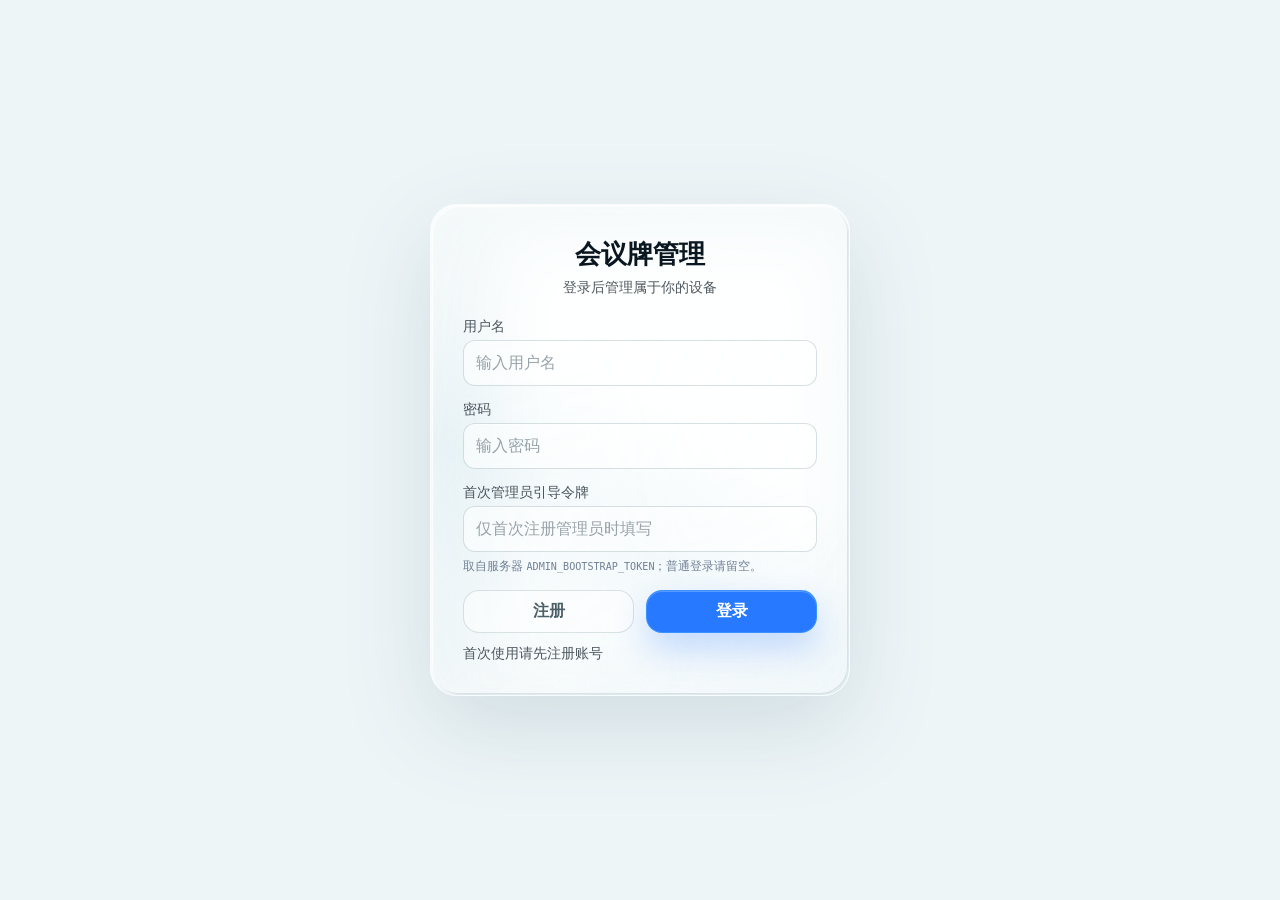
==== cloud_server/frontend/index.html @ 05af5157 "Add device logo removal and sizing" ====
<!DOCTYPE html>
<html lang="zh-CN">
<head>
    <meta charset="utf-8">
    <meta name="viewport" content="width=device-width, initial-scale=1.0">
    <meta http-equiv="Cache-Control" content="no-store, no-cache, must-revalidate">
    <meta http-equiv="Pragma" content="no-cache">
    <meta http-equiv="Expires" content="0">
    <title>智能会议牌 - 设备管理</title>
    <link rel="icon" href="data:;base64,=">
    <script>
        (function () {
            try {
                if (localStorage.getItem('meetingThemeMode') !== 'dark') {
                    document.documentElement.classList.add('theme-light');
                    document.documentElement.dataset.theme = 'light';
                    document.documentElement.style.colorScheme = 'light';
                }
            } catch (e) {}
        }());
    </script>
    <style>
        html.theme-light,
        html[data-theme="light"] {
            background: #eef5f7 !important;
            color-scheme: light;
        }

        html.theme-light body,
        html[data-theme="light"] body {
            color: #0b1720 !important;
            background: #eef5f7 !important;
        }
    </style>
    <script src="theme.js?v=20260807logotools1"></script>
    <link rel="stylesheet" href="ui.css?v=20260807logotools1">
</head>
<body class="meeting-device-page">
    <div class="meeting-page">
        <section class="meeting-shell">
            <aside class="meeting-sidebar" aria-label="主导航">
                <a class="meeting-brand" href="index.html?v=20260807logotools1" aria-label="会议牌管理">
                    <span class="meeting-brand-mark" aria-hidden="true"></span>
                    <span>会议牌管理</span>
                </a>

                <nav class="meeting-nav">
                    <a class="meeting-nav-item active" href="index.html?v=20260807logotools1" aria-current="page">
                        <span class="meeting-nav-icon i-device" aria-hidden="true"></span>
                        <span>设备</span>
                    </a>
                    <a class="meeting-nav-item" href="nameplates.html?v=20260807logotools1">
                        <span class="meeting-nav-icon i-user" aria-hidden="true"></span>
                        <span>名单下发</span>
                    </a>
                    <a class="meeting-nav-item" href="control.html?v=20260807logotools1">
                        <span class="meeting-nav-icon i-doc" aria-hidden="true"></span>
                        <span>模板设计</span>
                    </a>
                    <a class="meeting-nav-item" href="settings.html?v=20260807logotools1">
                        <span class="meeting-nav-icon i-gear" aria-hidden="true"></span>
                        <span>设置</span>
                    </a>
                </nav>
            </aside>

            <main class="meeting-main">
                <header class="meeting-topbar">
                    <div class="meeting-status-bar" id="statusBar" role="status" aria-live="polite">就绪</div>
                    <div class="meeting-actions-top">
                        <button class="meeting-logout-btn" type="button" onclick="logout()">退出</button>
                    </div>
                </header>

                <div class="meeting-dashboard">
                    <section class="meeting-left-col">
                        <div class="meeting-stats meeting-glass" aria-label="设备概览">
                            <article class="meeting-stat">
                                <div class="meeting-stat-icon icon-device blue" aria-hidden="true"></div>
                                <div>
                                    <div class="meeting-stat-title">全部设备</div>
                                    <div class="meeting-stat-num"><span id="fleetTotal">0</span><small>台</small></div>
                                </div>
                            </article>
                            <article class="meeting-stat">
                                <div class="meeting-stat-icon icon-online green" aria-hidden="true"></div>
                                <div>
                                    <div class="meeting-stat-title">在线设备</div>
                                    <div class="meeting-stat-num"><span id="fleetOnline">0</span><small>台</small></div>
                                </div>
                            </article>
                            <article class="meeting-stat">
                                <div class="meeting-stat-icon icon-sleep orange" aria-hidden="true"></div>
                                <div>
                                    <div class="meeting-stat-title">睡眠设备</div>
                                    <div class="meeting-stat-num"><span id="fleetSleeping">0</span><small>台</small></div>
                                </div>
                            </article>
                            <article class="meeting-stat">
                                <div class="meeting-stat-icon icon-template purple" aria-hidden="true"></div>
                                <div>
                                    <div class="meeting-stat-title">使用中</div>
                                    <div class="meeting-stat-num"><span id="fleetUsing">0</span><small>台</small></div>
                                </div>
                            </article>
                        </div>

                        <section class="meeting-table-card meeting-glass" id="device-fleet">
                            <div class="meeting-card-head">
                                <div>
                                    <h2>设备列表</h2>
                                    <p id="fleetLastSync">等待首次同步</p>
                                </div>
                                <div class="meeting-card-tools">
                                    <label class="meeting-search" for="deviceSearchInput">
                                        <input id="deviceSearchInput" type="search" placeholder="搜索设备名称或编号" autocomplete="off">
                                        <span class="meeting-search-icon" aria-hidden="true"></span>
                                    </label>
                                    <button class="meeting-add-btn" id="openAddDevice" type="button">
                                        <span class="meeting-add-icon icon-plus" aria-hidden="true"></span>
                                        添加设备
                                    </button>
                                </div>
                            </div>
                            <p class="meeting-table-scroll-hint" role="note">表格可左右滑动，查看状态和操作</p>
                            <div class="meeting-table-wrap">
                                <table class="meeting-table">
                                    <thead>
                                        <tr>
                                            <th class="meeting-col-name">设备名称</th>
                                            <th>设备编号</th>
                                            <th>当前内容</th>
                                            <th>状态</th>
                                            <th>最近在线</th>
                                            <th>操作</th>
                                        </tr>
                                    </thead>
                                    <tbody id="deviceTableBody">
                                        <tr>
                                            <td colspan="6">
                                                <div class="meeting-empty-inline">正在加载设备</div>
                                            </td>
                                        </tr>
                                    </tbody>
                                </table>
                            </div>
                            <div class="meeting-pager">
                                <button class="meeting-page-btn" type="button" aria-label="上一页" disabled>‹</button>
                                <span class="meeting-page-btn active">1</span>
                                <span class="meeting-page-text" id="deviceListSummary">0 台设备</span>
                                <button class="meeting-page-btn" type="button" aria-label="下一页" disabled>›</button>
                            </div>
                        </section>
                    </section>

                    <aside class="meeting-right-col">
                        <section class="meeting-side-card meeting-status-card meeting-glass">
                            <h2>设备状态分布</h2>
                            <div class="meeting-donut-layout">
                                <div class="meeting-donut" id="fleetHealthRing" aria-label="设备状态分布"></div>
                                <div class="meeting-legend">
                                    <div class="meeting-legend-row">
                                        <i class="meeting-dot online" aria-hidden="true"></i>
                                        <span>在线</span>
                                        <strong id="fleetOnlineLegend">0 (0%)</strong>
                                    </div>
                                    <div class="meeting-legend-row">
                                        <i class="meeting-dot sleeping" aria-hidden="true"></i>
                                        <span>睡眠</span>
                                        <strong id="fleetSleepingLegend">0 (0%)</strong>
                                    </div>
                                    <div class="meeting-legend-row">
                                        <i class="meeting-dot offline" aria-hidden="true"></i>
                                        <span>离线</span>
                                        <strong id="fleetOfflineLegend">0 (0%)</strong>
                                    </div>
                                </div>
                            </div>
                        </section>

                        <section class="meeting-side-card meeting-info-card meeting-glass">
                            <h2>设备信息</h2>
                            <div class="meeting-info-grid">
                                <div class="meeting-info-list">
                                    <div class="meeting-info-row"><span>设备名称</span><span id="selectedDeviceName">未选择</span></div>
                                    <div class="meeting-info-row"><span>设备编号</span><span id="selectedDeviceId">-</span></div>
                                    <div class="meeting-info-row"><span>当前内容</span><span id="selectedDeviceContent">-</span></div>
                                    <div class="meeting-info-row meeting-signal-row"><span>WiFi强度</span><span id="selectedDeviceSignal">未上报</span></div>
                                    <div class="meeting-info-row"><span>唤醒间隔</span><span id="selectedDeviceSleep">默认 12小时</span></div>
                                    <div class="meeting-info-row"><span>固件版本</span><span id="selectedDeviceFirmware">未上报</span></div>
                                    <div class="meeting-info-row"><span>本地图片版本</span><span id="selectedDeviceLocalVersion">未上报</span></div>
                                    <div class="meeting-info-row"><span>云端图片版本</span><span id="selectedDeviceCloudVersion">-</span></div>
                                    <div class="meeting-info-row"><span>复位原因</span><span id="selectedDeviceResetReason">未上报</span></div>
                                    <div class="meeting-info-row"><span>最近刷新</span><span class="meeting-diagnostic-state none" id="selectedDeviceUpdateResult">未上报</span></div>
                                    <div class="meeting-info-row"><span>刷新阶段</span><span id="selectedDeviceUpdateStage">未上报</span></div>
                                    <div class="meeting-info-row"><span>错误原因</span><span id="selectedDeviceUpdateError">无</span></div>
                                    <div class="meeting-info-row"><span>诊断时间</span><span id="selectedDeviceUpdateAt">未上报</span></div>
                                </div>
                                <div class="meeting-device-preview" aria-hidden="true">
                                    <div class="meeting-screen">
                                        <h3 id="selectedPreviewName">会议牌</h3>
                                        <p id="selectedPreviewContent">会议名牌</p>
                                    </div>
                                </div>
                            </div>
                        </section>

                    </aside>
                </div>
            </main>
        </section>
    </div>

    <div class="meeting-modal" id="addDeviceModal" hidden>
        <div class="meeting-modal-backdrop" data-close-add-device></div>
        <section class="meeting-modal-panel" role="dialog" aria-modal="true" aria-labelledby="addDeviceTitle">
            <div class="meeting-modal-head">
                <h2 id="addDeviceTitle">添加设备</h2>
                <button class="meeting-modal-close" type="button" data-close-add-device aria-label="关闭">×</button>
            </div>
            <div class="meeting-add-form">
                <label>
                    <span>设备编号</span>
                    <input type="text" id="newDeviceId" placeholder="例如：B6DA20" autocomplete="off">
                </label>
                <label>
                    <span>设备名称</span>
                    <input type="text" id="deviceName" placeholder="例如：会议牌 A101" autocomplete="off">
                </label>
                <label>
                    <span>屏幕配对码（6位）</span>
                    <input type="text" id="pairingCode" placeholder="设备屏幕显示的6位数字" inputmode="numeric" pattern="[0-9]{6}" autocomplete="one-time-code">
                    <small>配对码由未绑定设备生成，24小时内有效。</small>
                </label>
                <button class="meeting-add-submit" id="addDeviceSubmit" type="button" onclick="addDevice()">验证并添加</button>
            </div>
        </section>
    </div>

    <script src="auth.js?v=20260807logotools1"></script>
    <script src="devices.js?v=20260807logotools1"></script>
</body>
</html>
---- cloud_server/frontend/ui.css ----
/*
 * Quantis-inspired dark console theme for the ESP32 e-paper cloud UI.
 * Static CSS only; no build step or framework migration.
 */

:root {
    --ui-bg: #080a09;
    --ui-surface: #101411;
    --ui-surface-2: #171c18;
    --ui-surface-3: #20271f;
    --ui-line: #2c352b;
    --ui-line-soft: rgba(185, 205, 156, 0.16);
    --ui-text: #edf4e6;
    --ui-text-muted: #a4ae9c;
    --ui-text-dim: #687463;
    --ui-accent: #d9ff66;
    --ui-accent-2: #7df0c1;
    --ui-cyan: #7bd7ff;
    --ui-warn: #ffbf4d;
    --ui-danger: #ff615a;
    --ui-ok: #7df0c1;
    --ui-radius: 8px;
    --ui-sidebar: 232px;
    --ui-right: 320px;
    --ui-shadow: 0 22px 60px rgba(0, 0, 0, 0.38);
}

*,
*::before,
*::after {
    box-sizing: border-box;
}

html {
    background: var(--ui-bg);
    color-scheme: dark;
}

/* Native select popups are rendered by the operating system on Chromium.
   Declare both the scheme and option colors so dark fields never open as
   white-on-white menus, while keeping the light theme equally explicit. */
html:not(.theme-light):not([data-theme="light"]) select {
    color-scheme: dark;
}

html:not(.theme-light):not([data-theme="light"]) select option,
html:not(.theme-light):not([data-theme="light"]) select optgroup {
    background-color: #202326;
    color: #f4f7fa;
}

html.theme-light select,
html[data-theme="light"] select {
    color-scheme: light;
}

html.theme-light select option,
html.theme-light select optgroup,
html[data-theme="light"] select option,
html[data-theme="light"] select optgroup {
    background-color: #ffffff;
    color: #0f2732;
}

body.dashboard-page,
body.control-page,
body.login-page {
    color: var(--ui-text);
    background: var(--ui-bg);
    font-family: Inter, "Segoe UI", "Microsoft YaHei", Arial, sans-serif;
    letter-spacing: 0;
}

body.dashboard-page button,
body.control-page button,
body.login-page button,
body.dashboard-page input,
body.dashboard-page select,
body.dashboard-page textarea,
body.control-page input,
body.login-page input,
body.control-page select,
body.control-page textarea {
    font: inherit;
}

/* Shared controls */
body.dashboard-page .btn,
body.control-page .btn,
body.login-page .btn,
body.dashboard-page .logout-btn,
body.control-page .btn-new {
    min-height: 38px;
    border-radius: var(--ui-radius);
    border: 1px solid transparent;
    font-weight: 700;
    text-transform: none;
    letter-spacing: 0;
    box-shadow: none;
    transition: background 0.18s ease, border-color 0.18s ease, color 0.18s ease, transform 0.18s ease;
}

body.dashboard-page .btn:hover,
body.control-page .btn:hover,
body.login-page .btn:hover,
body.dashboard-page .logout-btn:hover,
body.control-page .btn-new:hover {
    transform: translateY(-1px);
}

body.dashboard-page .btn-primary,
body.control-page .btn-primary,
body.login-page .btn-primary,
body.control-page .btn-new {
    background: var(--ui-accent);
    color: #10140c;
    border-color: var(--ui-accent);
}

body.dashboard-page .btn-primary:hover,
body.control-page .btn-primary:hover,
body.login-page .btn-primary:hover,
body.control-page .btn-new:hover {
    background: #e5ff8c;
    border-color: #e5ff8c;
    box-shadow: 0 0 0 4px rgba(217, 255, 102, 0.12);
}

body.dashboard-page .btn-success,
body.control-page .btn-success {
    background: rgba(125, 240, 193, 0.14);
    color: var(--ui-ok);
    border-color: rgba(125, 240, 193, 0.42);
}

body.dashboard-page .btn-danger,
body.control-page .btn-danger {
    background: rgba(255, 97, 90, 0.12);
    color: var(--ui-danger);
    border-color: rgba(255, 97, 90, 0.42);
}

body.dashboard-page .btn-secondary,
body.control-page .btn-secondary,
body.login-page .btn-secondary,
body.control-page .btn-light {
    background: rgba(237, 244, 230, 0.06);
    color: var(--ui-text);
    border-color: var(--ui-line);
}

body.dashboard-page input,
body.dashboard-page select,
body.dashboard-page textarea,
body.control-page input,
body.control-page select,
body.control-page textarea,
body.login-page input {
    background: #0b0f0c !important;
    color: var(--ui-text) !important;
    border: 1px solid var(--ui-line) !important;
    border-radius: var(--ui-radius) !important;
    box-shadow: none !important;
}

body.dashboard-page input:focus,
body.dashboard-page select:focus,
body.dashboard-page textarea:focus,
body.control-page input:focus,
body.control-page select:focus,
body.control-page textarea:focus,
body.login-page input:focus {
    outline: none;
    border-color: var(--ui-accent) !important;
    box-shadow: 0 0 0 3px rgba(217, 255, 102, 0.14) !important;
}

body.dashboard-page input::placeholder,
body.dashboard-page textarea::placeholder,
body.control-page input::placeholder,
body.control-page textarea::placeholder,
body.login-page input::placeholder {
    color: #66705e;
}

/* Dashboard */
body.dashboard-page {
    min-height: 100vh;
    margin: 0;
    padding: 0;
}

.app-shell {
    min-height: 100vh;
    display: grid;
    grid-template-columns: var(--ui-sidebar) minmax(0, 1fr) var(--ui-right);
    grid-template-rows: minmax(0, 1fr) auto;
}

.side-nav,
.insight-panel,
.dashboard-main {
    min-width: 0;
}

.side-nav {
    grid-row: 1 / span 2;
    border-right: 1px solid var(--ui-line-soft);
    background: #070907;
    padding: 18px 14px;
    display: flex;
    flex-direction: column;
    gap: 18px;
}

.brand-lockup {
    display: flex;
    align-items: center;
    gap: 12px;
    padding: 8px 6px 18px;
    border-bottom: 1px solid var(--ui-line-soft);
}

.brand-mark {
    width: 36px;
    height: 36px;
    border-radius: var(--ui-radius);
    background: var(--ui-accent);
    color: #0b0f0c;
    display: grid;
    place-items: center;
    font-weight: 900;
}

.brand-name {
    font-size: 15px;
    font-weight: 800;
    color: var(--ui-text);
}

.brand-sub {
    font-size: 12px;
    color: var(--ui-text-muted);
    margin-top: 2px;
}

.nav-group {
    display: grid;
    gap: 6px;
}

.nav-label,
.panel-eyebrow,
.section-kicker {
    font-size: 11px;
    color: var(--ui-text-dim);
    text-transform: uppercase;
    letter-spacing: 0;
    font-weight: 800;
}

.nav-item {
    display: flex;
    align-items: center;
    gap: 10px;
    color: var(--ui-text-muted);
    text-decoration: none;
    min-height: 38px;
    padding: 0 10px;
    border-radius: var(--ui-radius);
    border: 1px solid transparent;
}

.nav-item.active,
.nav-item:hover {
    background: rgba(237, 244, 230, 0.06);
    color: var(--ui-text);
    border-color: var(--ui-line-soft);
}

.nav-dot {
    width: 8px;
    height: 8px;
    border-radius: 50%;
    background: var(--ui-accent);
    box-shadow: 0 0 18px rgba(217, 255, 102, 0.52);
}

.nav-foot {
    margin-top: auto;
    padding: 14px;
    border: 1px solid var(--ui-line-soft);
    border-radius: var(--ui-radius);
    background: rgba(237, 244, 230, 0.04);
}

.nav-foot-value {
    margin-top: 8px;
    font-size: 24px;
    font-weight: 900;
    color: var(--ui-accent);
}

.dashboard-main {
    grid-column: 2;
    grid-row: 1;
    padding: 20px;
    display: flex;
    flex-direction: column;
    gap: 16px;
}

.dashboard-hero,
.add-device,
.fleet-board,
.status-bar,
.insight-card,
.device-card,
.empty-state {
    border-radius: var(--ui-radius) !important;
    border: 1px solid var(--ui-line-soft);
    background: var(--ui-surface) !important;
    box-shadow: var(--ui-shadow);
}

.dashboard-hero {
    padding: 22px;
    min-height: 180px;
    display: grid;
    grid-template-columns: 1fr;
    gap: 22px;
    position: relative;
    overflow: hidden;
}

.hero-title {
    display: flex;
    justify-content: space-between;
    gap: 18px;
    align-items: flex-start;
}

.hero-title h1 {
    color: var(--ui-text) !important;
    font-size: 28px !important;
    line-height: 1.16;
    margin: 8px 0 8px !important;
    text-align: left !important;
}

.hero-title p {
    color: var(--ui-text-muted) !important;
    text-align: left !important;
    max-width: 620px;
    line-height: 1.6;
}

.logout-btn {
    position: static !important;
    background: rgba(255, 97, 90, 0.12) !important;
    color: var(--ui-danger) !important;
    border-color: rgba(255, 97, 90, 0.42) !important;
    padding: 9px 14px !important;
    white-space: nowrap;
}

.hero-metrics {
    display: grid;
    grid-template-columns: repeat(4, minmax(0, 1fr));
    gap: 10px;
}

.metric-card {
    min-height: 118px;
    border: 1px solid var(--ui-line-soft);
    border-radius: var(--ui-radius);
    background: #0b0f0c;
    padding: 14px;
    display: flex;
    flex-direction: column;
    justify-content: space-between;
}

.metric-label {
    color: var(--ui-text-muted);
    font-size: 12px;
    font-weight: 700;
}

.metric-value {
    color: var(--ui-text);
    font-size: 30px;
    font-weight: 900;
}

.metric-value.accent {
    color: var(--ui-accent);
}

.metric-note {
    color: var(--ui-text-dim);
    font-size: 12px;
}

.command-panel {
    padding: 18px !important;
    margin: 0 !important;
}

.command-panel h2,
.fleet-board h2 {
    color: var(--ui-text) !important;
    font-size: 16px !important;
    margin-bottom: 12px !important;
}

.input-group {
    display: grid !important;
    grid-template-columns: 1.1fr 1fr auto;
    gap: 10px !important;
}

.input-group input {
    padding: 12px !important;
}

.nameplate-panel {
    display: grid;
    gap: 14px;
    min-width: 0;
}

.ai-parse-panel {
    display: grid;
    gap: 14px;
    min-width: 0;
}

.section-header.compact {
    align-items: flex-start;
    margin-bottom: 0;
}

.ai-parse-layout,
.nameplate-layout {
    display: grid;
    grid-template-columns: minmax(0, 1.15fr) minmax(240px, 0.85fr);
    gap: 14px;
}

.nameplate-compose,
.nameplate-options,
.ai-upload-box {
    display: grid;
    gap: 8px;
    min-width: 0;
}

.nameplate-compose label,
.nameplate-options label,
.ai-upload-box label,
.nameplate-device-toolbar span {
    color: var(--ui-text-dim);
    font-size: 12px;
    font-weight: 800;
}

.nameplate-compose textarea,
.nameplate-options input,
.nameplate-options select,
.ai-upload-box input {
    width: 100%;
    min-width: 0;
    border: 1px solid var(--ui-line-soft);
    border-radius: var(--ui-radius);
    background: rgba(237, 244, 230, 0.055);
    color: var(--ui-text);
    padding: 10px 11px;
    outline: none;
}

.nameplate-compose textarea {
    min-height: 150px;
    resize: vertical;
    line-height: 1.5;
}

.nameplate-compose textarea:focus,
.nameplate-options input:focus,
.nameplate-options select:focus {
    border-color: rgba(217, 255, 102, 0.55);
}

.ai-upload-box {
    align-content: start;
}

.ai-upload-note {
    color: var(--ui-text-muted);
    font-size: 12px;
    line-height: 1.5;
}

.parsed-preview {
    display: grid;
    gap: 8px;
}

.sr-only {
    position: absolute !important;
    width: 1px !important;
    height: 1px !important;
    padding: 0 !important;
    margin: -1px !important;
    overflow: hidden !important;
    clip: rect(0, 0, 0, 0) !important;
    white-space: nowrap !important;
    border: 0 !important;
}

.nameplate-review-layout {
    display: grid;
    grid-template-columns: minmax(0, 1.25fr) minmax(260px, 0.75fr);
    gap: 16px;
    align-items: start;
}

.nameplate-review-column {
    display: grid;
    gap: 14px;
    min-width: 0;
}

.nameplate-card-preview-panel,
.nameplate-review-list-panel,
.nameplate-template-options {
    min-width: 0;
    border: 1px solid var(--ui-line-soft);
    border-radius: var(--ui-radius-lg);
    background: rgba(237, 244, 230, 0.035);
    padding: 14px;
}

.nameplate-review-head {
    display: flex;
    align-items: flex-start;
    justify-content: space-between;
    gap: 12px;
    margin-bottom: 12px;
}

.nameplate-review-head h3 {
    margin: 3px 0 0;
    color: var(--ui-text);
    font-size: 15px;
}

.nameplate-review-head > span {
    color: var(--ui-text-muted);
    font-size: 12px;
    font-weight: 800;
}

.nameplate-card-preview {
    position: relative;
    aspect-ratio: 5 / 3;
    overflow: hidden;
    display: grid;
    place-items: center;
    border: 1px solid var(--ui-line-soft);
    border-radius: calc(var(--ui-radius) + 2px);
    background: #f7f7f5;
}

.nameplate-card-preview img {
    width: 100%;
    height: 100%;
    display: block;
    object-fit: contain;
}

.nameplate-card-preview-empty {
    padding: 20px;
    color: #657079;
    font-size: 13px;
    font-weight: 700;
    text-align: center;
}

.nameplate-preview-controls {
    display: grid;
    grid-template-columns: auto minmax(0, 1fr) auto;
    align-items: center;
    gap: 10px;
    margin-top: 10px;
}

.nameplate-preview-controls strong {
    min-width: 0;
    color: var(--ui-text);
    text-align: center;
    overflow: hidden;
    text-overflow: ellipsis;
    white-space: nowrap;
}

.nameplate-name-review-list {
    display: grid;
    gap: 8px;
    max-height: 292px;
    overflow: auto;
    padding-right: 3px;
}

.nameplate-name-review-row {
    display: grid;
    grid-template-columns: 30px minmax(0, 1fr) auto;
    align-items: start;
    gap: 8px;
    padding: 9px;
    border: 1px solid var(--ui-line-soft);
    border-radius: var(--ui-radius);
}

.nameplate-review-order {
    display: grid;
    width: 30px;
    height: 30px;
    place-items: center;
    border-radius: 9px;
    background: rgba(56, 126, 245, 0.11);
    color: var(--ui-accent);
    font-size: 12px;
    font-weight: 900;
}

.nameplate-review-fields {
    display: grid;
    grid-template-columns: repeat(2, minmax(0, 1fr));
    gap: 8px;
}

.nameplate-review-fields label:first-child {
    grid-column: 1 / -1;
}

.nameplate-review-fields label {
    display: grid;
    gap: 4px;
    min-width: 0;
}

.nameplate-review-fields label > span {
    color: var(--ui-text-muted);
    font-size: 11px;
    font-weight: 800;
}

.nameplate-review-fields input {
    width: 100%;
    min-width: 0;
    border: 1px solid var(--ui-line-soft);
    border-radius: var(--ui-radius);
    background: rgba(237, 244, 230, 0.055);
    color: var(--ui-text);
    padding: 10px 11px;
    outline: none;
}

.nameplate-review-fields input:focus {
    border-color: rgba(57, 127, 246, 0.62);
    box-shadow: 0 0 0 3px rgba(57, 127, 246, 0.12);
}

.nameplate-review-remove {
    min-height: 38px;
    border: 0;
    background: transparent;
    color: var(--ui-text-muted);
    padding: 0 6px;
    font-weight: 800;
    cursor: pointer;
    margin-top: 20px;
}

@media (max-width: 760px) {
    .nameplate-review-fields {
        grid-template-columns: 1fr;
    }

    .nameplate-review-fields label:first-child {
        grid-column: auto;
    }
}

.nameplate-review-remove:hover,
.nameplate-review-remove:focus-visible {
    color: #d04444;
}

.nameplate-review-empty {
    border: 1px dashed var(--ui-line-soft);
    border-radius: var(--ui-radius);
    color: var(--ui-text-muted);
    padding: 22px 14px;
    text-align: center;
}

.nameplate-template-options {
    align-content: start;
}

.nameplate-preview-list {
    border: 1px solid var(--ui-line-soft);
    border-radius: var(--ui-radius);
    background: rgba(237, 244, 230, 0.035);
    padding: 10px;
    display: grid;
    grid-template-columns: repeat(auto-fit, minmax(min(150px, 100%), 1fr));
    gap: 8px;
    color: var(--ui-text-muted);
    font-size: 12px;
}

.nameplate-preview-row {
    min-width: 0;
    display: flex;
    align-items: center;
    gap: 8px;
}

.nameplate-preview-row span {
    color: var(--ui-accent);
    font-weight: 900;
}

.nameplate-preview-row strong {
    color: var(--ui-text);
    overflow: hidden;
    text-overflow: ellipsis;
    white-space: nowrap;
}

.activity-row.warning {
    border-color: rgba(255, 191, 77, 0.35);
    background: rgba(255, 191, 77, 0.08);
}

body.nameplates-page.nameplate-modal-open {
    overflow: hidden;
}

.nameplate-dispatch-modal .meeting-modal-panel {
    width: min(680px, 100%);
    max-height: calc(100vh - 48px);
    display: flex;
    flex-direction: column;
}

.nameplate-dispatch-modal .meeting-modal-head {
    align-items: flex-start;
}

.nameplate-dispatch-modal .meeting-modal-head > div {
    display: grid;
    gap: 5px;
}

.nameplate-dispatch-modal-state {
    width: max-content;
    border-radius: 999px;
    padding: 4px 9px;
    background: rgba(123, 215, 255, 0.12);
    color: var(--ui-cyan);
    font-size: 11px;
    font-weight: 900;
}

.nameplate-dispatch-modal-state.is-success {
    background: rgba(125, 240, 193, 0.14);
    color: var(--ui-ok);
}

.nameplate-dispatch-modal-state.is-warning {
    background: rgba(255, 191, 77, 0.14);
    color: var(--ui-warn);
}

.nameplate-dispatch-modal-state.is-error {
    background: rgba(255, 97, 90, 0.14);
    color: var(--ui-danger);
}

.nameplate-dispatch-modal-body {
    min-height: 150px;
    overflow: auto;
    display: grid;
    gap: 14px;
    padding-right: 4px;
}

.nameplate-dispatch-loading {
    min-height: 190px;
    display: grid;
    place-items: center;
    align-content: center;
    gap: 10px;
    text-align: center;
}

.nameplate-dispatch-loading strong {
    color: var(--ui-text);
}

.nameplate-dispatch-loading p {
    margin: 0;
    color: var(--ui-text-muted);
    font-size: 13px;
}

.nameplate-dispatch-spinner {
    width: 34px;
    height: 34px;
    border: 3px solid rgba(123, 215, 255, 0.18);
    border-top-color: var(--ui-cyan);
    border-radius: 50%;
    animation: nameplate-dispatch-spin 0.8s linear infinite;
}

@keyframes nameplate-dispatch-spin {
    to { transform: rotate(360deg); }
}

.nameplate-dispatch-summary {
    display: grid;
    grid-template-columns: repeat(4, minmax(0, 1fr));
    gap: 8px;
}

.nameplate-dispatch-summary > div {
    min-width: 0;
    display: grid;
    gap: 4px;
    padding: 11px;
    border: 1px solid var(--ui-line-soft);
    border-radius: 12px;
    background: rgba(255, 255, 255, 0.045);
}

.nameplate-dispatch-summary span {
    color: var(--ui-text-muted);
    font-size: 11px;
}

.nameplate-dispatch-summary strong {
    color: var(--ui-text);
    font-size: 22px;
}

.nameplate-dispatch-summary .is-success strong {
    color: var(--ui-ok);
}

.nameplate-dispatch-summary .is-failed strong {
    color: var(--ui-danger);
}

.nameplate-dispatch-notice {
    border: 1px solid rgba(125, 240, 193, 0.26);
    border-radius: 12px;
    padding: 11px 12px;
    background: rgba(125, 240, 193, 0.08);
    color: var(--ui-text-muted);
    font-size: 13px;
    line-height: 1.5;
}

.nameplate-dispatch-notice.is-warning {
    border-color: rgba(255, 191, 77, 0.32);
    background: rgba(255, 191, 77, 0.09);
}

.nameplate-dispatch-notice.is-error {
    border-color: rgba(255, 97, 90, 0.34);
    background: rgba(255, 97, 90, 0.09);
    color: var(--ui-text);
}

.nameplate-dispatch-section {
    display: grid;
    gap: 8px;
}

.nameplate-dispatch-section h3 {
    margin: 0;
    display: flex;
    align-items: center;
    gap: 7px;
    color: var(--ui-text);
    font-size: 13px;
}

.nameplate-dispatch-section h3 span {
    color: var(--ui-text-dim);
}

.nameplate-dispatch-section ul {
    margin: 0;
    padding: 0;
    display: grid;
    gap: 6px;
    list-style: none;
}

.nameplate-dispatch-section li {
    min-width: 0;
    display: flex;
    align-items: center;
    justify-content: space-between;
    gap: 14px;
    padding: 9px 10px;
    border: 1px solid var(--ui-line-soft);
    border-radius: 10px;
    background: rgba(255, 255, 255, 0.035);
}

.nameplate-dispatch-section li strong,
.nameplate-dispatch-section li span {
    min-width: 0;
    overflow: hidden;
    text-overflow: ellipsis;
    white-space: nowrap;
}

.nameplate-dispatch-section li strong {
    color: var(--ui-text);
    font-size: 13px;
}

.nameplate-dispatch-section li span,
.nameplate-dispatch-more {
    color: var(--ui-text-muted);
    font-size: 12px;
}

.nameplate-dispatch-section.is-success li {
    border-color: rgba(125, 240, 193, 0.18);
}

.nameplate-dispatch-section.is-failed li {
    border-color: rgba(255, 97, 90, 0.24);
}

.nameplate-dispatch-more {
    margin: 0;
}

.nameplate-dispatch-modal-actions {
    display: flex;
    justify-content: flex-end;
    padding-top: 16px;
}

.nameplate-dispatch-modal-actions .btn {
    min-width: 110px;
}

@media (max-width: 600px) {
    .nameplate-dispatch-modal {
        padding: 12px;
    }

    .nameplate-dispatch-modal .meeting-modal-panel {
        max-height: calc(100vh - 24px);
        padding: 18px;
    }

    .nameplate-dispatch-summary {
        grid-template-columns: repeat(2, minmax(0, 1fr));
    }

    .nameplate-dispatch-section li {
        align-items: flex-start;
        flex-direction: column;
        gap: 4px;
    }

    .nameplate-dispatch-section li strong,
    .nameplate-dispatch-section li span {
        width: 100%;
    }
}

@media (prefers-reduced-motion: reduce) {
    .nameplate-dispatch-spinner {
        animation: none;
    }
}

.nameplate-device-toolbar {
    display: flex;
    align-items: center;
    gap: 8px;
}

.nameplate-device-toolbar span {
    margin-right: auto;
}

.nameplate-device-list {
    display: grid;
    grid-template-columns: repeat(auto-fit, minmax(min(240px, 100%), 1fr));
    gap: 8px;
    max-height: 220px;
    overflow: auto;
    padding: 2px;
}

.nameplate-device-row {
    min-height: 42px;
    display: grid;
    grid-template-columns: 18px 28px minmax(0, 1fr) minmax(72px, auto);
    align-items: center;
    gap: 8px;
    border: 1px solid var(--ui-line-soft);
    border-radius: var(--ui-radius);
    background: rgba(237, 244, 230, 0.035);
    padding: 8px 10px;
    cursor: pointer;
}

.nameplate-device-row input {
    width: 16px;
    height: 16px;
}

.nameplate-device-order {
    color: var(--ui-accent);
    font-weight: 900;
    font-size: 12px;
}

.nameplate-device-name {
    color: var(--ui-text);
    font-size: 13px;
    font-weight: 800;
    overflow: hidden;
    text-overflow: ellipsis;
    white-space: nowrap;
}

.nameplate-device-code {
    color: var(--ui-text-dim);
    font-size: 11px;
    font-family: "Cascadia Mono", Consolas, monospace;
    justify-self: end;
    overflow: hidden;
    text-overflow: ellipsis;
    white-space: nowrap;
}

.nameplate-device-empty {
    color: var(--ui-text-muted);
    border: 1px dashed var(--ui-line-soft);
    border-radius: var(--ui-radius);
    padding: 14px;
}

.nameplate-submit {
    width: min(100%, 220px);
}

.nameplate-submit:disabled {
    opacity: 0.55;
    cursor: wait;
}

.nameplates-page .app-shell {
    grid-template-columns: var(--ui-sidebar) minmax(560px, 1fr) minmax(280px, 340px);
}

.nameplates-page .dashboard-main {
    gap: 14px;
}

.nameplates-page .nameplate-hero {
    min-height: auto;
}

.nameplates-page .nameplate-layout {
    grid-template-columns: minmax(280px, 1fr) minmax(240px, 320px);
    align-items: start;
}

.nameplates-page .nameplate-review-layout {
    grid-template-columns: minmax(360px, 1fr) minmax(240px, 320px);
}

.nameplates-page .ai-parse-layout {
    grid-template-columns: minmax(280px, 1fr) minmax(240px, 320px);
    align-items: start;
}

.nameplates-page .insight-panel {
    min-width: 0;
}

.fleet-board {
    padding: 18px;
    flex: 1;
}

.section-header {
    display: flex;
    align-items: flex-end;
    justify-content: space-between;
    gap: 12px;
    margin-bottom: 14px;
}

.section-header p {
    color: var(--ui-text-muted);
    font-size: 13px;
    margin-top: 4px;
}

.devices-grid {
    grid-template-columns: repeat(auto-fill, minmax(300px, 1fr)) !important;
    gap: 12px !important;
    margin-bottom: 0 !important;
}

.device-card {
    padding: 14px !important;
    cursor: pointer;
    position: relative;
    overflow: hidden;
}

.device-card:hover {
    transform: translateY(-2px) !important;
    border-color: rgba(217, 255, 102, 0.34);
}

.device-card-top {
    display: flex;
    align-items: flex-start;
    justify-content: space-between;
    gap: 12px;
}

.device-id {
    color: var(--ui-text) !important;
    font-size: 17px !important;
    margin: 0 !important;
    overflow-wrap: anywhere;
}

.device-code {
    color: var(--ui-text-dim);
    font-size: 12px;
    margin-top: 4px;
}

.dashboard-page .device-status {
    position: static !important;
    display: inline-flex !important;
    align-items: center;
    gap: 7px !important;
    min-height: 28px;
    padding: 0 9px;
    border: 1px solid var(--ui-line-soft);
    border-radius: 999px;
    background: rgba(237, 244, 230, 0.05);
    font-size: 12px !important;
    white-space: nowrap;
}

.status-dot {
    width: 9px !important;
    height: 9px !important;
}

.status-online {
    background: var(--ui-ok) !important;
    color: var(--ui-ok) !important;
}

.status-sleeping {
    background: var(--ui-warn) !important;
    color: var(--ui-warn) !important;
}

.status-offline {
    background: var(--ui-danger) !important;
    color: var(--ui-danger) !important;
}

.device-screen {
    margin: 14px 0;
    aspect-ratio: 800 / 480;
    border-radius: 6px;
    border: 1px solid rgba(237, 244, 230, 0.18);
    background: rgba(14, 18, 15, 0.86);
    padding: 12px;
    display: flex;
    align-items: flex-end;
}

.device-screen-label {
    color: var(--ui-accent);
    font-size: 12px;
    font-weight: 800;
    max-width: 100%;
    overflow: hidden;
    text-overflow: ellipsis;
    white-space: nowrap;
}

.device-info {
    color: var(--ui-text-muted) !important;
    gap: 0 !important;
    font-size: 13px !important;
}

.device-info-item {
    min-height: 30px;
    align-items: center;
    border-bottom: 1px solid rgba(237, 244, 230, 0.08) !important;
    padding: 7px 0 !important;
    gap: 14px;
}

.device-info-label {
    color: var(--ui-text-dim) !important;
    font-weight: 700 !important;
}

.device-info-value {
    color: var(--ui-text) !important;
    text-align: right;
    min-width: 0;
}

.device-actions {
    margin-top: 14px !important;
    display: grid !important;
    grid-template-columns: 1fr auto;
}

.btn-small {
    padding: 8px 12px !important;
    font-size: 12px !important;
}

.signal-bar {
    background: rgba(237, 244, 230, 0.16) !important;
}

.signal-bar.active {
    background: var(--ui-accent) !important;
}

.empty-state {
    padding: 54px 24px !important;
    color: var(--ui-text-muted) !important;
}

.empty-state h3 {
    color: var(--ui-text) !important;
}

.empty-state p {
    color: var(--ui-text-muted) !important;
}

.status-bar {
    color: var(--ui-text-muted) !important;
    padding: 12px 14px !important;
    font-family: "Cascadia Mono", Consolas, monospace !important;
    font-size: 12px !important;
    margin: 0 !important;
}

.app-shell > .status-bar {
    grid-column: 2 / -1;
    grid-row: 2;
    align-self: end;
    margin: 0 20px 20px !important;
}

.insight-panel {
    grid-column: 3;
    grid-row: 1;
    border-left: 1px solid var(--ui-line-soft);
    background: #070907;
    padding: 20px 16px;
    display: flex;
    flex-direction: column;
    gap: 14px;
}

.insight-card {
    padding: 16px;
}

.insight-title {
    display: flex;
    align-items: center;
    justify-content: space-between;
    margin-bottom: 12px;
}

.insight-title h3 {
    font-size: 14px;
}

.health-ring {
    width: 100%;
    aspect-ratio: 1 / 1;
    max-height: 250px;
    border-radius: 50%;
    border: 1px solid var(--ui-line-soft);
    display: grid;
    place-items: center;
    background:
        conic-gradient(var(--ui-accent) var(--fleet-health, 0%), rgba(237, 244, 230, 0.08) 0),
        #0b0f0c;
}

.health-ring-inner {
    width: 70%;
    aspect-ratio: 1 / 1;
    border-radius: 50%;
    background: var(--ui-surface);
    border: 1px solid var(--ui-line-soft);
    display: grid;
    place-items: center;
    text-align: center;
}

.health-ring-value {
    font-size: 34px;
    font-weight: 900;
    color: var(--ui-accent);
}

.health-ring-label {
    color: var(--ui-text-muted);
    font-size: 12px;
    margin-top: 3px;
}

.activity-list {
    display: grid;
    gap: 8px;
}

.activity-row {
    border: 1px solid var(--ui-line-soft);
    border-radius: var(--ui-radius);
    padding: 10px;
    background: rgba(237, 244, 230, 0.035);
}

.activity-row strong {
    display: block;
    font-size: 13px;
    color: var(--ui-text);
    overflow-wrap: anywhere;
}

.activity-row span {
    display: block;
    margin-top: 3px;
    font-size: 12px;
    color: var(--ui-text-muted);
}

/* Control/editor page */
body.control-page {
    min-height: 100vh;
    padding: 0;
    display: flex;
    flex-direction: column;
    overflow: hidden;
}

.control-page .top-bar {
    height: 58px !important;
    background: #070907 !important;
    color: var(--ui-text) !important;
    border-bottom: 1px solid var(--ui-line-soft);
    box-shadow: none !important;
    padding: 0 14px !important;
}

.control-page .top-bar .logo {
    font-size: 15px !important;
    min-width: 210px;
    margin-right: 16px !important;
    color: var(--ui-accent);
}

.control-page .device-status {
    gap: 14px !important;
}

.control-page .status-item {
    color: var(--ui-text-muted);
    font-size: 13px !important;
}

.control-page .main-layout {
    background: var(--ui-bg) !important;
}

.control-page .left-sidebar,
.control-page .right-panel,
.control-page .toolbar,
.control-page .status-bar {
    background: #090c0a !important;
    border-color: var(--ui-line-soft) !important;
    color: var(--ui-text);
}

.control-page .left-sidebar {
    width: 248px !important;
}

.control-page.template-design-mode [data-requires-device-group] {
    display: none !important;
}

.control-page .page-sidebar-content,
.control-page .saved-template-sidebar {
    min-height: 0;
    flex: 1;
    flex-direction: column;
}

.control-page .page-sidebar-content {
    display: flex;
}

.control-page .saved-template-sidebar {
    display: none;
}

.control-page.template-design-mode .page-sidebar-content {
    display: none !important;
}

.control-page.template-design-mode .saved-template-sidebar {
    display: flex !important;
}

.control-page.template-design-mode .toolbar {
    display: none !important;
}

.control-page.template-design-mode .canvas-area {
    min-width: 0;
}

.control-page .sidebar-header {
    border-color: var(--ui-line-soft) !important;
    padding: 14px !important;
}

.control-page .sidebar-header h3,
.control-page .panel-section h4,
.control-page .modal-header h3 {
    color: var(--ui-text) !important;
}

.control-page .page-list,
.control-page .panel-content {
    scrollbar-color: transparent transparent;
}

.control-page .page-item {
    border-radius: var(--ui-radius) !important;
    border: 1px solid transparent !important;
    color: var(--ui-text-muted);
}

.control-page .page-item:hover,
.control-page .page-item.active {
    background: rgba(237, 244, 230, 0.06) !important;
    border-color: var(--ui-line-soft) !important;
}

.control-page .page-item.active {
    border-color: rgba(217, 255, 102, 0.44) !important;
}

.control-page .page-name {
    color: var(--ui-text) !important;
}

.control-page .page-type,
.control-page .toolbar label,
.control-page .form-group label,
.control-page .panel-section h4 + p,
.control-page .template-card .desc,
.control-page .drop-zone p {
    color: var(--ui-text-muted) !important;
}

.control-page .page-thumb {
    background: rgba(237, 244, 230, 0.08) !important;
    border: 1px solid var(--ui-line-soft);
}

.control-page .nameplate-logo-current {
    display: flex;
    align-items: center;
    gap: 10px;
    min-width: 0;
    padding: 9px;
    border: 1px solid var(--ui-line-soft);
    border-radius: 8px;
    background: rgba(237, 244, 230, 0.04);
}

.control-page .nameplate-logo-current img {
    width: 76px;
    height: 42px;
    flex: 0 0 auto;
    object-fit: contain;
    padding: 4px;
    border-radius: 5px;
    background: #fff;
}

.control-page .nameplate-logo-current div {
    min-width: 0;
}

.control-page .nameplate-logo-current strong,
.control-page .nameplate-logo-current span {
    display: block;
    overflow: hidden;
    text-overflow: ellipsis;
    white-space: nowrap;
}

.control-page .nameplate-logo-current strong {
    color: var(--ui-text);
    font-size: 0.8rem;
}

.control-page .nameplate-logo-current span,
.control-page .nameplate-logo-help,
.control-page .nameplate-company-help {
    color: var(--ui-text-muted);
    font-size: 0.72rem;
}

.control-page .nameplate-company-label-row {
    display: flex;
    align-items: center;
    justify-content: space-between;
    gap: 10px;
}

.control-page .nameplate-company-label-row label {
    margin-bottom: 0;
}

.control-page .nameplate-inline-reset {
    appearance: none;
    border: 0;
    background: transparent;
    color: var(--ui-accent);
    cursor: pointer;
    flex: 0 0 auto;
    font: inherit;
    font-size: 0.7rem;
    padding: 2px 0;
}

.control-page .nameplate-inline-reset:hover:not(:disabled) {
    text-decoration: underline;
}

.control-page .nameplate-inline-reset:focus-visible {
    outline: 2px solid var(--ui-accent);
    outline-offset: 3px;
}

.control-page .nameplate-inline-reset:disabled {
    color: var(--ui-text-muted);
    cursor: default;
    opacity: 0.55;
}

.control-page .nameplate-logo-actions {
    display: grid;
    grid-template-columns: repeat(3, minmax(0, 1fr));
    gap: 6px;
    margin-top: 8px;
}

.control-page .nameplate-logo-actions .btn {
    min-width: 0;
    padding: 7px 5px;
    font-size: 0.72rem;
    white-space: nowrap;
}

.control-page .nameplate-logo-size-control {
    display: grid;
    grid-template-columns: auto minmax(0, 1fr);
    align-items: center;
    gap: 10px;
    margin-top: 8px;
}

.control-page .nameplate-logo-size-control > span {
    color: var(--ui-text-muted);
    font-size: 0.72rem;
    font-weight: 700;
}

.control-page .nameplate-logo-size-actions {
    display: grid;
    grid-template-columns: minmax(0, 1fr) 54px minmax(0, 1fr);
    align-items: center;
    gap: 6px;
}

.control-page .nameplate-logo-size-actions .btn {
    min-width: 0;
    padding: 7px 5px;
    font-size: 0.72rem;
}

.control-page .nameplate-logo-size-actions output {
    color: var(--ui-text);
    font-size: 0.74rem;
    font-weight: 800;
    text-align: center;
}

.control-page .nameplate-logo-help,
.control-page .nameplate-company-help {
    margin: 7px 0 0;
    line-height: 1.45;
}

.control-page .canvas-area {
    background: #0b0f0c !important;
    background-image: none !important;
}

.control-page .toolbar {
    gap: 10px !important;
    padding: 10px 14px !important;
}

.control-page.device-editor-mode .toolbar {
    justify-content: flex-start;
}

.control-page .device-editor-toolbar-title {
    min-width: 0;
}

.control-page .device-editor-toolbar-title strong,
.control-page .device-editor-toolbar-title span {
    display: block;
}

.control-page .device-editor-toolbar-title strong {
    color: var(--ui-text);
    font-size: 0.9rem;
}

.control-page .device-editor-toolbar-title span {
    margin-top: 2px;
    color: var(--ui-text-muted);
    font-size: 0.72rem;
}

.control-page .device-editor-publish-footer {
    flex: 0 0 auto;
    padding: 14px 15px 16px;
    border-top: 1px solid var(--ui-line-soft);
    background: rgba(9, 12, 10, 0.96);
}

.control-page .device-editor-publish-button {
    width: 100%;
    min-height: 46px;
    border-radius: 12px;
    font-weight: 700;
}

.control-page .device-editor-identity {
    border-color: rgba(47, 128, 255, 0.36) !important;
    background: rgba(47, 128, 255, 0.055) !important;
}

.control-page .device-editor-section-head {
    display: flex;
    align-items: flex-start;
    justify-content: space-between;
    gap: 12px;
    margin-bottom: 14px;
}

.control-page .device-editor-section-head p {
    margin-top: 4px;
    color: var(--ui-text-muted);
    font-size: 0.72rem;
    line-height: 1.45;
}

.control-page .device-editor-section-head a {
    flex: 0 0 auto;
    color: #69a7ff;
    font-size: 0.72rem;
    text-decoration: none;
}

.control-page .device-editor-section-head a:hover {
    text-decoration: underline;
}

.control-page .device-editor-name-row {
    display: grid;
    grid-template-columns: minmax(0, 1fr) auto;
    gap: 8px;
}

.control-page .device-editor-name-row .btn {
    white-space: nowrap;
}

.control-page .device-editor-code-row {
    display: flex;
    align-items: center;
    justify-content: space-between;
    gap: 10px;
    margin-top: 10px;
    padding-top: 10px;
    border-top: 1px solid var(--ui-line-soft);
    color: var(--ui-text-muted);
    font-size: 0.76rem;
}

.control-page .device-editor-code-row strong {
    color: var(--ui-text);
    font-family: ui-monospace, SFMono-Regular, Consolas, monospace;
    letter-spacing: 0.06em;
}

@media (max-width: 640px) {
    .control-page .device-editor-toolbar-title {
        width: 100%;
    }

    .control-page .device-editor-section-head {
        align-items: center;
    }

    .control-page .device-editor-name-row {
        grid-template-columns: 1fr;
    }
}

.control-page .toolbar label {
    white-space: nowrap;
}

.control-page .toolbar-group {
    border-color: var(--ui-line-soft) !important;
}

.control-page .toolbar-group span {
    color: var(--ui-text) !important;
}

.control-page .canvas-wrapper {
    padding: 22px !important;
}

.control-page .canvas-container {
    width: min(100%, 820px);
    background: #050705 !important;
    border-radius: var(--ui-radius);
    border: 1px solid rgba(217, 255, 102, 0.2);
    box-shadow: 0 26px 90px rgba(0, 0, 0, 0.54) !important;
    padding: 10px;
}

.control-page #mainCanvas,
.control-page #processedCanvas {
    border-radius: 5px;
}

.control-page .canvas-container #mainCanvas {
    width: 100% !important;
    height: auto !important;
}

.control-page .cropper-stage {
    width: 100%;
    aspect-ratio: 800 / 480;
    background: #fff;
    border-radius: 5px;
    overflow: hidden;
}

.control-page .cropper-stage img {
    display: block;
    max-width: 100%;
}

.control-page .cropper-container {
    width: 100% !important;
    height: 100% !important;
}

.control-page .cropper-view-box,
.control-page .cropper-face {
    border-radius: 4px;
}

.control-page .cropper-line,
.control-page .cropper-point {
    background-color: var(--ui-accent);
}

.control-page .right-panel {
    width: 420px !important;
}

.control-page .panel-tabs {
    border-color: var(--ui-line-soft) !important;
}

.control-page .panel-tab {
    color: var(--ui-text-muted) !important;
    border-color: transparent !important;
}

.control-page .panel-tab.active {
    color: var(--ui-accent) !important;
    border-bottom-color: var(--ui-accent) !important;
    background: rgba(217, 255, 102, 0.05);
}

.control-page .panel-section {
    border: 1px solid var(--ui-line-soft);
    border-radius: var(--ui-radius);
    padding: 12px;
    margin-bottom: 12px !important;
    background: var(--ui-surface);
}

.control-page .panel-section h4 {
    border-color: rgba(237, 244, 230, 0.08) !important;
}

.control-page .mode-buttons,
.control-page .template-grid {
    gap: 8px !important;
}

.control-page .mode-btn,
.control-page .template-card,
.control-page .process-option,
.control-page .drop-zone,
.control-page .text-list {
    background: #0b0f0c !important;
    color: var(--ui-text) !important;
    border-color: var(--ui-line-soft) !important;
    border-radius: var(--ui-radius) !important;
}

.control-page .mode-btn:hover,
.control-page .template-card:hover,
.control-page .process-option:hover,
.control-page .drop-zone:hover,
.control-page .drop-zone.dragover {
    border-color: rgba(217, 255, 102, 0.42) !important;
    background: rgba(217, 255, 102, 0.06) !important;
    transform: none !important;
}

.control-page .mode-btn.active,
.control-page .process-option.active {
    border-color: var(--ui-accent) !important;
    background: rgba(217, 255, 102, 0.09) !important;
}

.control-page .filepond-drop-zone {
    padding: 0 !important;
    border: 0 !important;
    background: transparent !important;
    cursor: default !important;
}

.control-page .filepond--root {
    margin-bottom: 0;
    font-family: inherit;
}

.control-page .filepond--panel-root {
    background: #0b0f0c;
    border: 1px dashed var(--ui-line-soft);
}

.control-page .filepond--drop-label {
    color: var(--ui-text-muted);
}

.control-page .filepond--label-action {
    color: var(--ui-accent);
    text-decoration-color: rgba(217, 255, 102, 0.5);
}

.control-page .filepond--item-panel {
    background: var(--ui-surface-3);
}

.control-page .filepond--file {
    color: var(--ui-text);
}

.control-page .filepond--file-action-button {
    background: rgba(237, 244, 230, 0.12);
    color: var(--ui-text);
}

.control-page .crop-note {
    margin: 8px 0 0;
    color: var(--ui-text-muted);
    font-size: 12px;
    line-height: 1.5;
}

.control-page .mode-btn .label,
.control-page .template-card .name {
    color: var(--ui-text) !important;
}

.control-page .template-card .nameplate-template-icon {
    position: relative;
    width: 58px;
    height: 44px;
    margin: 0 auto 12px;
    font-size: 0 !important;
}

.control-page .template-card .nameplate-template-icon img {
    display: block;
    width: 44px;
    height: 44px;
    margin: 0 auto;
    object-fit: contain;
}

.control-page .nameplate-template-face {
    position: absolute;
    left: 9px;
    top: 5px;
    width: 40px;
    height: 27px;
    border: 2px solid rgba(255, 255, 255, 0.88);
    border-radius: 5px;
    background: linear-gradient(145deg, #f9fbff 0%, #dceeff 100%);
    box-shadow: 0 8px 18px rgba(47, 128, 255, 0.18);
    transform: perspective(60px) rotateX(12deg);
}

.control-page .nameplate-template-face::before {
    content: "";
    position: absolute;
    left: 6px;
    right: 6px;
    top: 6px;
    height: 4px;
    border-radius: 999px;
    background: #1b2b3a;
}

.control-page .nameplate-template-line {
    position: absolute;
    left: 8px;
    right: 8px;
    bottom: 7px;
    height: 2px;
    border-radius: 999px;
    background: rgba(27, 43, 58, 0.58);
}

.control-page .nameplate-template-line.wide {
    left: 6px;
    right: 6px;
    bottom: 12px;
}

.control-page .nameplate-template-base {
    position: absolute;
    left: 6px;
    right: 6px;
    bottom: 5px;
    height: 8px;
    border-radius: 2px 2px 7px 7px;
    background: linear-gradient(180deg, #6d7f8f 0%, #23313e 100%);
    box-shadow: 0 5px 10px rgba(6, 12, 18, 0.24);
}

.control-page .saved-template-head {
    display: flex;
    align-items: center;
    justify-content: space-between;
    gap: 10px;
    margin-bottom: 10px;
}

.control-page .saved-template-head h3,
.control-page .saved-template-head h4 {
    margin: 0;
}

.control-page .saved-template-head .btn {
    padding: 7px 10px;
    font-size: 12px;
}

.control-page .saved-template-list {
    display: grid;
    gap: 8px;
}

.control-page .saved-template-sidebar .saved-template-list {
    display: flex;
    flex: 1;
    min-height: 0;
    flex-direction: column;
    overflow-y: auto;
    padding: 10px;
}

.control-page .saved-template-row {
    width: 100%;
    display: grid;
    grid-template-columns: minmax(0, 1fr) auto;
    align-items: center;
    gap: 10px;
    padding: 11px;
    border: 1px solid var(--ui-line-soft);
    border-radius: var(--ui-radius);
    background: var(--ui-glass);
    color: var(--ui-text);
    cursor: pointer;
    box-shadow:
        inset 0 1px 0 rgba(255, 255, 255, 0.12),
        0 14px 34px rgba(0, 0, 0, 0.18);
    backdrop-filter: blur(22px) saturate(135%);
    -webkit-backdrop-filter: blur(22px) saturate(135%);
}

.control-page .saved-template-row:hover,
.control-page .saved-template-row.active {
    border-color: rgba(74, 163, 255, 0.58);
    background: rgba(74, 163, 255, 0.16);
}

.control-page .saved-template-row strong,
.control-page .saved-template-row span {
    display: block;
    min-width: 0;
    overflow: hidden;
    text-overflow: ellipsis;
    white-space: nowrap;
}

.control-page .saved-template-row strong {
    font-size: 13px;
    color: var(--ui-text);
}

.control-page .saved-template-row strong em {
    display: inline-block;
    margin-left: 6px;
    padding: 1px 5px;
    border-radius: 999px;
    background: rgba(47, 128, 255, 0.16);
    color: #8dbbff;
    font-size: 10px;
    font-style: normal;
    font-weight: 700;
    vertical-align: 1px;
}

.control-page .saved-template-row span {
    margin-top: 3px;
    color: var(--ui-text-muted);
    font-size: 12px;
}

.control-page .saved-template-row button {
    border: 1px solid rgba(255, 255, 255, 0.16);
    border-radius: 6px;
    padding: 6px 8px;
    background: rgba(255, 255, 255, 0.08);
    color: var(--ui-text-muted);
    cursor: pointer;
}

.control-page .saved-template-row button:hover {
    color: #ff8a8a;
    border-color: rgba(255, 138, 138, 0.5);
}

.control-page .saved-template-empty {
    padding: 12px;
    border: 1px dashed var(--ui-line-soft);
    border-radius: var(--ui-radius);
    background: var(--ui-glass);
    color: var(--ui-text-muted);
    font-size: 13px;
    text-align: center;
    box-shadow: inset 0 1px 0 rgba(255, 255, 255, 0.10);
    backdrop-filter: blur(22px) saturate(135%);
    -webkit-backdrop-filter: blur(22px) saturate(135%);
}

.control-page .saved-template-empty.error {
    color: #ff8a8a;
    border-color: rgba(255, 138, 138, 0.42);
}

.control-page .text-item {
    border-color: rgba(237, 244, 230, 0.08) !important;
}

.control-page .text-item:hover,
.control-page .text-item.selected {
    background: rgba(237, 244, 230, 0.06) !important;
}

.control-page .progress-overlay,
.control-page .modal {
    background: var(--ui-surface) !important;
    color: var(--ui-text) !important;
    border: 1px solid var(--ui-line-soft);
    border-radius: var(--ui-radius) !important;
    box-shadow: var(--ui-shadow) !important;
}

.control-page .modal-overlay {
    background: rgba(2, 4, 3, 0.78) !important;
}

.control-page .modal-header,
.control-page .modal-footer {
    border-color: var(--ui-line-soft) !important;
}

.control-page .modal-close {
    color: var(--ui-text-muted) !important;
}

.control-page .progress-bar-bg {
    background: rgba(237, 244, 230, 0.1) !important;
}

.control-page .progress-bar-fill {
    background: var(--ui-accent) !important;
}

/* Login */
body.login-page {
    min-height: 100vh;
    padding: 20px;
    display: grid;
    place-items: center;
}

.login-page .card {
    width: min(420px, 100%);
    background: var(--ui-surface) !important;
    border: 1px solid var(--ui-line-soft);
    border-radius: var(--ui-radius) !important;
    box-shadow: var(--ui-shadow) !important;
    padding: 28px !important;
}

.login-page .title h1 {
    color: var(--ui-text) !important;
}

.login-page .title p,
.login-page .field label,
.login-page .status {
    color: var(--ui-text-muted) !important;
}

.login-page .status.error {
    color: var(--ui-danger) !important;
}

.login-page .status.success {
    color: var(--ui-ok) !important;
}

@media (max-width: 1180px) {
    .app-shell {
        grid-template-columns: 210px minmax(0, 1fr);
    }

    .nameplates-page .app-shell {
        grid-template-columns: 210px minmax(0, 1fr);
    }

    .side-nav {
        grid-row: 1;
    }

    .insight-panel {
        grid-column: 1 / -1;
        grid-row: 2;
        border-left: 0;
        border-top: 1px solid var(--ui-line-soft);
        display: grid;
        grid-template-columns: minmax(220px, 0.7fr) minmax(0, 1fr);
    }

    .app-shell > .status-bar {
        grid-column: 1 / -1;
        grid-row: 3;
        margin: 0 16px 16px !important;
    }

    .nameplates-page .insight-panel {
        grid-template-columns: repeat(2, minmax(0, 1fr));
    }

    .dashboard-hero {
        grid-template-columns: 1fr;
    }

    .control-page .right-panel {
        width: 360px !important;
    }
}

@media (min-width: 1500px) {
    .dashboard-hero {
        grid-template-columns: minmax(0, 1fr) minmax(520px, 0.72fr);
    }
}

@media (max-width: 820px) {
    .app-shell {
        display: block;
    }

    .side-nav,
    .insight-panel {
        border: 0;
    }

    .side-nav {
        flex-direction: row;
        align-items: center;
        overflow-x: auto;
    }

    .nav-group,
    .nav-foot {
        display: none;
    }

    .dashboard-main {
        padding: 12px;
    }

    .app-shell > .status-bar {
        margin: 0 12px 12px !important;
    }

    .dashboard-hero,
    .hero-title {
        display: block;
    }

    .hero-metrics,
    .input-group,
    .ai-parse-layout,
    .nameplate-review-layout,
    .nameplate-layout,
    .insight-panel {
        grid-template-columns: 1fr;
    }

    .nameplates-page .ai-parse-layout,
    .nameplates-page .nameplate-review-layout,
    .nameplates-page .nameplate-layout,
    .nameplates-page .insight-panel {
        grid-template-columns: 1fr;
    }

    .nameplates-page .nameplate-hero {
        padding: 18px;
    }

    .logout-btn {
        margin-top: 12px;
    }

    .control-page .main-layout {
        display: block !important;
        overflow: auto !important;
    }

    .control-page .left-sidebar,
    .control-page .right-panel {
        width: 100% !important;
        max-height: none;
    }

    .control-page .top-bar {
        height: auto !important;
        min-height: 58px;
        flex-wrap: wrap;
        padding: 10px !important;
    }

    .control-page .toolbar {
        flex-wrap: wrap;
        align-items: stretch;
    }

    .control-page .toolbar-group {
        width: 100%;
        padding-right: 0 !important;
        border-right: 0 !important;
        display: flex;
        justify-content: space-between;
    }

    .control-page .toolbar-group span {
        text-align: right;
    }

    .control-page .toolbar-group .btn {
        flex: 1;
    }
}

@media (max-width: 640px) {
    .nameplate-device-list {
        grid-template-columns: 1fr;
    }

    .nameplate-device-row {
        grid-template-columns: 18px 28px minmax(0, 1fr);
    }

    .nameplate-device-code {
        grid-column: 3;
        justify-self: start;
    }
}

/* Meeting device management */
body.meeting-device-page {
    --meeting-bg: #070b10;
    --meeting-panel: rgba(24, 33, 40, 0.64);
    --meeting-line: rgba(255, 255, 255, 0.14);
    --meeting-line-soft: rgba(255, 255, 255, 0.08);
    --meeting-text: rgba(255, 255, 255, 0.94);
    --meeting-text-2: rgba(255, 255, 255, 0.68);
    --meeting-text-3: rgba(255, 255, 255, 0.46);
    --meeting-blue: #2d7cff;
    --meeting-blue-2: #4aa3ff;
    --meeting-green: #21d184;
    --meeting-red: #ff5156;
    --meeting-orange: #f7a33d;
    --meeting-purple: #7167ff;
    --meeting-glass: rgba(30, 32, 35, 0.82);
    margin: 0;
    min-height: 100vh;
    overflow: hidden;
    color: var(--meeting-text);
    font-family: -apple-system, BlinkMacSystemFont, "Segoe UI", "PingFang SC", "Microsoft YaHei", Arial, sans-serif;
    letter-spacing: 0;
    background: #111315;
    scrollbar-width: none;
    -ms-overflow-style: none;
}

body.meeting-device-page::-webkit-scrollbar,
.meeting-main::-webkit-scrollbar,
.meeting-table-wrap::-webkit-scrollbar,
.meeting-sidebar::-webkit-scrollbar {
    width: 0;
    height: 0;
    display: none;
}

body.meeting-device-page::before {
    content: "";
    position: fixed;
    inset: -18%;
    background: none;
    filter: none;
    opacity: 0;
    pointer-events: none;
    transform: rotate(-6deg);
}

body.meeting-device-page button,
body.meeting-device-page input {
    font: inherit;
}

body.meeting-device-page button {
    cursor: pointer;
}

body.meeting-device-page button:disabled {
    cursor: default;
}

.meeting-page {
    width: 100%;
    height: 100vh;
    height: 100dvh;
    padding: 10px 12px;
    display: flex;
    align-items: center;
    justify-content: center;
}

.meeting-shell {
    position: relative;
    width: 100%;
    height: calc(100vh - 20px);
    height: calc(100dvh - 20px);
    display: grid;
    grid-template-columns: 146px minmax(0, 1fr);
    grid-template-rows: minmax(0, 1fr);
    overflow: hidden;
    border-radius: 27px;
    border: 1px solid rgba(255, 255, 255, 0.22);
    background: rgba(28, 30, 33, 0.86);
    backdrop-filter: blur(34px) saturate(145%);
    -webkit-backdrop-filter: blur(34px) saturate(145%);
    box-shadow:
        inset 0 1px 0 rgba(255, 255, 255, 0.28),
        inset 0 -1px 0 rgba(255, 255, 255, 0.07),
        0 35px 120px rgba(0, 0, 0, 0.68);
}

.meeting-sidebar {
    position: relative;
    padding: 42px 18px 28px;
    border-right: 1px solid rgba(255, 255, 255, 0.13);
    background: rgba(22, 24, 27, 0.82);
    backdrop-filter: blur(26px);
}

.meeting-brand {
    display: flex;
    flex-direction: column;
    align-items: center;
    gap: 13px;
    margin-bottom: 54px;
    color: var(--meeting-text);
    text-decoration: none;
    font-weight: 700;
    font-size: 15px;
    white-space: nowrap;
    text-align: center;
}

.meeting-brand > span:last-child {
    display: block;
    width: 100%;
    text-align: center;
}

.meeting-brand-mark {
    width: 44px;
    height: 34px;
    border: 4px solid rgba(255, 255, 255, 0.92);
    border-radius: 8px;
    position: relative;
    box-shadow: 0 6px 18px rgba(255, 255, 255, 0.08);
}

.meeting-brand-mark::after {
    content: "";
    position: absolute;
    left: 10px;
    right: 10px;
    bottom: -8px;
    height: 4px;
    border-radius: 20px;
    background: rgba(255, 255, 255, 0.9);
}

.meeting-nav {
    display: flex;
    flex-direction: column;
    gap: 28px;
    align-items: stretch;
}

.meeting-nav-item {
    min-height: 78px;
    border-radius: 15px;
    display: flex;
    flex-direction: column;
    align-items: center;
    justify-content: center;
    gap: 7px;
    color: rgba(255, 255, 255, 0.82);
    text-decoration: none;
    font-size: 15px;
    text-align: center;
    transition: background 0.2s ease, border-color 0.2s ease, color 0.2s ease, transform 0.2s ease;
}

.meeting-nav-item > span:last-child {
    display: block;
    width: 100%;
    text-align: center;
    line-height: 1.2;
    white-space: nowrap;
}

.meeting-nav-item:hover {
    color: #fff;
    background: rgba(255, 255, 255, 0.055);
}

.meeting-nav-item.active {
    color: #60adff;
    border: 1px solid rgba(47, 128, 255, 0.65);
    background: rgba(47, 128, 255, 0.16);
    box-shadow: inset 0 1px 0 rgba(255, 255, 255, 0.16), 0 12px 30px rgba(17, 86, 190, 0.18);
}

.meeting-nav-icon {
    width: 26px;
    height: 26px;
    display: grid;
    place-items: center;
    line-height: 1;
}

.meeting-nav-icon::before,
.meeting-stat-icon::before,
.meeting-search-icon::before,
.meeting-add-icon,
.meeting-table-action::before,
.meeting-quick-icon::before {
    content: "";
    display: block;
    background: currentColor;
    -webkit-mask: var(--meeting-icon) center / contain no-repeat;
    mask: var(--meeting-icon) center / contain no-repeat;
}

.i-device,
.icon-device { --meeting-icon: url("assets/icons/monitor.svg"); }

.i-user { --meeting-icon: url("assets/icons/users-round.svg"); }

.i-doc,
.icon-template { --meeting-icon: url("assets/icons/layout-template.svg"); }

.i-gear { --meeting-icon: url("assets/icons/settings.svg"); }

.icon-online { --meeting-icon: url("assets/icons/circle-check.svg"); }

.icon-sleep { --meeting-icon: url("assets/icons/moon.svg"); }

.icon-restart { --meeting-icon: url("assets/icons/rotate-ccw.svg"); }

.icon-capture { --meeting-icon: url("assets/icons/scan-line.svg"); }

.icon-edit { --meeting-icon: url("assets/icons/square-pen.svg"); }

.icon-group { --meeting-icon: url("assets/icons/folder-tree.svg"); }

.icon-delete { --meeting-icon: url("assets/icons/trash-2.svg"); }

.icon-plus { --meeting-icon: url("assets/icons/plus.svg"); }

.meeting-nav-icon::before {
    width: 24px;
    height: 24px;
}

.meeting-main {
    min-width: 0;
    min-height: 0;
    height: 100%;
    max-height: 100%;
    padding: 36px 32px 32px;
    position: relative;
    display: flex;
    flex-direction: column;
    overflow-y: auto;
    overscroll-behavior: contain;
    scrollbar-width: none;
    -ms-overflow-style: none;
    -webkit-overflow-scrolling: touch;
}

.meeting-main::before {
    content: "";
    position: absolute;
    left: 0;
    right: 0;
    top: 0;
    height: 170px;
    background: none;
    opacity: 0;
    pointer-events: none;
}

.meeting-topbar {
    position: relative;
    z-index: 1;
    flex: 0 0 auto;
    display: grid;
    grid-template-columns: minmax(260px, 1fr) auto;
    grid-template-areas: "status actions";
    align-items: start;
    column-gap: 22px;
    margin-bottom: 24px;
}

.meeting-title {
    grid-area: title;
    justify-self: center;
    text-align: center;
    min-width: 0;
}

.meeting-title h1 {
    margin: 0;
    color: var(--meeting-text);
    font-size: 32px;
    line-height: 1.15;
    font-weight: 760;
    white-space: nowrap;
}

.meeting-title p {
    margin: 0;
    color: var(--meeting-text-2);
    font-size: 16px;
}

.meeting-actions-top {
    grid-area: actions;
    justify-self: end;
    display: flex;
    align-items: center;
    justify-content: flex-end;
    gap: 12px;
    transform: translate(10px, -8px);
}

.meeting-search {
    width: clamp(220px, 20vw, 260px);
    height: 50px;
    border-radius: 26px;
    border: 1px solid rgba(255, 255, 255, 0.22);
    background: rgba(255, 255, 255, 0.052);
    display: flex;
    align-items: center;
    padding: 0 16px 0 22px;
    color: var(--meeting-text-2);
    box-shadow: inset 0 1px 0 rgba(255, 255, 255, 0.08);
}

.meeting-search input {
    min-width: 0;
    flex: 1;
    border: 0;
    outline: 0;
    background: transparent;
    color: var(--meeting-text);
    font-size: 15px;
}

.meeting-search input::placeholder {
    color: var(--meeting-text-2);
}

.meeting-search-icon {
    width: 19px;
    height: 19px;
    color: #fff;
    opacity: 0.86;
    --meeting-icon: url("assets/icons/search.svg");
}

.meeting-search-icon::before {
    width: 100%;
    height: 100%;
}

.meeting-add-btn,
.meeting-logout-btn,
.meeting-add-submit {
    min-height: 50px;
    border: 0;
    border-radius: 25px;
    color: #fff;
    font-size: 16px;
    font-weight: 650;
    display: inline-flex;
    align-items: center;
    justify-content: center;
    white-space: nowrap;
    transition: transform 0.2s ease, box-shadow 0.2s ease, background 0.2s ease;
}

.meeting-add-btn {
    padding: 0 22px;
    gap: 10px;
    background: #2779ff;
    box-shadow: inset 0 1px 0 rgba(255, 255, 255, 0.24), 0 18px 36px rgba(24, 108, 255, 0.26);
}

.meeting-add-icon {
    width: 18px;
    height: 18px;
    flex: 0 0 auto;
}

.meeting-logout-btn {
    min-height: 40px;
    padding: 0 14px;
    border-radius: 20px;
    color: rgba(255, 255, 255, 0.76);
    background: rgba(255, 255, 255, 0.07);
    border: 1px solid rgba(255, 255, 255, 0.13);
    font-size: 14px;
    font-weight: 560;
}

.meeting-add-btn:hover,
.meeting-logout-btn:hover,
.meeting-add-submit:hover {
    transform: translateY(-1px);
}

.meeting-dashboard {
    position: relative;
    z-index: 1;
    flex: 1;
    display: grid;
    grid-template-columns: minmax(620px, 1fr) minmax(360px, 382px);
    gap: 20px;
    align-items: stretch;
    height: auto;
    min-height: 0;
}

.meeting-left-col,
.meeting-right-col {
    min-width: 0;
    min-height: 0;
    display: flex;
    flex-direction: column;
    gap: 18px;
}

.meeting-right-col {
    align-self: start;
}

.meeting-glass {
    background: var(--meeting-glass);
    border: 1px solid var(--meeting-line);
    border-radius: 18px;
    box-shadow:
        inset 0 1px 0 rgba(255, 255, 255, 0.15),
        inset 0 -1px 0 rgba(255, 255, 255, 0.04),
        0 20px 60px rgba(0, 0, 0, 0.25);
    backdrop-filter: blur(26px) saturate(140%);
    -webkit-backdrop-filter: blur(26px) saturate(140%);
}

.meeting-stats {
    min-height: 124px;
    display: grid;
    grid-template-columns: repeat(4, minmax(0, 1fr));
    overflow: hidden;
}

.meeting-stat {
    position: relative;
    display: flex;
    align-items: center;
    gap: 12px;
    padding: 24px 16px;
    border-right: 1px solid rgba(255, 255, 255, 0.11);
    min-width: 0;
}

.meeting-stat:last-child {
    border-right: 0;
}

.meeting-stat-icon {
    flex: 0 0 auto;
    width: 58px;
    height: 58px;
    border-radius: 15px;
    display: grid;
    place-items: center;
    font-size: 28px;
    background: rgba(255, 255, 255, 0.09);
    color: #fff;
    box-shadow: inset 0 1px 0 rgba(255, 255, 255, 0.15);
}

.meeting-stat-icon::before {
    width: 29px;
    height: 29px;
}

.meeting-stat-icon.blue { background: rgba(44, 126, 255, 0.22); color: #67aaff; }
.meeting-stat-icon.green { background: rgba(33, 209, 132, 0.20); color: var(--meeting-green); }
.meeting-stat-icon.orange { background: rgba(247, 163, 61, 0.20); color: var(--meeting-orange); }
.meeting-stat-icon.purple { background: rgba(113, 103, 255, 0.22); color: #9088ff; }

.meeting-stat-title {
    margin-bottom: 8px;
    font-size: 16px;
    font-weight: 680;
    color: var(--meeting-text);
    white-space: nowrap;
}

.meeting-stat-num {
    display: flex;
    align-items: baseline;
    gap: 6px;
    font-size: 36px;
    line-height: 1;
    font-weight: 500;
    letter-spacing: 0;
}

.meeting-stat-num small {
    font-size: 16px;
    font-weight: 500;
    color: var(--meeting-text-2);
}

.meeting-table-card {
    flex: 1;
    min-height: 0;
    height: 100%;
    overflow: hidden;
    display: flex;
    flex-direction: column;
}

.meeting-card-head {
    padding: 24px 26px 16px;
    display: flex;
    align-items: center;
    justify-content: space-between;
    gap: 16px;
}

.meeting-card-head h2,
.meeting-side-card h2 {
    margin: 0;
    color: var(--meeting-text);
    font-size: 20px;
    font-weight: 720;
}

.meeting-card-head p {
    margin: 8px 0 0;
    color: var(--meeting-text-3);
    font-size: 13px;
}

.meeting-card-tools {
    display: flex;
    align-items: center;
    justify-content: flex-end;
    gap: 12px;
    min-width: 0;
}

.meeting-table-wrap {
    min-height: 0;
    overflow: auto;
    scrollbar-width: none;
    -ms-overflow-style: none;
}

.meeting-table {
    width: 100%;
    border-collapse: collapse;
    table-layout: fixed;
    color: var(--meeting-text);
    font-size: 15.5px;
}

.meeting-table thead {
    position: sticky;
    top: 0;
    z-index: 1;
    background: rgba(18, 26, 32, 0.96);
    color: var(--meeting-text-2);
}

.meeting-table th,
.meeting-table td {
    height: 72px;
    padding: 0 18px;
    text-align: left;
    border-bottom: 1px solid rgba(255, 255, 255, 0.08);
    white-space: nowrap;
    overflow: hidden;
    text-overflow: ellipsis;
    font-weight: 460;
}

.meeting-table th {
    height: 56px;
    font-weight: 520;
    color: rgba(255, 255, 255, 0.66);
}

.meeting-table tr {
    transition: background 0.16s ease;
}

.meeting-table tbody tr:hover td,
.meeting-table tbody tr.selected td {
    background: rgba(255, 255, 255, 0.045);
}

.meeting-col-name {
    width: 24%;
}

.meeting-dev-cell {
    display: flex;
    align-items: center;
    gap: 14px;
    min-width: 0;
    font-weight: 600;
}

.meeting-dev-cell span:last-child {
    min-width: 0;
    overflow: hidden;
    text-overflow: ellipsis;
}

.meeting-dev-thumb {
    flex: 0 0 auto;
    width: 48px;
    height: 36px;
    border-radius: 4px;
    border: 3px solid rgba(255, 255, 255, 0.74);
    background: #15191d;
    box-shadow: inset 0 0 0 1px rgba(0, 0, 0, 0.5), 0 2px 8px rgba(0, 0, 0, 0.3);
}

.meeting-dev-thumb.dark {
    border-color: rgba(255, 255, 255, 0.32);
}

.meeting-status {
    display: inline-flex;
    align-items: center;
    gap: 10px;
}

.meeting-dot {
    width: 10px;
    height: 10px;
    border-radius: 50%;
    display: inline-block;
    background: currentColor;
    box-shadow: 0 0 12px currentColor;
}

.meeting-status.online,
.meeting-dot.online {
    color: var(--meeting-green);
}

.meeting-status.sleeping,
.meeting-dot.sleeping {
    color: var(--meeting-orange);
}

.meeting-status.offline,
.meeting-dot.offline {
    color: var(--meeting-red);
}

.meeting-row-actions {
    display: flex;
    align-items: center;
    gap: 8px;
}

.meeting-table-action {
    width: 34px;
    height: 34px;
    border-radius: 10px;
    border: 1px solid rgba(255, 255, 255, 0.10);
    background: rgba(255, 255, 255, 0.055);
    color: rgba(255, 255, 255, 0.82);
    display: grid;
    place-items: center;
    font-size: 18px;
    line-height: 1;
}

.meeting-table-action::before {
    width: 17px;
    height: 17px;
}

.meeting-table-action:hover {
    background: rgba(45, 124, 255, 0.22);
    color: #fff;
}

.meeting-table-action.danger:hover {
    background: rgba(255, 81, 86, 0.18);
    color: #ff8b8e;
}

.meeting-empty-inline {
    min-height: 210px;
    display: grid;
    place-items: center;
    color: var(--meeting-text-2);
}

.meeting-pager {
    margin-top: auto;
    min-height: 70px;
    display: flex;
    align-items: center;
    justify-content: center;
    gap: 12px;
    border-top: 1px solid rgba(255, 255, 255, 0.055);
}

.meeting-page-btn,
.meeting-page-text {
    min-height: 34px;
    min-width: 34px;
    padding: 0 10px;
    border-radius: 10px;
    border: 1px solid rgba(255, 255, 255, 0.1);
    background: rgba(255, 255, 255, 0.035);
    color: var(--meeting-text-2);
    display: grid;
    place-items: center;
    font-size: 14px;
}

.meeting-page-btn.active {
    background: #2e87ff;
    color: #fff;
}

.meeting-page-text {
    min-width: 112px;
}

.meeting-side-card {
    padding: 18px 20px;
}

.meeting-status-card {
    min-height: 196px;
}

.meeting-donut-layout {
    display: flex;
    align-items: center;
    gap: 20px;
    margin-top: 16px;
}

.meeting-donut {
    width: 112px;
    height: 112px;
    border-radius: 50%;
    background:
        conic-gradient(
            var(--meeting-green) 0 var(--meeting-online-end, 0%),
            var(--meeting-orange) var(--meeting-online-end, 0%) var(--meeting-sleeping-end, 0%),
            var(--meeting-red) var(--meeting-sleeping-end, 0%) 100%
        );
    position: relative;
    box-shadow: inset 0 0 0 1px rgba(255, 255, 255, 0.12), 0 12px 30px rgba(0, 0, 0, 0.2);
}

.meeting-donut::after {
    content: "";
    position: absolute;
    inset: 21px;
    border-radius: 50%;
    background: rgba(19, 26, 32, 0.9);
    border: 1px solid rgba(255, 255, 255, 0.08);
}

.meeting-donut-text {
    position: absolute;
    inset: 0;
    display: grid;
    place-items: center;
    z-index: 1;
    text-align: center;
    color: var(--meeting-text-2);
    font-size: 13px;
    line-height: 1.15;
}

.meeting-donut-text b {
    display: block;
    margin-bottom: 4px;
    color: #fff;
    font-size: 26px;
    font-weight: 680;
}

.meeting-legend {
    flex: 1;
    display: grid;
    gap: 12px;
    min-width: 0;
}

.meeting-legend-row {
    display: grid;
    grid-template-columns: 12px minmax(0, 1fr) auto;
    align-items: center;
    gap: 13px;
    color: var(--meeting-text-2);
    font-size: 15px;
}

.meeting-legend-row strong {
    color: rgba(255, 255, 255, 0.86);
    font-weight: 520;
}

.meeting-info-card {
    min-height: 0;
    overflow: visible;
}

.meeting-info-grid {
    display: grid;
    grid-template-columns: 1fr;
    gap: 16px;
    align-items: stretch;
    margin-top: 15px;
}

.meeting-info-list {
    display: grid;
    grid-template-columns: repeat(2, minmax(0, 1fr));
    column-gap: 18px;
    row-gap: 13px;
    min-width: 0;
    font-size: 13.5px;
}

.meeting-info-row {
    min-width: 0;
    min-height: 45px;
    display: flex;
    flex-direction: column;
    gap: 5px;
    padding-bottom: 10px;
    border-bottom: 1px solid rgba(255, 255, 255, 0.075);
    line-height: 1.25;
}

.meeting-info-row:first-child {
    grid-column: 1 / -1;
}

.meeting-info-row > span:first-child {
    color: var(--meeting-text-2);
    font-size: 12px;
    line-height: 1;
    white-space: nowrap;
}

.meeting-info-row > span:last-child {
    color: rgba(255, 255, 255, 0.92);
    min-width: 0;
    font-size: 14px;
    font-weight: 640;
    white-space: nowrap;
    overflow: hidden;
    text-overflow: ellipsis;
    overflow-wrap: anywhere;
}

.meeting-info-row > .meeting-diagnostic-state {
    width: fit-content;
    max-width: 100%;
    padding: 3px 9px;
    border: 1px solid rgba(148, 163, 184, 0.25);
    border-radius: 999px;
    background: rgba(148, 163, 184, 0.1);
}

.meeting-diagnostic-state.success {
    color: #71e7b5 !important;
    border-color: rgba(52, 211, 153, 0.32) !important;
    background: rgba(16, 185, 129, 0.12) !important;
}

.meeting-diagnostic-state.failed {
    color: #ff9c9c !important;
    border-color: rgba(248, 113, 113, 0.34) !important;
    background: rgba(239, 68, 68, 0.12) !important;
}

.meeting-diagnostic-state.pending,
.meeting-diagnostic-state.interrupted {
    color: #ffd580 !important;
    border-color: rgba(251, 191, 36, 0.34) !important;
    background: rgba(245, 158, 11, 0.12) !important;
}

.meeting-signal-ui {
    display: inline-flex;
    align-items: center;
    gap: 7px;
    max-width: 100%;
    min-width: 0;
    min-height: 17px;
    vertical-align: middle;
}

.meeting-cellular-icon {
    flex: 0 0 auto;
    width: 19px;
    height: 14px;
    display: inline-flex;
    align-items: flex-end;
    gap: 2px;
    color: rgba(242, 247, 250, 0.95);
}

.meeting-cellular-icon i {
    width: 3px;
    border-radius: 2px 2px 1px 1px;
    background: currentColor;
    opacity: 0.22;
}

.meeting-cellular-icon i:nth-child(1) {
    height: 5px;
}

.meeting-cellular-icon i:nth-child(2) {
    height: 8px;
}

.meeting-cellular-icon i:nth-child(3) {
    height: 11px;
}

.meeting-cellular-icon i:nth-child(4) {
    height: 14px;
}

.meeting-signal-ui.level-1 .meeting-cellular-icon i:nth-child(-n + 1),
.meeting-signal-ui.level-2 .meeting-cellular-icon i:nth-child(-n + 2),
.meeting-signal-ui.level-3 .meeting-cellular-icon i:nth-child(-n + 3),
.meeting-signal-ui.level-4 .meeting-cellular-icon i {
    opacity: 1;
}

.meeting-signal-ui.level-3 .meeting-cellular-icon,
.meeting-signal-ui.level-4 .meeting-cellular-icon {
    color: #ffffff;
}

.meeting-device-preview {
    width: min(100%, 260px);
    aspect-ratio: 5 / 3;
    justify-self: center;
    border-radius: 8px;
    border: 3px solid rgba(255, 255, 255, 0.72);
    background: #15191d;
    box-shadow: inset 0 0 0 1px rgba(0, 0, 0, 0.52), 0 8px 20px rgba(0, 0, 0, 0.28);
    padding: 9px;
    position: relative;
}

.meeting-device-preview::after {
    content: none;
}

.meeting-screen {
    height: 100%;
    border-radius: 4px;
    background: #111820;
    border: 1px solid rgba(255, 255, 255, 0.1);
    padding: 12px 16px;
    display: grid;
    align-content: center;
    justify-items: center;
    gap: 8px;
    text-align: center;
    color: #fff;
}

.meeting-screen small {
    display: none;
}

.meeting-screen h3 {
    margin: 0;
    color: #fff;
    font-size: 17px;
    line-height: 1.1;
    font-weight: 720;
    overflow: hidden;
    text-overflow: ellipsis;
    display: -webkit-box;
    -webkit-line-clamp: 2;
    -webkit-box-orient: vertical;
}

.meeting-screen p {
    margin: 0;
    color: rgba(255, 255, 255, 0.86);
    font-size: 12px;
    overflow: hidden;
    text-overflow: ellipsis;
    white-space: nowrap;
}

.meeting-screen em {
    display: none;
}

.meeting-quick-card {
    min-height: 0;
    padding-block: 14px;
}

.meeting-quick-grid {
    display: grid;
    grid-template-columns: repeat(2, minmax(0, 1fr));
    gap: 9px;
    margin-top: 11px;
}

.meeting-quick {
    min-width: 0;
    min-height: 58px;
    border: 1px solid rgba(255, 255, 255, 0.10);
    border-radius: 14px;
    background: rgba(255, 255, 255, 0.045);
    display: flex;
    align-items: center;
    justify-content: flex-start;
    gap: 9px;
    padding: 8px 10px;
    color: rgba(255, 255, 255, 0.78);
    font-size: 14px;
}

.meeting-quick span:last-child {
    max-width: 100%;
    overflow: hidden;
    text-overflow: ellipsis;
    white-space: nowrap;
}

.meeting-quick-icon {
    flex: 0 0 auto;
    width: 36px;
    height: 36px;
    border-radius: 11px;
    display: grid;
    place-items: center;
    border: 1px solid rgba(255, 255, 255, 0.10);
    background: rgba(255, 255, 255, 0.075);
    box-shadow: inset 0 1px 0 rgba(255, 255, 255, 0.13);
    font-size: 20px;
    color: rgba(255, 255, 255, 0.9);
}

.meeting-quick-icon::before {
    width: 20px;
    height: 20px;
}

.meeting-quick:hover .meeting-quick-icon {
    border-color: rgba(74, 163, 255, 0.58);
    background: rgba(45, 124, 255, 0.16);
}

.meeting-quick-danger {
    color: rgba(255, 132, 132, 0.92);
}

.meeting-quick-danger:hover .meeting-quick-icon {
    border-color: rgba(239, 68, 68, 0.62);
    background: rgba(239, 68, 68, 0.16);
}

.meeting-status-bar {
    grid-area: status;
    justify-self: start;
    width: min(360px, 100%);
    min-height: 32px;
    padding: 7px 12px;
    transform: translateY(-6px);
    border-radius: 12px;
    border: 1px solid rgba(255, 255, 255, 0.10);
    background: rgba(5, 8, 12, 0.54);
    color: var(--meeting-text-2);
    font-family: "Cascadia Mono", Consolas, monospace;
    font-size: 12px;
    overflow: hidden;
    text-overflow: ellipsis;
    white-space: nowrap;
}

.page-system-topbar {
    margin-bottom: 18px;
}

.page-system-topbar .meeting-status-bar {
    transform: none;
}

.meeting-modal[hidden] {
    display: none;
}

.meeting-modal {
    position: fixed;
    inset: 0;
    z-index: 30;
    display: grid;
    place-items: center;
    padding: 24px;
}

.meeting-modal-backdrop {
    position: absolute;
    inset: 0;
    background: rgba(0, 0, 0, 0.54);
    backdrop-filter: blur(12px);
}

.meeting-modal-panel {
    position: relative;
    z-index: 1;
    width: min(440px, 100%);
    border-radius: 18px;
    border: 1px solid rgba(255, 255, 255, 0.16);
    background: rgba(17, 25, 31, 0.94);
    box-shadow: 0 28px 70px rgba(0, 0, 0, 0.55);
    padding: 22px;
}

.meeting-modal-head {
    display: flex;
    align-items: center;
    justify-content: space-between;
    gap: 16px;
    margin-bottom: 18px;
}

.meeting-modal-head h2 {
    margin: 0;
    color: var(--meeting-text);
    font-size: 22px;
}

.meeting-modal-close {
    width: 34px;
    height: 34px;
    border-radius: 10px;
    border: 1px solid rgba(255, 255, 255, 0.12);
    background: rgba(255, 255, 255, 0.06);
    color: var(--meeting-text-2);
    font-size: 22px;
    line-height: 1;
}

.meeting-add-form {
    display: grid;
    gap: 14px;
}

.meeting-add-form label {
    display: grid;
    gap: 8px;
    color: var(--meeting-text-2);
    font-size: 13px;
}

.meeting-add-form small {
    color: var(--meeting-text-3);
    font-size: 12px;
    line-height: 1.5;
}

.meeting-add-form input {
    min-height: 46px;
    border-radius: 13px;
    border: 1px solid rgba(255, 255, 255, 0.14);
    background: rgba(255, 255, 255, 0.06);
    color: var(--meeting-text);
    padding: 0 14px;
    outline: 0;
}

.meeting-add-form input:focus {
    border-color: rgba(74, 163, 255, 0.66);
    box-shadow: 0 0 0 3px rgba(45, 124, 255, 0.16);
}

.meeting-add-submit {
    margin-top: 4px;
    background: #2779ff;
    box-shadow: inset 0 1px 0 rgba(255, 255, 255, 0.24), 0 18px 36px rgba(24, 108, 255, 0.22);
}

.meeting-add-submit:disabled {
    cursor: wait;
    opacity: 0.64;
    transform: none;
}

@media (max-width: 1260px) {
    body.meeting-device-page {
        overflow: auto;
    }

    .meeting-page {
        height: auto;
        min-height: 100vh;
        align-items: flex-start;
    }

    .meeting-shell {
        height: auto;
        min-height: 920px;
        grid-template-columns: 116px minmax(0, 1fr);
    }

    .meeting-dashboard {
        grid-template-columns: 1fr;
        height: auto;
    }

    .meeting-right-col {
        display: grid;
        grid-template-columns: repeat(3, minmax(0, 1fr));
    }

    .meeting-sidebar {
        padding-inline: 12px;
    }

    .meeting-stats {
        grid-template-columns: repeat(2, minmax(0, 1fr));
    }

    .meeting-stat {
        min-height: 116px;
    }

    .meeting-info-grid {
        grid-template-columns: 1fr;
    }

    .meeting-device-preview {
        display: none;
    }

    .meeting-status-bar {
        left: 148px;
    }
}

@media (max-height: 820px) and (min-width: 901px) {
    body.meeting-device-page {
        overflow: hidden;
    }

    .meeting-page {
        height: 100vh;
        min-height: 0;
        padding: 12px 10px;
        align-items: center;
    }

    .meeting-shell {
        width: 100%;
        height: calc(100vh - 24px);
        min-height: 0;
    }

    .meeting-main {
        padding: 22px 24px 20px;
    }

    .meeting-topbar {
        margin-bottom: 16px;
        grid-template-columns: minmax(230px, 1fr) auto;
        column-gap: 16px;
    }

    .meeting-title h1 {
        font-size: 27px;
        margin-bottom: 5px;
    }

    .meeting-title p {
        font-size: 14px;
    }

    .meeting-status-bar {
        min-height: 28px;
        margin-top: 0;
        padding-block: 6px;
        width: min(320px, 100%);
    }

    .meeting-card-tools .meeting-search {
        width: clamp(200px, 22vw, 240px);
    }

    .meeting-add-btn {
        padding-inline: 18px;
    }

    .meeting-logout-btn {
        padding-inline: 14px;
    }

    .meeting-dashboard {
        gap: 16px;
    }

    .meeting-left-col,
    .meeting-right-col {
        gap: 14px;
    }

    .meeting-stats {
        min-height: 102px;
    }

    .meeting-stat {
        padding: 18px 14px;
    }

    .meeting-stat-icon {
        width: 46px;
        height: 46px;
        border-radius: 12px;
        font-size: 23px;
    }

    .meeting-stat-icon::before {
        width: 24px;
        height: 24px;
    }

    .meeting-stat-title {
        margin-bottom: 6px;
        font-size: 14px;
    }

    .meeting-stat-num {
        font-size: 30px;
    }

    .meeting-card-head {
        padding: 18px 22px 12px;
        gap: 12px;
    }

    .meeting-table th {
        height: 48px;
    }

    .meeting-table td {
        height: 62px;
    }

    .meeting-pager {
        min-height: 58px;
    }

    .meeting-side-card {
        padding: 14px 18px;
    }

    .meeting-side-card h2 {
        font-size: 18px;
    }

    .meeting-status-card {
        min-height: 154px;
    }

    .meeting-donut-layout {
        gap: 16px;
        margin-top: 10px;
    }

    .meeting-donut {
        width: 88px;
        height: 88px;
    }

    .meeting-donut::after {
        inset: 18px;
    }

    .meeting-legend {
        gap: 8px;
    }

    .meeting-legend-row {
        gap: 10px;
        font-size: 13.5px;
    }

    .meeting-info-grid {
        grid-template-columns: minmax(0, 1fr) 118px;
        gap: 12px;
        margin-top: 10px;
    }

    .meeting-info-list {
        gap: 6px;
        font-size: 12.5px;
    }

    .meeting-info-row {
        grid-template-columns: 62px minmax(0, 1fr);
    }

    .meeting-device-preview {
        display: none;
    }

    .meeting-info-grid {
        grid-template-columns: 1fr;
    }

    .meeting-quick-grid {
        gap: 9px;
        margin-top: 10px;
    }

    .meeting-quick {
        min-height: 52px;
        gap: 9px;
        padding: 7px 10px;
        font-size: 13px;
    }

    .meeting-quick-icon {
        width: 34px;
        height: 34px;
        border-radius: 10px;
        font-size: 19px;
    }

    .meeting-quick-icon::before {
        width: 18px;
        height: 18px;
    }
}

@media (max-width: 900px) {
    .meeting-page {
        padding: 0;
    }

    .meeting-shell {
        width: 100%;
        min-height: 100vh;
        border-radius: 0;
        grid-template-columns: 1fr;
    }

    .meeting-sidebar {
        display: flex;
        align-items: center;
        gap: 18px;
        overflow-x: auto;
        padding: 14px;
        border-right: 0;
        border-bottom: 1px solid rgba(255, 255, 255, 0.13);
    }

    .meeting-brand {
        flex: 0 0 auto;
        flex-direction: row;
        margin: 0;
    }

    .meeting-nav {
        flex: 1;
        min-width: max-content;
        flex-direction: row;
        gap: 8px;
    }

    .meeting-nav-item {
        min-width: 72px;
        min-height: 62px;
    }

    .meeting-main {
        padding: 22px 16px 70px;
    }

    .meeting-topbar {
        display: grid;
        grid-template-columns: 1fr;
        grid-template-areas:
            "status"
            "actions";
        gap: 18px;
    }

    .meeting-status-bar,
    .meeting-actions-top {
        justify-self: stretch;
        transform: none;
    }

    .meeting-actions-top {
        flex-wrap: wrap;
    }

    .meeting-card-head {
        align-items: flex-start;
        flex-direction: column;
    }

    .meeting-card-tools {
        width: 100%;
        justify-content: flex-start;
        flex-wrap: wrap;
    }

    .meeting-card-tools .meeting-search {
        width: min(100%, 420px);
        flex: 1 1 260px;
    }

    .meeting-right-col {
        grid-template-columns: 1fr;
    }

    .meeting-table-wrap {
        overflow-x: auto;
    }

    .meeting-table {
        min-width: 760px;
    }

    .meeting-status-bar {
        left: 16px;
        right: 16px;
    }
}

@media (max-width: 640px) {
    .meeting-sidebar {
        gap: 8px;
        padding: 10px 8px;
        overflow-x: visible;
    }

    .meeting-brand {
        width: 42px;
        justify-content: center;
    }

    .meeting-brand > span:last-child {
        display: none;
    }

    .meeting-brand-mark {
        width: 32px;
        height: 32px;
        border-width: 4px;
        border-radius: 8px;
    }

    .meeting-brand-mark::after {
        left: 7px;
        right: 7px;
        bottom: -7px;
        height: 4px;
    }

    .meeting-nav {
        min-width: 0;
        display: grid;
        grid-template-columns: repeat(4, minmax(0, 1fr));
        gap: 6px;
    }

    .meeting-nav-item {
        min-width: 0;
        min-height: 58px;
        padding: 6px 2px;
        border-radius: 14px;
        font-size: 13px;
    }

    .meeting-nav-icon {
        width: 23px;
        height: 23px;
    }

    .meeting-nav-icon::before {
        width: 21px;
        height: 21px;
    }
}

@media (max-width: 640px) {
    .meeting-title h1 {
        font-size: 26px;
    }

    .meeting-actions-top,
    .meeting-logout-btn {
        width: 100%;
    }

    .meeting-card-tools,
    .meeting-card-tools .meeting-search,
    .meeting-card-tools .meeting-add-btn {
        width: 100%;
    }

    .meeting-stats {
        grid-template-columns: 1fr;
    }

    .meeting-stat {
        border-right: 0;
        border-bottom: 1px solid rgba(255, 255, 255, 0.11);
    }

    .meeting-stat:last-child {
        border-bottom: 0;
    }

    .meeting-donut-layout {
        display: grid;
        justify-items: center;
    }

    .meeting-quick-grid {
        grid-template-columns: repeat(2, minmax(0, 1fr));
    }
}

/* Glass style shared by the non-device pages */
body.dashboard-page,
body.control-page,
body.login-page {
    --ui-bg: #070b10;
    --ui-surface: rgba(24, 33, 40, 0.64);
    --ui-surface-2: rgba(30, 42, 51, 0.58);
    --ui-surface-3: rgba(255, 255, 255, 0.07);
    --ui-line: rgba(255, 255, 255, 0.14);
    --ui-line-soft: rgba(255, 255, 255, 0.09);
    --ui-text: rgba(255, 255, 255, 0.94);
    --ui-text-muted: rgba(255, 255, 255, 0.68);
    --ui-text-dim: rgba(255, 255, 255, 0.46);
    --ui-accent: #2d7cff;
    --ui-accent-2: #4aa3ff;
    --ui-ok: #21d184;
    --ui-warn: #f7a33d;
    --ui-danger: #ff5156;
    --ui-radius: 16px;
    --ui-shadow: 0 24px 72px rgba(0, 0, 0, 0.34);
    --ui-glass: rgba(30, 32, 35, 0.82);
    background: #111315 !important;
    color: var(--ui-text);
}

body.dashboard-page::before,
body.control-page::before,
body.login-page::before {
    content: "";
    position: fixed;
    inset: -18%;
    background: none;
    filter: none;
    opacity: 0;
    pointer-events: none;
    transform: rotate(-6deg);
}

body.dashboard-page .btn-primary,
body.control-page .btn-primary,
body.login-page .btn-primary,
body.control-page .btn-new {
    background: #2779ff !important;
    color: #fff !important;
    border-color: rgba(74, 163, 255, 0.58) !important;
    box-shadow: inset 0 1px 0 rgba(255, 255, 255, 0.24), 0 16px 34px rgba(24, 108, 255, 0.24);
}

body.dashboard-page .btn-primary:hover,
body.control-page .btn-primary:hover,
body.login-page .btn-primary:hover,
body.control-page .btn-new:hover {
    background: #3b89ff !important;
    border-color: rgba(99, 178, 255, 0.72) !important;
    box-shadow: inset 0 1px 0 rgba(255, 255, 255, 0.26), 0 18px 38px rgba(24, 108, 255, 0.30);
}

body.dashboard-page .btn-secondary,
body.control-page .btn-secondary,
body.login-page .btn-secondary,
body.control-page .btn-light {
    background: rgba(255, 255, 255, 0.07) !important;
    color: rgba(255, 255, 255, 0.82) !important;
    border-color: rgba(255, 255, 255, 0.13) !important;
}

body.dashboard-page input,
body.dashboard-page select,
body.dashboard-page textarea,
body.control-page input,
body.control-page select,
body.control-page textarea,
body.login-page input {
    background: rgba(255, 255, 255, 0.055) !important;
    color: var(--ui-text) !important;
    border-color: rgba(255, 255, 255, 0.16) !important;
    border-radius: 12px !important;
    box-shadow: inset 0 1px 0 rgba(255, 255, 255, 0.08) !important;
}

body.dashboard-page input:focus,
body.dashboard-page select:focus,
body.dashboard-page textarea:focus,
body.control-page input:focus,
body.control-page select:focus,
body.control-page textarea:focus,
body.login-page input:focus {
    border-color: rgba(74, 163, 255, 0.72) !important;
    box-shadow: 0 0 0 3px rgba(45, 124, 255, 0.18) !important;
}

body.dashboard-page input::placeholder,
body.dashboard-page textarea::placeholder,
body.control-page input::placeholder,
body.control-page textarea::placeholder,
body.login-page input::placeholder {
    color: rgba(255, 255, 255, 0.42);
}

body.dashboard-page.nameplates-page {
    padding: 0;
    overflow: hidden;
}

.nameplates-page .app-shell {
    position: relative;
    z-index: 1;
    width: 100%;
    min-height: 0;
    height: calc(100vh - 20px);
    height: calc(100dvh - 20px);
    grid-template-columns: 146px minmax(0, 1fr) minmax(280px, 340px);
    grid-template-rows: minmax(0, 1fr);
    overflow: hidden;
    border-radius: 27px;
    border: 1px solid rgba(255, 255, 255, 0.22);
    background: rgba(28, 30, 33, 0.86);
    backdrop-filter: blur(34px) saturate(145%);
    -webkit-backdrop-filter: blur(34px) saturate(145%);
    box-shadow:
        inset 0 1px 0 rgba(255, 255, 255, 0.28),
        inset 0 -1px 0 rgba(255, 255, 255, 0.07),
        0 35px 120px rgba(0, 0, 0, 0.68);
}

.nameplates-page .meeting-sidebar {
    grid-row: 1;
    min-width: 0;
}

.nameplates-page .side-nav {
    padding: 42px 18px 28px;
    border-right: 1px solid rgba(255, 255, 255, 0.13);
    background: rgba(22, 24, 27, 0.82);
    backdrop-filter: blur(26px);
}

.nameplates-page .brand-lockup {
    flex-direction: column;
    justify-content: center;
    gap: 13px;
    padding: 0 0 36px;
    border-bottom: 0;
    text-align: center;
}

.nameplates-page .brand-mark {
    width: 46px;
    height: 38px;
    border-radius: 12px;
    background: rgba(255, 255, 255, 0.09);
    color: rgba(255, 255, 255, 0.92);
    border: 1px solid rgba(255, 255, 255, 0.22);
    box-shadow: inset 0 1px 0 rgba(255, 255, 255, 0.18);
}

.nameplates-page .brand-name {
    font-size: 15px;
    color: var(--ui-text);
}

.nameplates-page .brand-sub,
.nameplates-page .nav-label {
    color: rgba(255, 255, 255, 0.48);
}

.nameplates-page .nav-group {
    gap: 12px;
}

.nameplates-page .nav-item {
    min-height: 62px;
    justify-content: center;
    border-radius: 15px;
    color: rgba(255, 255, 255, 0.82);
    background: transparent;
}

.nameplates-page .nav-item:hover,
.nameplates-page .nav-item.active {
    color: #60adff;
    border-color: rgba(47, 128, 255, 0.65);
    background: rgba(47, 128, 255, 0.16);
    box-shadow: inset 0 1px 0 rgba(255, 255, 255, 0.16), 0 12px 30px rgba(17, 86, 190, 0.18);
}

.nameplates-page .nav-dot {
    background: #60adff;
    box-shadow: 0 0 18px rgba(74, 163, 255, 0.58);
}

.nameplates-page .nav-foot {
    border-color: rgba(255, 255, 255, 0.13);
    background: rgba(255, 255, 255, 0.055);
    backdrop-filter: blur(20px);
}

.nameplates-page .nav-foot-value {
    color: #60adff;
}

.nameplates-page .dashboard-main {
    min-height: 0;
    padding: 36px 32px 32px;
    overflow-y: auto;
    overscroll-behavior: contain;
    scrollbar-width: none;
}

.nameplates-page .dashboard-main::-webkit-scrollbar,
.nameplates-page .insight-panel::-webkit-scrollbar,
.nameplates-page .nameplate-device-list::-webkit-scrollbar {
    width: 0;
    height: 0;
    display: none;
}

.nameplates-page .dashboard-hero,
.nameplates-page .command-panel,
.nameplates-page .insight-card {
    flex: 0 0 auto;
    background: var(--ui-glass) !important;
    border-color: rgba(255, 255, 255, 0.14);
    border-radius: 18px !important;
    box-shadow:
        inset 0 1px 0 rgba(255, 255, 255, 0.15),
        inset 0 -1px 0 rgba(255, 255, 255, 0.04),
        0 20px 60px rgba(0, 0, 0, 0.25);
    backdrop-filter: blur(26px) saturate(140%);
    -webkit-backdrop-filter: blur(26px) saturate(140%);
}

.nameplates-page .dashboard-hero {
    padding: 28px;
    min-height: 166px;
}

.nameplates-page .hero-title h1 {
    font-size: 32px !important;
    font-weight: 760;
}

.nameplates-page .logout-btn {
    border-radius: 20px !important;
    background: rgba(255, 255, 255, 0.07) !important;
    color: rgba(255, 255, 255, 0.76) !important;
    border-color: rgba(255, 255, 255, 0.13) !important;
}

.nameplates-page .nameplate-compose textarea,
.nameplates-page .nameplate-options input,
.nameplates-page .nameplate-options select,
.nameplates-page .ai-upload-box input,
.nameplates-page .activity-row,
.nameplates-page .nameplate-preview-list,
.nameplates-page .nameplate-device-row,
.nameplates-page .nameplate-device-empty {
    background: rgba(255, 255, 255, 0.045) !important;
    border-color: rgba(255, 255, 255, 0.12) !important;
}

.nameplates-page .nameplate-device-order,
.nameplates-page .activity-row.warning strong {
    color: #60adff;
}

.nameplates-page .insight-panel {
    padding: 36px 20px 32px;
    border-left: 1px solid rgba(255, 255, 255, 0.13);
    background: rgba(22, 24, 27, 0.72);
    backdrop-filter: blur(24px);
}

body.control-page {
    padding: 0;
}

.control-page .meeting-page {
    position: relative;
    z-index: 1;
}

.control-page .control-shell {
    grid-template-columns: 146px minmax(0, 1fr);
}

.control-page .control-workspace {
    min-width: 0;
    min-height: 0;
    height: 100%;
    display: flex;
    flex-direction: column;
    overflow: hidden;
}

.control-page .top-bar {
    position: relative;
    z-index: 1;
    height: 64px !important;
    flex: 0 0 64px;
    display: flex;
    align-items: center;
    justify-content: space-between;
    gap: 14px;
    border: 0;
    border-bottom: 1px solid rgba(255, 255, 255, 0.13);
    border-radius: 0;
    background: rgba(28, 30, 33, 0.86) !important;
    background-image: none !important;
    backdrop-filter: blur(34px) saturate(145%);
    -webkit-backdrop-filter: blur(34px) saturate(145%);
    box-shadow: inset 0 1px 0 rgba(255, 255, 255, 0.24) !important;
}

.control-page .control-system-status {
    flex: 0 1 440px;
    width: min(440px, 100%);
    transform: none;
}

.control-page .control-system-status #canvasInfo {
    margin-left: 12px;
    color: var(--ui-text-dim);
}

.control-page .top-bar .logo {
    color: var(--ui-text) !important;
}

.control-page .main-layout {
    position: relative;
    z-index: 1;
    min-height: 0;
    flex: 1 1 auto;
    height: auto;
    border: 0;
    border-radius: 0;
    overflow: hidden;
    background: rgba(28, 30, 33, 0.78) !important;
    background-image: none !important;
    backdrop-filter: blur(30px) saturate(138%);
    -webkit-backdrop-filter: blur(30px) saturate(138%);
    box-shadow: none;
}

.control-page .left-sidebar,
.control-page .right-panel,
.control-page .toolbar,
.control-page .status-bar {
    background: rgba(6, 12, 18, 0.42) !important;
    border-color: rgba(255, 255, 255, 0.13) !important;
    backdrop-filter: blur(24px);
    -webkit-backdrop-filter: blur(24px);
}

.control-page .canvas-area {
    background: rgba(5, 10, 14, 0.26) !important;
    background-image: none !important;
}

.control-page .toolbar {
    min-height: 58px;
}

.control-page .canvas-container,
.control-page .panel-section,
.control-page .mode-btn,
.control-page .template-card,
.control-page .saved-template-row,
.control-page .saved-template-empty,
.control-page .process-option,
.control-page .drop-zone,
.control-page .text-list,
.control-page .page-thumb,
.control-page .page-item:hover,
.control-page .page-item.active,
.control-page .progress-overlay,
.control-page .modal {
    background: var(--ui-glass) !important;
    border-color: rgba(255, 255, 255, 0.14) !important;
    box-shadow:
        inset 0 1px 0 rgba(255, 255, 255, 0.13),
        0 18px 46px rgba(0, 0, 0, 0.22) !important;
    backdrop-filter: blur(22px) saturate(135%);
    -webkit-backdrop-filter: blur(22px) saturate(135%);
}

.control-page .canvas-container {
    border-radius: 18px;
    border-color: rgba(255, 255, 255, 0.18) !important;
}

.control-page .panel-tab.active {
    color: #60adff !important;
    border-bottom-color: #60adff !important;
    background: rgba(47, 128, 255, 0.10);
}

.control-page .mode-btn:hover,
.control-page .template-card:hover,
.control-page .process-option:hover,
.control-page .drop-zone:hover,
.control-page .drop-zone.dragover,
.control-page .mode-btn.active,
.control-page .process-option.active {
    border-color: rgba(74, 163, 255, 0.62) !important;
    background: rgba(47, 128, 255, 0.10) !important;
    background-image: none !important;
}

.control-page .filepond--panel-root {
    background: rgba(255, 255, 255, 0.045);
    border-color: rgba(255, 255, 255, 0.13);
}

.control-page .filepond--label-action,
.control-page .cropper-line,
.control-page .cropper-point {
    color: #60adff;
    background-color: #60adff;
}

.control-page .status-bar {
    position: relative !important;
    flex: 0 0 auto;
}

.control-page .slider-group input[type="range"] {
    display: none !important;
}

.control-page .slider-group input[type="number"] {
    flex: 0 0 86px;
    width: 86px !important;
}

body.control-page,
html.control-root,
.control-page .meeting-page,
.control-page .meeting-shell,
.control-page .meeting-sidebar,
.control-page .control-workspace,
.control-page .main-layout,
.control-page .left-sidebar,
.control-page .page-list,
.control-page .canvas-area,
.control-page .canvas-wrapper,
.control-page .right-panel,
.control-page .panel-content,
.control-page .modal,
.control-page .modal-body,
.control-page .template-grid,
.control-page .text-list {
    scrollbar-width: none;
    -ms-overflow-style: none;
}

body.control-page::-webkit-scrollbar,
html.control-root::-webkit-scrollbar,
.control-page .meeting-page::-webkit-scrollbar,
.control-page .meeting-shell::-webkit-scrollbar,
.control-page .meeting-sidebar::-webkit-scrollbar,
.control-page .control-workspace::-webkit-scrollbar,
.control-page .main-layout::-webkit-scrollbar,
.control-page .left-sidebar::-webkit-scrollbar,
.control-page .page-list::-webkit-scrollbar,
.control-page .canvas-area::-webkit-scrollbar,
.control-page .canvas-wrapper::-webkit-scrollbar,
.control-page .right-panel::-webkit-scrollbar,
.control-page .panel-content::-webkit-scrollbar,
.control-page .modal::-webkit-scrollbar,
.control-page .modal-body::-webkit-scrollbar,
.control-page .template-grid::-webkit-scrollbar,
.control-page .text-list::-webkit-scrollbar {
    width: 0;
    height: 0;
    display: none;
}

body.login-page {
    position: relative;
    display: grid;
    place-items: center;
    overflow: hidden;
}

.login-page .card {
    position: relative;
    z-index: 1;
    width: min(420px, calc(100vw - 36px));
    border-radius: 27px !important;
    border: 1px solid rgba(255, 255, 255, 0.22);
    background: rgba(28, 30, 33, 0.86) !important;
    background-image: none !important;
    backdrop-filter: blur(34px) saturate(145%);
    -webkit-backdrop-filter: blur(34px) saturate(145%);
    box-shadow:
        inset 0 1px 0 rgba(255, 255, 255, 0.24),
        0 35px 120px rgba(0, 0, 0, 0.62) !important;
    padding: 32px !important;
}

.login-page .field input {
    min-height: 46px;
}

.login-page .actions {
    gap: 12px;
}

@media (max-width: 1180px) {
    .nameplates-page .app-shell {
        grid-template-columns: 146px minmax(0, 1fr);
        grid-template-rows: minmax(0, 1fr) auto;
    }

    .nameplates-page .meeting-sidebar {
        grid-row: 1 / span 2;
    }

    .nameplates-page .insight-panel {
        grid-column: 1 / -1;
        grid-row: 2;
        padding: 18px 20px;
        border-left: 0;
        border-top: 1px solid rgba(255, 255, 255, 0.13);
    }

}

@media (max-width: 900px) {
    body.dashboard-page.nameplates-page,
    body.control-page {
        padding: 0;
        overflow: auto;
    }

    .nameplates-page .app-shell,
    .control-page .control-shell,
    .control-page .main-layout {
        width: 100%;
        min-height: 100vh;
        height: auto;
        border-radius: 0;
    }

    .nameplates-page .app-shell {
        display: block;
    }

    .control-page .control-shell {
        grid-template-columns: 1fr;
    }

    .nameplates-page .meeting-sidebar {
        flex-direction: row;
        align-items: center;
        gap: 18px;
        overflow-x: auto;
        scrollbar-width: none;
        padding: 14px;
        border-right: 0;
        border-bottom: 1px solid rgba(255, 255, 255, 0.13);
    }

    .nameplates-page .meeting-sidebar::-webkit-scrollbar {
        width: 0;
        height: 0;
        display: none;
    }

    .nameplates-page .meeting-brand {
        flex: 0 0 auto;
        flex-direction: row;
        padding: 0;
    }

    .nameplates-page .meeting-nav {
        flex: 1;
        min-width: max-content;
        display: flex;
        align-items: center;
        gap: 8px;
    }

    .nameplates-page .meeting-nav-item {
        min-width: 88px;
        min-height: 58px;
    }

    .nameplates-page .dashboard-main {
        padding: 22px 16px;
    }

    .nameplates-page .insight-panel {
        display: grid;
        grid-template-columns: 1fr;
    }

    .control-page .top-bar {
        width: 100%;
        min-height: 64px;
        height: auto !important;
        flex: 0 0 auto;
        flex-wrap: wrap;
        gap: 10px;
        padding: 12px !important;
        border-radius: 0;
        border-bottom: 1px solid rgba(255, 255, 255, 0.13);
    }

    .control-page .control-system-status {
        flex: 1 1 260px;
    }

    .control-page .top-bar .logo {
        width: 100%;
        min-width: 0;
        margin-right: 0 !important;
    }

    .control-page .device-status {
        flex: 1 1 200px;
        flex-wrap: wrap;
        gap: 10px !important;
    }

    .control-page .top-bar .actions {
        flex: 0 0 auto;
    }

    .control-page .main-layout {
        min-height: calc(100vh - 104px);
        border-top: 0;
        box-shadow: none;
    }
}

/* Settings and theme switching */
.settings-shell {
    grid-template-columns: 146px minmax(0, 1fr);
}

.settings-main {
    gap: 18px;
}

.settings-hero,
.settings-card {
    position: relative;
    z-index: 1;
}

.settings-hero {
    min-height: 178px;
    padding: 30px;
    display: flex;
    align-items: flex-start;
    justify-content: space-between;
    gap: 24px;
}

.settings-hero h1,
.settings-card h2 {
    margin: 0;
    color: var(--meeting-text);
    font-weight: 760;
    letter-spacing: 0;
}

.settings-hero h1 {
    font-size: 36px;
    line-height: 1.08;
}

.settings-hero p,
.settings-card p {
    margin: 10px 0 0;
    color: var(--meeting-text-2);
}

.settings-kicker {
    margin-bottom: 10px;
    color: var(--meeting-blue-2);
    font-size: 12px;
    font-weight: 760;
    letter-spacing: 0.04em;
    text-transform: uppercase;
}

.settings-theme-state {
    min-width: 138px;
    padding: 13px 16px;
    border-radius: 16px;
    border: 1px solid var(--meeting-line-soft);
    background: rgba(255, 255, 255, 0.055);
    box-shadow: inset 0 1px 0 rgba(255, 255, 255, 0.10);
}

.settings-theme-state span {
    display: block;
    margin-bottom: 6px;
    color: var(--meeting-text-3);
    font-size: 12px;
}

.settings-theme-state strong {
    color: var(--meeting-text);
    font-size: 20px;
}

.settings-card {
    padding: 28px;
}

.settings-card-head {
    display: flex;
    align-items: center;
    justify-content: space-between;
    gap: 22px;
}

.theme-switch {
    --theme-switch-width: 108px;
    position: relative;
    width: var(--theme-switch-width);
    height: 42px;
    flex: 0 0 auto;
    padding: 4px;
    border: 1px solid var(--meeting-line);
    border-radius: 999px;
    background: rgba(255, 255, 255, 0.07);
    box-shadow: inset 0 1px 0 rgba(255, 255, 255, 0.16), 0 12px 28px rgba(0, 0, 0, 0.16);
    display: grid;
    grid-template-columns: 1fr 1fr;
    align-items: center;
    overflow: hidden;
}

.theme-switch-label {
    position: relative;
    z-index: 2;
    display: grid;
    place-items: center;
    color: var(--meeting-text-3);
    font-size: 14px;
    font-weight: 760;
    line-height: 1;
    transition: color 0.2s ease;
}

.theme-switch-dark {
    color: #fff;
}

.theme-switch-thumb {
    position: absolute;
    z-index: 1;
    top: 4px;
    left: 4px;
    width: calc((var(--theme-switch-width) - 8px) / 2);
    height: 32px;
    border-radius: 999px;
    background: #2d7cff;
    box-shadow: inset 0 1px 0 rgba(255, 255, 255, 0.32), 0 8px 22px rgba(45, 124, 255, 0.34);
    transition: transform 0.22s ease, background 0.22s ease, box-shadow 0.22s ease;
}

.theme-preview-grid {
    display: grid;
    grid-template-columns: repeat(2, minmax(0, 1fr));
    gap: 16px;
    margin-top: 24px;
}

.theme-preview {
    appearance: none;
    -webkit-appearance: none;
    display: block;
    width: 100%;
    min-height: 178px;
    border-radius: 18px;
    border: 1px solid rgba(255, 255, 255, 0.15);
    padding: 18px;
    overflow: hidden;
    cursor: pointer;
    text-align: left;
    font: inherit;
    box-shadow: inset 0 1px 0 rgba(255, 255, 255, 0.16), 0 18px 42px rgba(0, 0, 0, 0.18);
    transition: border-color 0.18s ease, box-shadow 0.18s ease, transform 0.18s ease;
}

.theme-preview:hover {
    transform: translateY(-1px);
    border-color: rgba(45, 124, 255, 0.52);
    box-shadow: inset 0 1px 0 rgba(255, 255, 255, 0.22), 0 22px 54px rgba(31, 126, 214, 0.18);
}

.theme-preview:focus-visible {
    outline: 3px solid rgba(45, 124, 255, 0.36);
    outline-offset: 4px;
}

.theme-preview.is-active {
    border-color: rgba(45, 124, 255, 0.86);
    box-shadow:
        inset 0 1px 0 rgba(255, 255, 255, 0.22),
        0 0 0 2px rgba(45, 124, 255, 0.22),
        0 24px 58px rgba(31, 126, 214, 0.22);
}

.theme-preview-dark {
    background: rgba(36, 38, 42, 0.94);
}

.theme-preview-light {
    background: rgba(218, 244, 250, 0.78);
}

.theme-preview-top {
    width: 58px;
    height: 58px;
    margin-bottom: 22px;
    border-radius: 50%;
    border: 12px solid rgba(74, 123, 255, 0.86);
    box-shadow: 0 0 0 12px rgba(143, 111, 255, 0.24);
}

.theme-preview-light .theme-preview-top {
    border-color: rgba(52, 133, 238, 0.78);
    box-shadow: 0 0 0 12px rgba(154, 122, 255, 0.20);
}

.theme-preview-row {
    width: 58%;
    height: 11px;
    margin-bottom: 10px;
    border-radius: 999px;
    background: rgba(255, 255, 255, 0.52);
}

.theme-preview-row.wide {
    width: 82%;
    background: #1f82ff;
}

.theme-preview-light .theme-preview-row {
    background: rgba(45, 84, 99, 0.22);
}

.theme-preview-light .theme-preview-row.wide {
    background: #1687f2;
}

.theme-preview-pills {
    display: flex;
    gap: 8px;
    margin-top: 22px;
}

.theme-preview-pills span {
    width: 38px;
    height: 18px;
    border-radius: 999px;
    background: rgba(255, 255, 255, 0.24);
}

.theme-preview-light .theme-preview-pills span {
    background: rgba(255, 255, 255, 0.70);
}

html[data-theme="light"] {
    background: #eefcff;
    color-scheme: light;
}

html[data-theme="light"] body.meeting-device-page {
    --meeting-bg: #eefcff;
    --meeting-panel: rgba(232, 247, 250, 0.64);
    --meeting-line: rgba(40, 82, 96, 0.18);
    --meeting-line-soft: rgba(40, 82, 96, 0.10);
    --meeting-text: #0f2732;
    --meeting-text-2: rgba(15, 39, 50, 0.68);
    --meeting-text-3: rgba(15, 39, 50, 0.60);
    --meeting-blue: #2278ee;
    --meeting-blue-2: #2d8df7;
    --meeting-green: #18b86f;
    --meeting-red: #e4474d;
    --meeting-orange: #d98718;
    --meeting-purple: #7b64e8;
    --meeting-glass: rgba(199, 232, 240, 0.38);
    color: var(--meeting-text);
    background: #eefcff;
}

html[data-theme="light"] body.dashboard-page,
html[data-theme="light"] body.control-page,
html[data-theme="light"] body.login-page {
    --ui-bg: #eefcff;
    --ui-surface: rgba(232, 247, 250, 0.64);
    --ui-surface-2: rgba(255, 255, 255, 0.46);
    --ui-surface-3: rgba(255, 255, 255, 0.58);
    --ui-line: rgba(40, 82, 96, 0.18);
    --ui-line-soft: rgba(40, 82, 96, 0.10);
    --ui-text: #0f2732;
    --ui-text-muted: rgba(15, 39, 50, 0.68);
    --ui-text-dim: rgba(15, 39, 50, 0.60);
    --ui-accent: #2278ee;
    --ui-accent-2: #2d8df7;
    --ui-ok: #18b86f;
    --ui-warn: #d98718;
    --ui-danger: #e4474d;
    --ui-glass: rgba(199, 232, 240, 0.38);
    background: #eefcff !important;
    color: var(--ui-text);
}

html[data-theme="light"] body.meeting-device-page::before,
html[data-theme="light"] body.dashboard-page::before,
html[data-theme="light"] body.control-page::before,
html[data-theme="light"] body.login-page::before {
    background: none;
    opacity: 0;
}

html[data-theme="light"] .meeting-shell,
html[data-theme="light"] .nameplates-page .app-shell,
html[data-theme="light"] .login-page .card {
    border-color: rgba(40, 82, 96, 0.22);
    background: rgba(218, 244, 250, 0.74);
    background-image: none;
    backdrop-filter: blur(62px) saturate(172%) brightness(1.06);
    -webkit-backdrop-filter: blur(62px) saturate(172%) brightness(1.06);
    box-shadow:
        inset 0 1px 0 rgba(255, 255, 255, 0.76),
        inset 0 -1px 0 rgba(40, 82, 96, 0.06),
        0 35px 110px rgba(36, 93, 112, 0.26);
}

html[data-theme="light"] .meeting-sidebar,
html[data-theme="light"] .nameplates-page .side-nav,
html[data-theme="light"] .nameplates-page .insight-panel {
    border-color: rgba(40, 82, 96, 0.16);
    background: rgba(226, 247, 251, 0.60);
    background-image: none;
    backdrop-filter: blur(42px) saturate(154%) brightness(1.04);
    -webkit-backdrop-filter: blur(42px) saturate(154%) brightness(1.04);
}

html[data-theme="light"] .meeting-brand,
html[data-theme="light"] .meeting-nav-item {
    color: rgba(15, 39, 50, 0.74);
}

html[data-theme="light"] .meeting-brand-mark {
    border-color: rgba(15, 39, 50, 0.72);
    box-shadow: 0 6px 18px rgba(36, 93, 112, 0.12);
}

html[data-theme="light"] .meeting-brand-mark::after {
    background: rgba(15, 39, 50, 0.72);
}

html[data-theme="light"] .meeting-nav-item:hover {
    color: #0f2732;
    background: rgba(255, 255, 255, 0.38);
}

html[data-theme="light"] .meeting-nav-item.active {
    color: #176bd8;
    border-color: rgba(34, 120, 238, 0.40);
    background: rgba(184, 226, 238, 0.42);
    background-image: none;
    box-shadow: inset 0 1px 0 rgba(255, 255, 255, 0.56), 0 12px 28px rgba(36, 93, 112, 0.14);
}

html[data-theme="light"] .meeting-main::before {
    background: none;
    opacity: 0;
}

html[data-theme="light"] .meeting-glass,
html[data-theme="light"] .nameplates-page .dashboard-hero,
html[data-theme="light"] .nameplates-page .command-panel,
html[data-theme="light"] .nameplates-page .insight-card,
html[data-theme="light"] .nameplates-page .status-bar,
html[data-theme="light"] .control-page .canvas-container,
html[data-theme="light"] .control-page .panel-section,
html[data-theme="light"] .control-page .mode-btn,
html[data-theme="light"] .control-page .template-card,
html[data-theme="light"] .control-page .saved-template-row,
html[data-theme="light"] .control-page .saved-template-empty,
html[data-theme="light"] .control-page .process-option,
html[data-theme="light"] .control-page .drop-zone,
html[data-theme="light"] .control-page .text-list,
html[data-theme="light"] .control-page .page-thumb,
html[data-theme="light"] .control-page .page-item:hover,
html[data-theme="light"] .control-page .page-item.active,
html[data-theme="light"] .control-page .progress-overlay,
html[data-theme="light"] .control-page .modal {
    border-color: rgba(40, 82, 96, 0.18) !important;
    box-shadow:
        inset 0 1px 0 rgba(255, 255, 255, 0.68),
        inset 0 -1px 0 rgba(40, 82, 96, 0.05),
        0 20px 54px rgba(36, 93, 112, 0.16) !important;
}

html[data-theme="light"] .meeting-search,
html[data-theme="light"] .meeting-logout-btn,
html[data-theme="light"] .meeting-status-bar,
html[data-theme="light"] .meeting-modal-close,
html[data-theme="light"] .meeting-page-btn,
html[data-theme="light"] .meeting-page-text,
html[data-theme="light"] .meeting-table-action,
html[data-theme="light"] .settings-theme-state {
    border-color: rgba(40, 82, 96, 0.16);
    background: rgba(255, 255, 255, 0.42);
    color: rgba(15, 39, 50, 0.72);
    box-shadow: inset 0 1px 0 rgba(255, 255, 255, 0.52);
}

html[data-theme="light"] .meeting-table thead {
    background: transparent;
}

html[data-theme="light"] .meeting-table th,
html[data-theme="light"] .meeting-table td,
html[data-theme="light"] .meeting-stat,
html[data-theme="light"] .meeting-pager {
    border-color: rgba(40, 82, 96, 0.10);
}

html[data-theme="light"] .meeting-table th {
    color: rgba(15, 39, 50, 0.58);
}

html[data-theme="light"] .meeting-table tbody tr:hover td,
html[data-theme="light"] .meeting-table tbody tr.selected td {
    background: rgba(255, 255, 255, 0.46);
}

html[data-theme="light"] .meeting-table-action:hover {
    background: rgba(34, 120, 238, 0.15);
    color: #176bd8;
}

html[data-theme="light"] .meeting-dev-thumb {
    border-color: rgba(15, 39, 50, 0.34);
    background: #e9f9fc;
    box-shadow: inset 0 0 0 1px rgba(255, 255, 255, 0.72), 0 2px 8px rgba(36, 93, 112, 0.18);
}

html[data-theme="light"] .meeting-stat-icon {
    background: rgba(255, 255, 255, 0.46);
    color: #176bd8;
}

html[data-theme="light"] .meeting-search-icon {
    color: #176bd8;
}

html[data-theme="light"] body.dashboard-page .btn-secondary,
html[data-theme="light"] body.control-page .btn-secondary,
html[data-theme="light"] body.login-page .btn-secondary,
html[data-theme="light"] body.control-page .btn-light,
html[data-theme="light"] .nameplates-page .logout-btn {
    background: rgba(255, 255, 255, 0.48) !important;
    color: rgba(15, 39, 50, 0.74) !important;
    border-color: rgba(40, 82, 96, 0.16) !important;
}

html[data-theme="light"] body.dashboard-page input,
html[data-theme="light"] body.dashboard-page select,
html[data-theme="light"] body.dashboard-page textarea,
html[data-theme="light"] body.control-page input,
html[data-theme="light"] body.control-page select,
html[data-theme="light"] body.control-page textarea,
html[data-theme="light"] body.login-page input,
html[data-theme="light"] .meeting-add-form input {
    background: rgba(255, 255, 255, 0.56) !important;
    color: #0f2732 !important;
    border-color: rgba(40, 82, 96, 0.18) !important;
    box-shadow: inset 0 1px 0 rgba(255, 255, 255, 0.54) !important;
}

html[data-theme="light"] body.dashboard-page input::placeholder,
html[data-theme="light"] body.dashboard-page textarea::placeholder,
html[data-theme="light"] body.control-page input::placeholder,
html[data-theme="light"] body.control-page textarea::placeholder,
html[data-theme="light"] body.login-page input::placeholder {
    color: rgba(15, 39, 50, 0.42);
}

html[data-theme="light"] .nameplates-page .nameplate-compose textarea,
html[data-theme="light"] .nameplates-page .nameplate-options input,
html[data-theme="light"] .nameplates-page .nameplate-options select,
html[data-theme="light"] .nameplates-page .ai-upload-box input,
html[data-theme="light"] .nameplates-page .activity-row,
html[data-theme="light"] .nameplates-page .nameplate-preview-list,
html[data-theme="light"] .nameplates-page .nameplate-device-row,
html[data-theme="light"] .nameplates-page .nameplate-device-empty {
    background: rgba(255, 255, 255, 0.42) !important;
    border-color: rgba(40, 82, 96, 0.14) !important;
}

html[data-theme="light"] .control-page .top-bar {
    border-bottom-color: rgba(40, 82, 96, 0.16);
    background: rgba(236, 252, 255, 0.78) !important;
    background-image: none !important;
    box-shadow: inset 0 1px 0 rgba(255, 255, 255, 0.68) !important;
}

html[data-theme="light"] .control-page .main-layout {
    background: rgba(169, 218, 230, 0.24) !important;
    background-image: none !important;
}

html[data-theme="light"] .control-page .left-sidebar,
html[data-theme="light"] .control-page .right-panel,
html[data-theme="light"] .control-page .toolbar,
html[data-theme="light"] .control-page .status-bar {
    background: rgba(232, 248, 252, 0.40) !important;
    border-color: rgba(40, 82, 96, 0.14) !important;
}

html[data-theme="light"] .control-page .canvas-area {
    background: rgba(212, 235, 242, 0.28) !important;
    background-image: none !important;
}

html[data-theme="light"] .control-page .panel-tab.active {
    color: #176bd8 !important;
    border-bottom-color: #176bd8 !important;
    background: rgba(34, 120, 238, 0.10);
}

html[data-theme="light"] .login-page .title h1,
html[data-theme="light"] .login-page .field label {
    color: #0f2732;
}

html[data-theme="light"] .login-page .title p,
html[data-theme="light"] .login-page .status {
    color: rgba(15, 39, 50, 0.62);
}

html[data-theme="light"] .theme-switch {
    background: rgba(255, 255, 255, 0.46);
    border-color: rgba(40, 82, 96, 0.16);
    box-shadow: inset 0 1px 0 rgba(255, 255, 255, 0.58), 0 12px 28px rgba(36, 93, 112, 0.14);
}

html[data-theme="light"] .theme-switch-dark {
    color: rgba(15, 39, 50, 0.46);
}

html[data-theme="light"] .theme-switch-light {
    color: #0f2732;
}

html[data-theme="light"] .theme-switch-thumb {
    transform: translateX(calc((var(--theme-switch-width) - 8px) / 2));
    background: rgba(255, 255, 255, 0.92);
    box-shadow: inset 0 1px 0 rgba(255, 255, 255, 0.90), 0 8px 22px rgba(36, 93, 112, 0.18);
}

@media (max-width: 900px) {
    .settings-shell {
        grid-template-columns: 1fr;
    }

    .settings-main {
        padding: 22px 16px 70px;
    }

    .settings-hero,
    .settings-card-head {
        align-items: stretch;
        flex-direction: column;
    }

    .settings-theme-state {
        width: fit-content;
    }

    .theme-preview-grid {
        grid-template-columns: 1fr;
    }
}

@media (max-width: 640px) {
    .settings-hero,
    .settings-card {
        padding: 22px;
    }

    .settings-hero h1 {
        font-size: 30px;
    }
}

/* Flat theme surfaces: no gradients on page or glass layers in either theme. */
html.theme-light,
html[data-theme="light"] {
    background: #eef5f7 !important;
}

html.theme-light body,
html.theme-light body.meeting-device-page,
html.theme-light body.dashboard-page,
html.theme-light body.control-page,
html.theme-light body.login-page,
html[data-theme="light"] body,
html[data-theme="light"] body.meeting-device-page,
html[data-theme="light"] body.dashboard-page,
html[data-theme="light"] body.control-page,
html[data-theme="light"] body.login-page,
body.theme-light.meeting-device-page,
body.theme-light.dashboard-page,
body.theme-light.control-page,
body.theme-light.login-page {
    --meeting-bg: #eef5f7;
    --meeting-panel: #ffffff;
    --meeting-line: rgba(36, 63, 76, 0.14);
    --meeting-line-soft: rgba(36, 63, 76, 0.08);
    --meeting-text: #0b1720;
    --meeting-text-2: rgba(11, 23, 32, 0.72);
    --meeting-text-3: rgba(11, 23, 32, 0.60);
    --meeting-blue: #1687f2;
    --meeting-blue-2: #2a91f4;
    --meeting-green: #18c878;
    --meeting-red: #e44449;
    --meeting-orange: #d88b15;
    --meeting-purple: #846bff;
    --meeting-glass: rgba(255, 255, 255, 0.54);
    --ui-bg: #eef5f7;
    --ui-surface: #ffffff;
    --ui-surface-2: #f8fcfd;
    --ui-surface-3: #f4f9fb;
    --ui-line: rgba(36, 63, 76, 0.14);
    --ui-line-soft: rgba(36, 63, 76, 0.08);
    --ui-text: #0b1720;
    --ui-text-muted: rgba(11, 23, 32, 0.72);
    --ui-text-dim: rgba(11, 23, 32, 0.60);
    --ui-accent: #1687f2;
    --ui-accent-2: #2a91f4;
    --ui-ok: #18c878;
    --ui-warn: #d88b15;
    --ui-danger: #e44449;
    --ui-glass: rgba(255, 255, 255, 0.54);
    color: #0b1720 !important;
    background: #eef5f7 !important;
    background-image: none !important;
}

html.theme-light.control-root,
html[data-theme="light"].control-root {
    --primary: #1687f2;
    --primary-dark: #0f6fc9;
    --secondary: #8a70ff;
    --bg-dark: #eef5f7;
    --bg-light: #ffffff;
    --text-dark: #0b1720;
    --text-light: rgba(11, 23, 32, 0.62);
    --border: rgba(36, 63, 76, 0.14);
}

html.theme-light .meeting-shell,
html.theme-light .nameplates-page .app-shell,
html.theme-light .login-page .card,
html[data-theme="light"] .meeting-shell,
html[data-theme="light"] .nameplates-page .app-shell,
html[data-theme="light"] .login-page .card {
    border-color: rgba(255, 255, 255, 0.62) !important;
    background: rgba(248, 252, 253, 0.58) !important;
    background-image: none !important;
    backdrop-filter: blur(34px) saturate(165%) brightness(1.03) !important;
    -webkit-backdrop-filter: blur(34px) saturate(165%) brightness(1.03) !important;
    box-shadow:
        inset 0 1px 0 rgba(255, 255, 255, 0.92),
        inset 0 -1px 0 rgba(36, 63, 76, 0.06),
        0 24px 72px rgba(42, 86, 106, 0.16) !important;
}

html.theme-light .meeting-sidebar,
html.theme-light .nameplates-page .side-nav,
html.theme-light .nameplates-page .insight-panel,
html[data-theme="light"] .meeting-sidebar,
html[data-theme="light"] .nameplates-page .side-nav,
html[data-theme="light"] .nameplates-page .insight-panel {
    border-color: rgba(255, 255, 255, 0.52) !important;
    background: rgba(242, 249, 251, 0.46) !important;
    background-image: none !important;
    backdrop-filter: blur(30px) saturate(155%) !important;
    -webkit-backdrop-filter: blur(30px) saturate(155%) !important;
    box-shadow: inset -1px 0 0 rgba(255, 255, 255, 0.42) !important;
}

html.theme-light .meeting-glass,
html.theme-light .settings-theme-state,
html.theme-light .meeting-search,
html.theme-light .meeting-status-bar,
html.theme-light .meeting-modal-panel,
html.theme-light .meeting-page-btn,
html.theme-light .meeting-page-text,
html.theme-light .meeting-table-action,
html.theme-light .nameplates-page .dashboard-hero,
html.theme-light .nameplates-page .command-panel,
html.theme-light .nameplates-page .insight-card,
html.theme-light .nameplates-page .status-bar,
html.theme-light .control-page .canvas-container,
html.theme-light .control-page .panel-section,
html.theme-light .control-page .mode-btn,
html.theme-light .control-page .template-card,
html.theme-light .control-page .saved-template-row,
html.theme-light .control-page .saved-template-empty,
html.theme-light .control-page .process-option,
html.theme-light .control-page .drop-zone,
html.theme-light .control-page .text-list,
html.theme-light .control-page .page-thumb,
html.theme-light .control-page .page-item:hover,
html.theme-light .control-page .page-item.active,
html.theme-light .control-page .progress-overlay,
html.theme-light .control-page .modal,
html[data-theme="light"] .meeting-glass,
html[data-theme="light"] .settings-theme-state,
html[data-theme="light"] .meeting-search,
html[data-theme="light"] .meeting-status-bar,
html[data-theme="light"] .meeting-modal-panel,
html[data-theme="light"] .meeting-page-btn,
html[data-theme="light"] .meeting-page-text,
html[data-theme="light"] .meeting-table-action,
html[data-theme="light"] .nameplates-page .dashboard-hero,
html[data-theme="light"] .nameplates-page .command-panel,
html[data-theme="light"] .nameplates-page .insight-card,
html[data-theme="light"] .nameplates-page .status-bar,
html[data-theme="light"] .control-page .canvas-container,
html[data-theme="light"] .control-page .panel-section,
html[data-theme="light"] .control-page .mode-btn,
html[data-theme="light"] .control-page .template-card,
html[data-theme="light"] .control-page .saved-template-row,
html[data-theme="light"] .control-page .saved-template-empty,
html[data-theme="light"] .control-page .process-option,
html[data-theme="light"] .control-page .drop-zone,
html[data-theme="light"] .control-page .text-list,
html[data-theme="light"] .control-page .page-thumb,
html[data-theme="light"] .control-page .page-item:hover,
html[data-theme="light"] .control-page .page-item.active,
html[data-theme="light"] .control-page .progress-overlay,
html[data-theme="light"] .control-page .modal {
    background: rgba(255, 255, 255, 0.48) !important;
    background-image: none !important;
    border-color: rgba(255, 255, 255, 0.58) !important;
    color: #0b1720 !important;
    backdrop-filter: blur(26px) saturate(150%) !important;
    -webkit-backdrop-filter: blur(26px) saturate(150%) !important;
}

html.theme-light .meeting-stats,
html.theme-light .control-page .top-bar,
html[data-theme="light"] .meeting-stats,
html[data-theme="light"] .control-page .top-bar {
    background: rgba(255, 255, 255, 0.42) !important;
    background-image: none !important;
    backdrop-filter: blur(28px) saturate(150%) !important;
    -webkit-backdrop-filter: blur(28px) saturate(150%) !important;
}

html.theme-light .meeting-table-card,
html.theme-light .meeting-side-card,
html.theme-light .nameplates-page .command-panel,
html.theme-light .nameplates-page .insight-card,
html.theme-light .control-page .main-layout,
html.theme-light .control-page .left-sidebar,
html.theme-light .control-page .right-panel,
html[data-theme="light"] .meeting-table-card,
html[data-theme="light"] .meeting-side-card,
html[data-theme="light"] .nameplates-page .command-panel,
html[data-theme="light"] .nameplates-page .insight-card,
html[data-theme="light"] .control-page .main-layout,
html[data-theme="light"] .control-page .left-sidebar,
html[data-theme="light"] .control-page .right-panel {
    background: rgba(255, 255, 255, 0.46) !important;
    background-image: none !important;
    backdrop-filter: blur(24px) saturate(145%) !important;
    -webkit-backdrop-filter: blur(24px) saturate(145%) !important;
}

html.theme-light .meeting-nav-item:hover,
html.theme-light .meeting-nav-item.active,
html.theme-light .meeting-table thead,
html.theme-light .meeting-table tbody tr:hover td,
html.theme-light .meeting-table tbody tr.selected td,
html[data-theme="light"] .meeting-nav-item:hover,
html[data-theme="light"] .meeting-nav-item.active,
html[data-theme="light"] .meeting-table thead,
html[data-theme="light"] .meeting-table tbody tr:hover td,
html[data-theme="light"] .meeting-table tbody tr.selected td {
    background-image: none !important;
}

html.theme-light .meeting-nav-item:hover,
html[data-theme="light"] .meeting-nav-item:hover {
    background-color: #eef7fb !important;
}

html.theme-light .meeting-nav-item.active,
html[data-theme="light"] .meeting-nav-item.active {
    background-color: #e7f2ff !important;
    border-color: rgba(22, 135, 242, 0.42) !important;
    box-shadow: 0 10px 24px rgba(22, 135, 242, 0.12) !important;
}

html.theme-light .meeting-table thead,
html[data-theme="light"] .meeting-table thead {
    background-color: transparent !important;
}

html.theme-light .meeting-legend-row,
html.theme-light .meeting-legend-row strong,
html.theme-light .meeting-info-row > span:last-child,
html.theme-light .meeting-donut-text,
html.theme-light .meeting-donut-text b,
html.theme-light .meeting-cellular-icon,
html.theme-light .meeting-signal-ui.level-3 .meeting-cellular-icon,
html.theme-light .meeting-signal-ui.level-4 .meeting-cellular-icon,
html.theme-light .meeting-quick,
html.theme-light .meeting-quick span,
html.theme-light .meeting-quick-icon,
html[data-theme="light"] .meeting-legend-row,
html[data-theme="light"] .meeting-legend-row strong,
html[data-theme="light"] .meeting-info-row > span:last-child,
html[data-theme="light"] .meeting-donut-text,
html[data-theme="light"] .meeting-donut-text b,
html[data-theme="light"] .meeting-cellular-icon,
html[data-theme="light"] .meeting-signal-ui.level-3 .meeting-cellular-icon,
html[data-theme="light"] .meeting-signal-ui.level-4 .meeting-cellular-icon,
html[data-theme="light"] .meeting-quick,
html[data-theme="light"] .meeting-quick span,
html[data-theme="light"] .meeting-quick-icon {
    color: #061018 !important;
}

html.theme-light .meeting-info-row,
html[data-theme="light"] .meeting-info-row {
    border-bottom-color: rgba(32, 90, 110, 0.10) !important;
}

html.theme-light .meeting-quick,
html[data-theme="light"] .meeting-quick {
    background: rgba(255, 255, 255, 0.48) !important;
    border-color: rgba(255, 255, 255, 0.54) !important;
    box-shadow: inset 0 1px 0 rgba(255, 255, 255, 0.72), 0 10px 26px rgba(78, 157, 184, 0.10) !important;
}

html.theme-light .meeting-quick-icon,
html[data-theme="light"] .meeting-quick-icon {
    background: rgba(255, 255, 255, 0.56) !important;
    border-color: rgba(32, 90, 110, 0.12) !important;
    box-shadow: inset 0 1px 0 rgba(255, 255, 255, 0.78) !important;
}

html.theme-light .meeting-donut::after,
html[data-theme="light"] .meeting-donut::after {
    background: rgba(235, 250, 254, 0.92) !important;
    border-color: rgba(32, 90, 110, 0.12) !important;
}

/* Light theme page-level refinements for nameplate dispatch and template editor. */
html.theme-light .nameplates-page .brand-mark,
html[data-theme="light"] .nameplates-page .brand-mark {
    background: #ffffff !important;
    color: #0b1720 !important;
    border-color: rgba(36, 63, 76, 0.18) !important;
    box-shadow: inset 0 1px 0 rgba(255, 255, 255, 0.88), 0 10px 24px rgba(42, 86, 106, 0.10) !important;
}

html.theme-light .nameplates-page .brand-name,
html.theme-light .nameplates-page .hero-title h1,
html.theme-light .nameplates-page .section-header h2,
html.theme-light .nameplates-page .nameplate-device-name,
html.theme-light .nameplates-page .nameplate-preview-row strong,
html.theme-light .nameplates-page .activity-row strong,
html.theme-light .control-page .sidebar-header h3,
html.theme-light .control-page .panel-section h4,
html.theme-light .control-page .saved-template-row strong,
html.theme-light .control-page .mode-btn .label,
html.theme-light .control-page .template-card .name,
html[data-theme="light"] .nameplates-page .brand-name,
html[data-theme="light"] .nameplates-page .hero-title h1,
html[data-theme="light"] .nameplates-page .section-header h2,
html[data-theme="light"] .nameplates-page .nameplate-device-name,
html[data-theme="light"] .nameplates-page .nameplate-preview-row strong,
html[data-theme="light"] .nameplates-page .activity-row strong,
html[data-theme="light"] .control-page .sidebar-header h3,
html[data-theme="light"] .control-page .panel-section h4,
html[data-theme="light"] .control-page .saved-template-row strong,
html[data-theme="light"] .control-page .mode-btn .label,
html[data-theme="light"] .control-page .template-card .name {
    color: #0b1720 !important;
}

html.theme-light .nameplates-page .brand-sub,
html.theme-light .nameplates-page .nav-label,
html.theme-light .nameplates-page .hero-title p,
html.theme-light .nameplates-page .section-header p,
html.theme-light .nameplates-page .ai-upload-note,
html.theme-light .nameplates-page .activity-row span,
html.theme-light .nameplates-page .nameplate-device-code,
html.theme-light .control-page .status-item,
html.theme-light .control-page .toolbar label,
html.theme-light .control-page .toolbar-group span,
html.theme-light .control-page .form-group label,
html.theme-light .control-page .page-type,
html.theme-light .control-page .saved-template-row span,
html.theme-light .control-page .crop-note,
html.theme-light .control-page .filepond--drop-label,
html[data-theme="light"] .nameplates-page .brand-sub,
html[data-theme="light"] .nameplates-page .nav-label,
html[data-theme="light"] .nameplates-page .hero-title p,
html[data-theme="light"] .nameplates-page .section-header p,
html[data-theme="light"] .nameplates-page .ai-upload-note,
html[data-theme="light"] .nameplates-page .activity-row span,
html[data-theme="light"] .nameplates-page .nameplate-device-code,
html[data-theme="light"] .control-page .status-item,
html[data-theme="light"] .control-page .toolbar label,
html[data-theme="light"] .control-page .toolbar-group span,
html[data-theme="light"] .control-page .form-group label,
html[data-theme="light"] .control-page .page-type,
html[data-theme="light"] .control-page .saved-template-row span,
html[data-theme="light"] .control-page .crop-note,
html[data-theme="light"] .control-page .filepond--drop-label {
    color: rgba(11, 23, 32, 0.62) !important;
}

html.theme-light .nameplates-page .nav-item,
html[data-theme="light"] .nameplates-page .nav-item {
    color: rgba(11, 23, 32, 0.72) !important;
    background: transparent !important;
    border-color: transparent !important;
    box-shadow: none !important;
}

html.theme-light .nameplates-page .nav-item:hover,
html[data-theme="light"] .nameplates-page .nav-item:hover {
    color: #0b1720 !important;
    background: #eef7fb !important;
    border-color: rgba(36, 63, 76, 0.14) !important;
}

html.theme-light .nameplates-page .nav-item.active,
html[data-theme="light"] .nameplates-page .nav-item.active {
    color: #176bd8 !important;
    background: #e7f2ff !important;
    border-color: rgba(22, 135, 242, 0.40) !important;
    box-shadow: inset 0 1px 0 rgba(255, 255, 255, 0.82), 0 10px 24px rgba(42, 86, 106, 0.10) !important;
}

html.theme-light .nameplates-page .nav-foot,
html.theme-light .nameplates-page .logout-btn,
html.theme-light .nameplates-page .nameplate-compose textarea,
html.theme-light .nameplates-page .nameplate-options input,
html.theme-light .nameplates-page .nameplate-options select,
html.theme-light .nameplates-page .ai-upload-box input,
html.theme-light .nameplates-page .activity-row,
html.theme-light .nameplates-page .nameplate-preview-list,
html.theme-light .nameplates-page .nameplate-device-row,
html.theme-light .nameplates-page .nameplate-device-empty,
html.theme-light .control-page .top-bar,
html.theme-light .control-page .toolbar,
html.theme-light .control-page .status-bar,
html.theme-light .control-page .device-editor-publish-footer,
html.theme-light .control-page .filepond--panel-root,
html.theme-light .control-page .filepond--item-panel,
html[data-theme="light"] .nameplates-page .nav-foot,
html[data-theme="light"] .nameplates-page .logout-btn,
html[data-theme="light"] .nameplates-page .nameplate-compose textarea,
html[data-theme="light"] .nameplates-page .nameplate-options input,
html[data-theme="light"] .nameplates-page .nameplate-options select,
html[data-theme="light"] .nameplates-page .ai-upload-box input,
html[data-theme="light"] .nameplates-page .activity-row,
html[data-theme="light"] .nameplates-page .nameplate-preview-list,
html[data-theme="light"] .nameplates-page .nameplate-device-row,
html[data-theme="light"] .nameplates-page .nameplate-device-empty,
html[data-theme="light"] .control-page .top-bar,
html[data-theme="light"] .control-page .toolbar,
html[data-theme="light"] .control-page .status-bar,
html[data-theme="light"] .control-page .device-editor-publish-footer,
html[data-theme="light"] .control-page .filepond--panel-root,
html[data-theme="light"] .control-page .filepond--item-panel {
    background: #ffffff !important;
    border-color: rgba(36, 63, 76, 0.12) !important;
    color: #0b1720 !important;
    box-shadow: inset 0 1px 0 rgba(255, 255, 255, 0.88) !important;
}

html.theme-light .control-page .main-layout,
html[data-theme="light"] .control-page .main-layout {
    background: #f2f7f9 !important;
    background-image: none !important;
}

html.theme-light .control-page .canvas-area,
html[data-theme="light"] .control-page .canvas-area {
    background: #eef5f7 !important;
    background-image: none !important;
}

html.theme-light .control-page .left-sidebar,
html.theme-light .control-page .right-panel,
html[data-theme="light"] .control-page .left-sidebar,
html[data-theme="light"] .control-page .right-panel {
    background: #ffffff !important;
    border-color: rgba(36, 63, 76, 0.12) !important;
    color: #0b1720 !important;
}

html.theme-light .control-page .filepond--label-action,
html[data-theme="light"] .control-page .filepond--label-action {
    color: #176bd8 !important;
    background-color: transparent !important;
    text-decoration-color: rgba(23, 107, 216, 0.48) !important;
}

html.theme-light .control-page .cropper-line,
html.theme-light .control-page .cropper-point,
html[data-theme="light"] .control-page .cropper-line,
html[data-theme="light"] .control-page .cropper-point {
    background-color: #176bd8 !important;
}

html:not(.theme-light):not([data-theme="light"]) {
    background: #111315 !important;
    background-image: none !important;
}

html:not(.theme-light):not([data-theme="light"]) body.meeting-device-page,
html:not(.theme-light):not([data-theme="light"]) body.dashboard-page,
html:not(.theme-light):not([data-theme="light"]) body.control-page,
html:not(.theme-light):not([data-theme="light"]) body.login-page {
    --meeting-glass: rgba(36, 38, 42, 0.78);
    --ui-glass: rgba(36, 38, 42, 0.78);
    background: #111315 !important;
    background-image: none !important;
}

html:not(.theme-light):not([data-theme="light"]) .meeting-shell,
html:not(.theme-light):not([data-theme="light"]) .nameplates-page .app-shell,
html:not(.theme-light):not([data-theme="light"]) .login-page .card {
    background: rgba(28, 30, 33, 0.88) !important;
    background-image: none !important;
    backdrop-filter: none !important;
    -webkit-backdrop-filter: none !important;
}

html:not(.theme-light):not([data-theme="light"]) .meeting-sidebar,
html:not(.theme-light):not([data-theme="light"]) .nameplates-page .side-nav,
html:not(.theme-light):not([data-theme="light"]) .nameplates-page .insight-panel {
    background: rgba(22, 24, 27, 0.84) !important;
    background-image: none !important;
    backdrop-filter: none !important;
    -webkit-backdrop-filter: none !important;
}

html:not(.theme-light):not([data-theme="light"]) .meeting-glass,
html:not(.theme-light):not([data-theme="light"]) .settings-theme-state,
html:not(.theme-light):not([data-theme="light"]) .meeting-search,
html:not(.theme-light):not([data-theme="light"]) .meeting-status-bar,
html:not(.theme-light):not([data-theme="light"]) .meeting-modal-panel,
html:not(.theme-light):not([data-theme="light"]) .meeting-page-btn,
html:not(.theme-light):not([data-theme="light"]) .meeting-page-text,
html:not(.theme-light):not([data-theme="light"]) .meeting-table-action,
html:not(.theme-light):not([data-theme="light"]) .nameplates-page .dashboard-hero,
html:not(.theme-light):not([data-theme="light"]) .nameplates-page .command-panel,
html:not(.theme-light):not([data-theme="light"]) .nameplates-page .insight-card,
html:not(.theme-light):not([data-theme="light"]) .control-page .canvas-container,
html:not(.theme-light):not([data-theme="light"]) .control-page .panel-section,
html:not(.theme-light):not([data-theme="light"]) .control-page .mode-btn,
html:not(.theme-light):not([data-theme="light"]) .control-page .template-card,
html:not(.theme-light):not([data-theme="light"]) .control-page .saved-template-row,
html:not(.theme-light):not([data-theme="light"]) .control-page .saved-template-empty,
html:not(.theme-light):not([data-theme="light"]) .control-page .process-option,
html:not(.theme-light):not([data-theme="light"]) .control-page .drop-zone,
html:not(.theme-light):not([data-theme="light"]) .control-page .text-list,
html:not(.theme-light):not([data-theme="light"]) .control-page .page-thumb,
html:not(.theme-light):not([data-theme="light"]) .control-page .page-item:hover,
html:not(.theme-light):not([data-theme="light"]) .control-page .page-item.active,
html:not(.theme-light):not([data-theme="light"]) .control-page .progress-overlay,
html:not(.theme-light):not([data-theme="light"]) .control-page .modal,
html:not(.theme-light):not([data-theme="light"]) .control-page .top-bar,
html:not(.theme-light):not([data-theme="light"]) .control-page .main-layout,
html:not(.theme-light):not([data-theme="light"]) .control-page .left-sidebar,
html:not(.theme-light):not([data-theme="light"]) .control-page .right-panel,
html:not(.theme-light):not([data-theme="light"]) .control-page .toolbar,
html:not(.theme-light):not([data-theme="light"]) .meeting-nav-item:hover,
html:not(.theme-light):not([data-theme="light"]) .meeting-nav-item.active {
    background-image: none !important;
    backdrop-filter: none !important;
    -webkit-backdrop-filter: none !important;
}

/* Performance mode: these surfaces cover large parts of the viewport. Avoid
   backdrop filters so menu/page switching does not trigger full-screen blur
   repaint work on lower-power browsers. */
.meeting-shell,
.meeting-sidebar,
.meeting-glass,
.meeting-stats,
.meeting-table-card,
.meeting-side-card,
.meeting-search,
.meeting-status-bar,
.meeting-modal-panel,
.settings-theme-state,
.nameplates-page .app-shell,
.nameplates-page .side-nav,
.nameplates-page .insight-panel,
.nameplates-page .dashboard-hero,
.nameplates-page .command-panel,
.nameplates-page .insight-card,
.nameplates-page .status-bar,
.control-page .top-bar,
.control-page .main-layout,
.control-page .left-sidebar,
.control-page .right-panel,
.control-page .toolbar,
.control-page .canvas-container,
.control-page .panel-section,
.control-page .template-card,
.control-page .saved-template-row,
.control-page .process-option,
.control-page .drop-zone,
.control-page .text-list,
.control-page .modal {
    backdrop-filter: none !important;
    -webkit-backdrop-filter: none !important;
}

/* Frosted glass pass: translucent Apple-style surfaces with Gaussian blur. */
html:is(.theme-light, [data-theme="light"]) body {
    --meeting-glass: rgba(255, 255, 255, 0.18);
    --ui-glass: rgba(255, 255, 255, 0.18);
    background: #dff6fa !important;
}

html:is(.theme-light, [data-theme="light"]) .meeting-page {
    position: relative;
    overflow: hidden;
}

html:is(.theme-light, [data-theme="light"]) .meeting-page::before {
    content: "";
    position: absolute;
    inset: -18%;
    z-index: 0;
    pointer-events: none;
    background:
        repeating-linear-gradient(116deg, transparent 0 56px, rgba(64, 148, 188, 0.052) 58px, transparent 74px),
        repeating-linear-gradient(28deg, transparent 0 82px, rgba(58, 151, 184, 0.034) 84px, transparent 102px);
    filter: blur(16px) saturate(118%);
    opacity: 0.46;
    transform: rotate(-4deg);
}

html:is(.theme-light, [data-theme="light"]) .meeting-page::after {
    content: "";
    position: absolute;
    inset: 0;
    z-index: 0;
    pointer-events: none;
    background:
        repeating-linear-gradient(0deg, rgba(52, 120, 150, 0.024) 0 1px, transparent 1px 5px),
        repeating-linear-gradient(90deg, rgba(52, 120, 150, 0.022) 0 1px, transparent 1px 6px);
    mix-blend-mode: overlay;
    opacity: 0.32;
}

html:is(.theme-light, [data-theme="light"]) :is(
    .meeting-shell,
    .nameplates-page .app-shell,
    .login-page .card
) {
    position: relative;
    z-index: 1;
    overflow: hidden;
    isolation: isolate;
    background: rgba(248, 252, 253, 0.18) !important;
    border-color: rgba(255, 255, 255, 0.58) !important;
    backdrop-filter: blur(36px) saturate(170%) brightness(1.03) !important;
    -webkit-backdrop-filter: blur(36px) saturate(170%) brightness(1.03) !important;
    backdrop-filter: url("#meetingGlassRefractStrong") blur(38px) saturate(188%) brightness(1.055) contrast(1.03) !important;
    -webkit-backdrop-filter: url("#meetingGlassRefractStrong") blur(38px) saturate(188%) brightness(1.055) contrast(1.03) !important;
    box-shadow:
        inset 0 1px 0 rgba(255, 255, 255, 0.98),
        inset 1px 0 0 rgba(255, 255, 255, 0.48),
        inset -1px -1px 0 rgba(38, 93, 118, 0.10),
        inset 0 0 46px rgba(255, 255, 255, 0.13),
        0 30px 90px rgba(42, 86, 106, 0.15) !important;
}

html:is(.theme-light, [data-theme="light"]) :is(
    .meeting-sidebar,
    .nameplates-page .side-nav,
    .nameplates-page .insight-panel
) {
    position: relative;
    overflow: hidden;
    isolation: isolate;
    background: rgba(242, 249, 251, 0.16) !important;
    border-color: rgba(255, 255, 255, 0.48) !important;
    backdrop-filter: blur(30px) saturate(155%) !important;
    -webkit-backdrop-filter: blur(30px) saturate(155%) !important;
    backdrop-filter: url("#meetingGlassRefractSoft") blur(34px) saturate(172%) brightness(1.035) contrast(1.02) !important;
    -webkit-backdrop-filter: url("#meetingGlassRefractSoft") blur(34px) saturate(172%) brightness(1.035) contrast(1.02) !important;
    box-shadow:
        inset 1px 0 0 rgba(255, 255, 255, 0.68),
        inset -1px 0 0 rgba(38, 93, 118, 0.08) !important;
}

html:is(.theme-light, [data-theme="light"]) :is(
    .meeting-glass,
    .settings-theme-state,
    .meeting-search,
    .meeting-status-bar,
    .meeting-modal-panel,
    .meeting-page-btn,
    .meeting-page-text,
    .meeting-table-action,
    .nameplates-page .dashboard-hero,
    .nameplates-page .command-panel,
    .nameplates-page .insight-card,
    .nameplates-page .status-bar,
    .control-page .top-bar,
    .control-page .toolbar,
    .control-page .canvas-container,
    .control-page .panel-section,
    .control-page .mode-btn,
    .control-page .template-card,
    .control-page .saved-template-row,
    .control-page .saved-template-empty,
    .control-page .process-option,
    .control-page .drop-zone,
    .control-page .text-list,
    .control-page .modal
) {
    background: rgba(255, 255, 255, 0.14) !important;
    border-color: rgba(255, 255, 255, 0.46) !important;
    backdrop-filter: blur(30px) saturate(160%) brightness(1.02) !important;
    -webkit-backdrop-filter: blur(30px) saturate(160%) brightness(1.02) !important;
    backdrop-filter: url("#meetingGlassRefractSoft") blur(34px) saturate(174%) brightness(1.04) contrast(1.02) !important;
    -webkit-backdrop-filter: url("#meetingGlassRefractSoft") blur(34px) saturate(174%) brightness(1.04) contrast(1.02) !important;
    box-shadow:
        inset 0 1px 0 rgba(255, 255, 255, 0.84),
        inset 1px 0 0 rgba(255, 255, 255, 0.36),
        inset -1px -1px 0 rgba(36, 63, 76, 0.08),
        0 18px 50px rgba(42, 86, 106, 0.08) !important;
}

html:is(.theme-light, [data-theme="light"]) :is(
    .meeting-table-card,
    .meeting-side-card,
    .control-page .left-sidebar,
    .control-page .right-panel
) {
    background: rgba(255, 255, 255, 0.14) !important;
    border-color: rgba(255, 255, 255, 0.48) !important;
    backdrop-filter: blur(42px) saturate(172%) brightness(1.025) !important;
    -webkit-backdrop-filter: blur(42px) saturate(172%) brightness(1.025) !important;
    backdrop-filter: url("#meetingGlassRefractStrong") blur(46px) saturate(192%) brightness(1.052) contrast(1.03) !important;
    -webkit-backdrop-filter: url("#meetingGlassRefractStrong") blur(46px) saturate(192%) brightness(1.052) contrast(1.03) !important;
}

html:is(.theme-light, [data-theme="light"]) :is(
    .meeting-stat,
    .meeting-quick,
    .meeting-page-btn,
    .meeting-page-text,
    .meeting-table-action
) {
    background: rgba(255, 255, 255, 0.12) !important;
    border-color: rgba(255, 255, 255, 0.36) !important;
    backdrop-filter: blur(18px) saturate(148%) !important;
    -webkit-backdrop-filter: blur(18px) saturate(148%) !important;
    backdrop-filter: url("#meetingGlassRefractSoft") blur(22px) saturate(160%) brightness(1.02) !important;
    -webkit-backdrop-filter: url("#meetingGlassRefractSoft") blur(22px) saturate(160%) brightness(1.02) !important;
}

html:is(.theme-light, [data-theme="light"]) :is(.meeting-stat-icon, .meeting-quick-icon) {
    background: rgba(255, 255, 255, 0.16) !important;
    backdrop-filter: blur(12px) saturate(140%) !important;
    -webkit-backdrop-filter: blur(12px) saturate(140%) !important;
    box-shadow: inset 0 1px 0 rgba(255, 255, 255, 0.52);
}

html:is(.theme-light, [data-theme="light"]) :is(
    .meeting-shell,
    .meeting-sidebar,
    .meeting-glass,
    .nameplates-page .app-shell,
    .nameplates-page .side-nav,
    .nameplates-page .insight-panel,
    .login-page .card
) > * {
    position: relative;
    z-index: 1;
}

html:is(.theme-light, [data-theme="light"]) :is(
    .meeting-shell,
    .meeting-sidebar,
    .meeting-glass,
    .nameplates-page .app-shell,
    .nameplates-page .side-nav,
    .nameplates-page .insight-panel,
    .login-page .card
)::before {
    content: "";
    position: absolute;
    inset: 0;
    z-index: 0;
    border-radius: inherit;
    pointer-events: none;
    background:
        linear-gradient(112deg, rgba(255, 255, 255, 0.46) 0%, transparent 18%, rgba(255, 255, 255, 0.11) 44%, transparent 64%, rgba(255, 255, 255, 0.24) 100%),
        linear-gradient(28deg, transparent 0%, rgba(70, 154, 190, 0.16) 36%, transparent 58%),
        repeating-linear-gradient(118deg, transparent 0 42px, rgba(255, 255, 255, 0.09) 43px, transparent 52px);
    mix-blend-mode: screen;
    opacity: 0.46;
}

html:is(.theme-light, [data-theme="light"]) :is(
    .meeting-shell,
    .meeting-sidebar,
    .meeting-glass,
    .nameplates-page .app-shell,
    .nameplates-page .side-nav,
    .nameplates-page .insight-panel,
    .login-page .card
)::after {
    content: "";
    position: absolute;
    inset: 1px;
    z-index: 0;
    border-radius: inherit;
    pointer-events: none;
    box-shadow:
        inset 1px 1px 0 rgba(255, 255, 255, 0.76),
        inset 0 2px 10px rgba(255, 255, 255, 0.18),
        inset -1px -1px 0 rgba(34, 80, 100, 0.14),
        inset 0 0 36px rgba(255, 255, 255, 0.12);
}

html:is(.theme-light, [data-theme="light"]) :is(
    .meeting-table-card,
    .meeting-side-card,
    .meeting-stats
)::before {
    opacity: 0.34;
}

html:is(.theme-light, [data-theme="light"]) .meeting-table thead {
    background-color: transparent !important;
    background-image: linear-gradient(180deg, rgba(255, 255, 255, 0.13), rgba(255, 255, 255, 0.025)) !important;
    backdrop-filter: none !important;
    -webkit-backdrop-filter: none !important;
    box-shadow:
        inset 0 1px 0 rgba(255, 255, 255, 0.42),
        inset 0 -1px 0 rgba(42, 86, 106, 0.08);
}

html:is(.theme-light, [data-theme="light"]) .meeting-table th {
    border-bottom-color: rgba(42, 86, 106, 0.08) !important;
}

html:not(:is(.theme-light, [data-theme="light"])) body:is(
    .meeting-device-page,
    .dashboard-page,
    .control-page,
    .login-page
) {
    --meeting-glass: rgba(36, 38, 42, 0.58);
    --ui-glass: rgba(36, 38, 42, 0.58);
}

html:not(:is(.theme-light, [data-theme="light"])) :is(
    .meeting-shell,
    .nameplates-page .app-shell,
    .login-page .card
) {
    background: rgba(28, 30, 33, 0.62) !important;
    border-color: rgba(255, 255, 255, 0.22) !important;
    backdrop-filter: blur(36px) saturate(155%) !important;
    -webkit-backdrop-filter: blur(36px) saturate(155%) !important;
}

html:not(:is(.theme-light, [data-theme="light"])) :is(
    .meeting-sidebar,
    .nameplates-page .side-nav,
    .nameplates-page .insight-panel,
    .meeting-glass,
    .settings-theme-state,
    .meeting-search,
    .meeting-status-bar,
    .meeting-modal-panel,
    .meeting-page-btn,
    .meeting-page-text,
    .meeting-table-action,
    .nameplates-page .dashboard-hero,
    .nameplates-page .command-panel,
    .nameplates-page .insight-card,
    .control-page .top-bar,
    .control-page .toolbar,
    .control-page .canvas-container,
    .control-page .panel-section,
    .control-page .template-card,
    .control-page .saved-template-row,
    .control-page .modal
) {
    background: rgba(36, 38, 42, 0.54) !important;
    backdrop-filter: blur(26px) saturate(145%) !important;
    -webkit-backdrop-filter: blur(26px) saturate(145%) !important;
}

/* 20260706 interaction and mobile performance pass */
.meeting-page-btn,
.meeting-modal-close,
.theme-switch,
.meeting-add-btn,
.meeting-add-submit,
.nameplates-page .btn,
.control-page .btn,
.control-page .btn-new,
.control-page .panel-tab {
    min-height: 44px;
}

body.dashboard-page.nameplates-page .btn,
body.control-page .btn,
body.control-page .btn-new,
body.control-page .panel-tab {
    min-height: 44px !important;
}

.meeting-page-btn,
.meeting-modal-close {
    min-width: 44px;
    width: 44px;
    height: 44px;
}

.theme-switch {
    height: 44px;
}

.theme-switch-thumb {
    height: calc(100% - 8px);
}

.control-page .panel-tab {
    display: grid;
    place-items: center;
}

@media (max-width: 640px) {
    .meeting-main {
        padding: 16px 16px 52px;
    }

    .meeting-topbar {
        gap: 12px;
    }

    .meeting-actions-top,
    .meeting-logout-btn {
        width: 100%;
    }

    .meeting-status-bar {
        min-height: 34px;
        padding: 8px 12px;
    }

    .meeting-stats {
        grid-template-columns: repeat(2, minmax(0, 1fr)) !important;
    }

    .meeting-stat {
        min-height: 92px;
        padding: 14px 12px;
        border-right: 0;
        border-bottom: 1px solid rgba(255, 255, 255, 0.11);
        gap: 10px;
    }

    .meeting-stat:nth-child(odd) {
        border-right: 1px solid rgba(255, 255, 255, 0.11);
    }

    .meeting-stat:nth-last-child(-n + 2) {
        border-bottom: 0;
    }

    .meeting-stat-icon {
        width: 40px;
        height: 40px;
        border-radius: 12px;
    }

    .meeting-stat-icon::before {
        width: 22px;
        height: 22px;
    }

    .meeting-stat-title {
        font-size: 13px;
        margin-bottom: 4px;
    }

    .meeting-stat-num {
        font-size: 30px;
        line-height: 1;
    }

    .meeting-table-card {
        min-height: 440px;
    }

    .meeting-card-head {
        padding: 18px 18px 12px;
        gap: 14px;
    }

    .meeting-card-tools {
        gap: 10px;
    }

    .meeting-card-tools .meeting-search,
    .meeting-card-tools .meeting-add-btn {
        width: 100%;
        flex-basis: 100%;
    }

    .meeting-right-col {
        gap: 14px;
    }
}

@media (max-width: 900px) {
    .nameplates-page .dashboard-main {
        padding: 16px;
        gap: 14px;
    }

    .nameplates-page .dashboard-hero,
    .nameplates-page .command-panel,
    .nameplates-page .insight-card {
        border-radius: 16px;
        padding: 20px;
    }

    .nameplates-page .ai-parse-layout,
    .nameplates-page .nameplate-review-layout,
    .nameplates-page .nameplate-layout {
        display: grid;
        grid-template-columns: 1fr !important;
        gap: 14px;
    }

    .nameplates-page .nameplate-compose textarea,
    .nameplates-page .nameplate-options input,
    .nameplates-page .nameplate-options select,
    .nameplates-page .ai-upload-box input,
    .nameplates-page .ai-upload-box .btn,
    .nameplates-page .nameplate-submit {
        width: 100%;
        min-height: 44px;
    }

    .nameplates-page .nameplate-compose textarea {
        min-height: 150px;
    }

    .nameplates-page .nameplate-card-preview-panel,
    .nameplates-page .nameplate-review-list-panel,
    .nameplates-page .nameplate-template-options {
        padding: 12px;
    }

    .nameplates-page .ai-upload-box {
        display: grid;
        gap: 10px;
    }

    .nameplates-page .nameplate-device-toolbar {
        display: grid;
        grid-template-columns: 1fr auto auto;
        align-items: center;
        gap: 8px;
    }

    .nameplates-page .insight-panel {
        display: grid;
        grid-template-columns: 1fr !important;
        gap: 14px;
        padding: 0 16px 24px;
    }
}

@media (max-width: 640px) {
    .nameplates-page .meeting-sidebar {
        gap: 8px;
        padding: 10px 8px;
        overflow-x: visible;
    }

    .nameplates-page .meeting-brand {
        width: 42px;
        justify-content: center;
    }

    .nameplates-page .meeting-brand > span:last-child {
        display: none;
    }

    .nameplates-page .meeting-nav {
        min-width: 0;
        display: grid;
        grid-template-columns: repeat(4, minmax(0, 1fr));
        gap: 6px;
    }

    .nameplates-page .meeting-nav-item {
        min-width: 0;
        min-height: 58px;
        padding: 6px 2px;
        border-radius: 14px;
        font-size: 13px;
    }

    .nameplates-page .dashboard-hero,
    .nameplates-page .command-panel,
    .nameplates-page .insight-card {
        padding: 18px;
    }
}

@media (max-width: 900px) {
    .control-page .main-layout {
        display: grid;
        grid-template-columns: 1fr;
        min-height: 0;
    }

    .control-page .left-sidebar,
    .control-page .canvas-area,
    .control-page .right-panel {
        width: 100% !important;
        min-width: 0;
        border-right: 0;
    }

    .control-page .left-sidebar {
        order: 1;
        max-height: none;
        border-bottom: 1px solid var(--ui-line-soft);
    }

    .control-page .canvas-area {
        order: 2;
        min-height: 0;
        padding: 18px 16px;
    }

    .control-page .right-panel {
        order: 3;
        border-left: 0;
        border-top: 1px solid var(--ui-line-soft);
    }

    .control-page .toolbar {
        display: none;
    }

    .control-page .canvas-wrapper {
        padding: 0;
    }

    .control-page .canvas-container {
        width: min(100%, 390px);
        margin: 0 auto;
    }

    .control-page .panel-tabs {
        min-height: 46px;
    }

    .control-page .panel-content {
        max-height: none;
        overflow: visible;
    }
}

@media (max-width: 640px) {
    .control-page .top-bar {
        gap: 8px;
        padding: 10px 12px !important;
    }

    .control-page .left-sidebar {
        max-height: none;
    }

    .control-page .saved-template-list {
        max-height: none;
    }

    .control-page .sidebar-header {
        padding: 16px 14px;
    }

    .control-page .canvas-area {
        padding: 16px 12px 18px;
    }

    .control-page .canvas-container {
        border-radius: 16px;
    }

    .control-page .panel-section {
        padding: 16px;
    }

    .control-page .template-grid,
    .control-page .mode-buttons {
        grid-template-columns: 1fr;
    }
}

/* Keep the glass8 look on capable desktop browsers, but avoid full-viewport
   blur/displacement compositing on mobile and reduced-performance displays. */
@media (max-width: 900px),
       (prefers-reduced-motion: reduce),
       (prefers-reduced-transparency: reduce),
       (update: slow),
       (hover: none) and (pointer: coarse) {
    .meeting-page::before,
    .meeting-page::after {
        display: none !important;
        filter: none !important;
    }

    :is(
        .meeting-shell,
        .meeting-sidebar,
        .meeting-glass,
        .meeting-stats,
        .meeting-table-card,
        .meeting-side-card,
        .meeting-search,
        .meeting-status-bar,
        .meeting-modal-backdrop,
        .meeting-modal-panel,
        .meeting-page-btn,
        .meeting-page-text,
        .meeting-table-action,
        .settings-theme-state,
        .nameplates-page .app-shell,
        .nameplates-page .side-nav,
        .nameplates-page .insight-panel,
        .nameplates-page .dashboard-hero,
        .nameplates-page .command-panel,
        .nameplates-page .insight-card,
        .control-page .top-bar,
        .control-page .main-layout,
        .control-page .left-sidebar,
        .control-page .right-panel,
        .control-page .toolbar,
        .control-page .canvas-container,
        .control-page .panel-section,
        .control-page .template-card,
        .control-page .saved-template-row,
        .control-page .process-option,
        .control-page .drop-zone,
        .control-page .text-list,
        .control-page .modal,
        .login-page .card
    ) {
        backdrop-filter: none !important;
        -webkit-backdrop-filter: none !important;
    }
}

/* Keyboard semantics and compact mobile table guidance. */
.control-page .panel-tab {
    appearance: none;
    border-top: 0;
    border-right: 0;
    border-left: 0;
    background: transparent;
}

.control-page .template-card .icon,
.control-page .template-card .name,
.control-page .template-card .desc {
    display: block;
}

.control-page .panel-tab:focus-visible,
.control-page .mode-btn:focus-visible,
.control-page .template-card:focus-visible,
.control-page .saved-template-row:focus-visible,
.control-page .page-item:focus-visible {
    outline: 3px solid rgba(74, 163, 255, 0.72);
    outline-offset: 2px;
}

.meeting-table-scroll-hint {
    display: none;
    margin: 0;
    padding: 0 26px 10px;
    color: var(--meeting-text-2);
    font-size: 13px;
    line-height: 1.5;
}

@media (max-width: 900px) {
    .meeting-table-scroll-hint {
        display: block;
    }

    .meeting-table-wrap {
        overscroll-behavior-x: contain;
        scrollbar-width: thin;
    }
}

/* Nameplate dispatch: make devices that missed their expected wake report
   visually distinct without changing the online or sleeping cards. */
.nameplates-page .nameplate-device-row.is-offline {
    background: rgba(232, 72, 72, 0.14) !important;
    border-color: rgba(238, 105, 105, 0.34) !important;
}

html.theme-light .nameplates-page .nameplate-device-row.is-offline,
html[data-theme="light"] .nameplates-page .nameplate-device-row.is-offline {
    background: #fff0f0 !important;
    border-color: rgba(201, 67, 67, 0.24) !important;
}
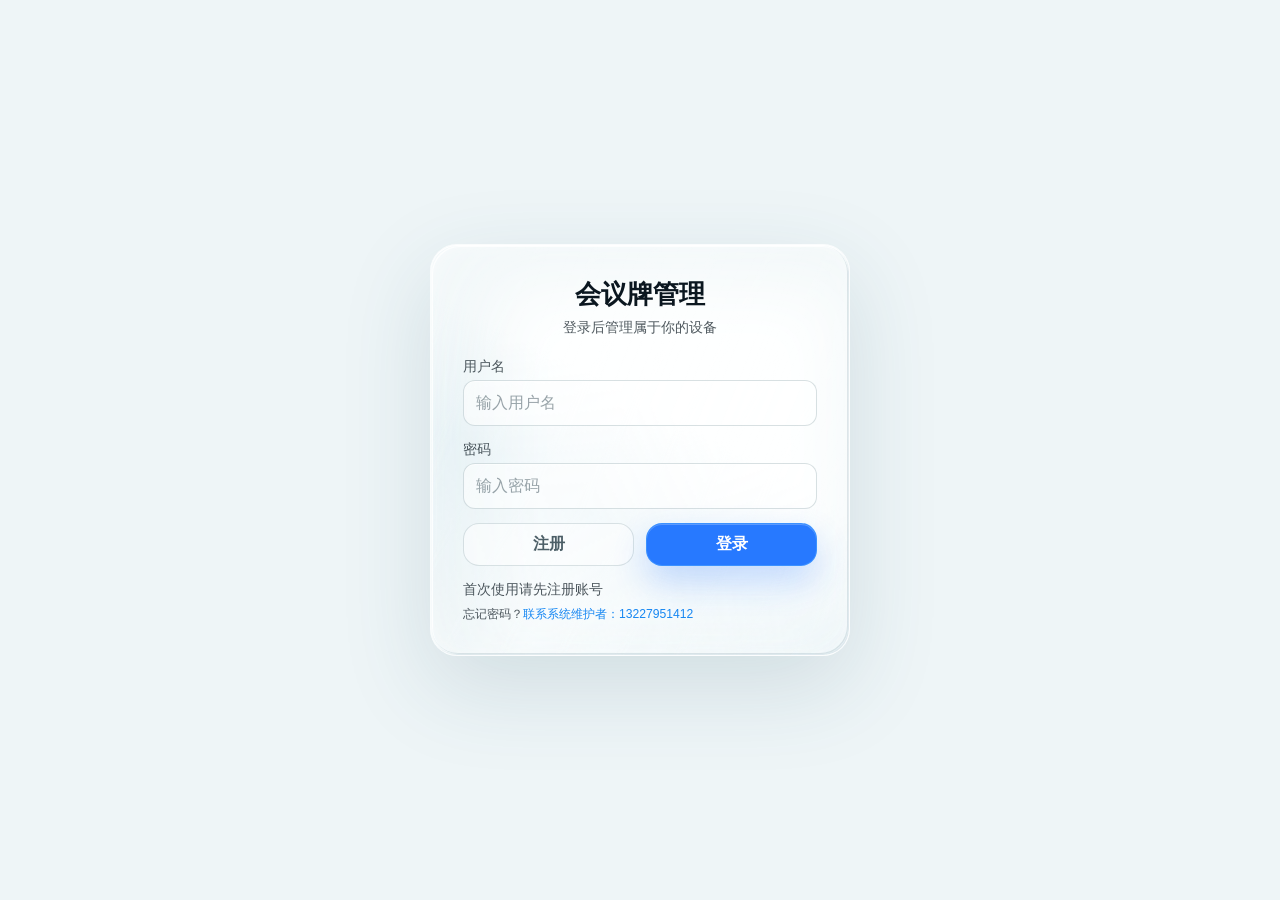
==== commit 5b5f7290: "feat: add device ordering and service administration" ====
--- a/cloud_server/frontend/index.html
+++ b/cloud_server/frontend/index.html
@@ -32,32 +32,32 @@
             background: #eef5f7 !important;
         }
     </style>
-    <script src="theme.js?v=20260807logotools1"></script>
-    <link rel="stylesheet" href="ui.css?v=20260807logotools1">
+    <script src="theme.js?v=20260821devicesort7"></script>
+    <link rel="stylesheet" href="ui.css?v=20260821devicesort7">
 </head>
 <body class="meeting-device-page">
     <div class="meeting-page">
         <section class="meeting-shell">
             <aside class="meeting-sidebar" aria-label="主导航">
-                <a class="meeting-brand" href="index.html?v=20260807logotools1" aria-label="会议牌管理">
+                <a class="meeting-brand" href="index.html?v=20260821devicesort7" aria-label="会议牌管理">
                     <span class="meeting-brand-mark" aria-hidden="true"></span>
                     <span>会议牌管理</span>
                 </a>
 
                 <nav class="meeting-nav">
-                    <a class="meeting-nav-item active" href="index.html?v=20260807logotools1" aria-current="page">
+                    <a class="meeting-nav-item active" href="index.html?v=20260821devicesort7" aria-current="page">
                         <span class="meeting-nav-icon i-device" aria-hidden="true"></span>
                         <span>设备</span>
                     </a>
-                    <a class="meeting-nav-item" href="nameplates.html?v=20260807logotools1">
+                    <a class="meeting-nav-item" href="nameplates.html?v=20260821devicesort7">
                         <span class="meeting-nav-icon i-user" aria-hidden="true"></span>
                         <span>名单下发</span>
                     </a>
-                    <a class="meeting-nav-item" href="control.html?v=20260807logotools1">
+                    <a class="meeting-nav-item" href="control.html?v=20260821devicesort7">
                         <span class="meeting-nav-icon i-doc" aria-hidden="true"></span>
                         <span>模板设计</span>
                     </a>
-                    <a class="meeting-nav-item" href="settings.html?v=20260807logotools1">
+                    <a class="meeting-nav-item" href="settings.html?v=20260821devicesort7">
                         <span class="meeting-nav-icon i-gear" aria-hidden="true"></span>
                         <span>设置</span>
                     </a>
@@ -122,7 +122,7 @@
                                     </button>
                                 </div>
                             </div>
-                            <p class="meeting-table-scroll-hint" role="note">表格可左右滑动，查看状态和操作</p>
+                            <p class="meeting-table-scroll-hint" role="note">按住设备列表条可拖动排序；表格可左右滑动查看状态和操作</p>
                             <div class="meeting-table-wrap">
                                 <table class="meeting-table">
                                     <thead>
@@ -196,11 +196,17 @@
                                     <div class="meeting-info-row"><span>错误原因</span><span id="selectedDeviceUpdateError">无</span></div>
                                     <div class="meeting-info-row"><span>诊断时间</span><span id="selectedDeviceUpdateAt">未上报</span></div>
                                 </div>
-                                <div class="meeting-device-preview" aria-hidden="true">
-                                    <div class="meeting-screen">
-                                        <h3 id="selectedPreviewName">会议牌</h3>
-                                        <p id="selectedPreviewContent">会议名牌</p>
-                                    </div>
+                                <div class="meeting-device-preview-wrap" aria-live="polite">
+                                    <div class="meeting-device-preview" id="selectedDevicePreview">
+                                        <div class="meeting-screen is-placeholder" id="selectedPreviewScreen">
+                                            <img id="selectedPreviewImage" alt="所选设备的云端屏幕画面" hidden>
+                                            <div class="meeting-screen-placeholder" id="selectedPreviewPlaceholder">
+                                                <h3 id="selectedPreviewName">会议牌</h3>
+                                                <p id="selectedPreviewContent">会议名牌</p>
+                                            </div>
+                                        </div>
+                                    </div>
+                                    <span class="meeting-preview-state" id="selectedPreviewState">云端画面</span>
                                 </div>
                             </div>
                         </section>
@@ -237,7 +243,7 @@
         </section>
     </div>
 
-    <script src="auth.js?v=20260807logotools1"></script>
-    <script src="devices.js?v=20260807logotools1"></script>
+    <script src="auth.js?v=20260821devicesort7"></script>
+    <script src="devices.js?v=20260821devicesort7"></script>
 </body>
 </html>
--- a/cloud_server/frontend/ui.css
+++ b/cloud_server/frontend/ui.css
@@ -1785,6 +1785,8 @@
 
 .control-page .canvas-wrapper {
     padding: 22px !important;
+    flex-direction: column;
+    gap: 16px;
 }
 
 .control-page .canvas-container {
@@ -1804,6 +1806,59 @@
 .control-page .canvas-container #mainCanvas {
     width: 100% !important;
     height: auto !important;
+}
+
+.control-page .nameplate-inline-editor {
+    position: absolute;
+    z-index: 30;
+    box-sizing: border-box;
+    min-width: 96px;
+    margin: 0;
+    padding: 4px 12px;
+    border: 2px solid #60adff !important;
+    border-radius: 10px;
+    outline: none;
+    line-height: 1.08;
+    caret-color: #60adff;
+    box-shadow: 0 0 0 4px rgba(47, 128, 255, 0.20), 0 12px 34px rgba(0, 0, 0, 0.24);
+    transform-origin: center;
+}
+
+.control-page .nameplate-inline-editor[data-surface="dark"] {
+    color: #fff !important;
+    background: rgba(17, 24, 39, 0.94) !important;
+}
+
+.control-page .nameplate-inline-editor[data-surface="light"] {
+    color: #111827 !important;
+    background: rgba(255, 255, 255, 0.96) !important;
+}
+
+@media (prefers-reduced-motion: reduce) {
+    .control-page .nameplate-inline-editor {
+        scroll-behavior: auto;
+        transition: none;
+    }
+}
+
+.control-page .canvas-status-badge {
+    flex: 0 0 auto;
+    width: fit-content;
+    max-width: min(100%, 820px);
+    justify-content: center;
+    gap: 14px !important;
+    padding: 9px 15px;
+    border: 1px solid rgba(255, 255, 255, 0.16);
+    border-radius: 999px;
+    background: rgba(17, 24, 29, 0.72);
+    box-shadow: 0 8px 24px rgba(0, 0, 0, 0.14);
+    backdrop-filter: blur(18px) saturate(135%);
+    -webkit-backdrop-filter: blur(18px) saturate(135%);
+}
+
+.control-page .canvas-status-badge .status-item {
+    min-width: 0;
+    white-space: nowrap;
 }
 
 .control-page .cropper-stage {
@@ -2950,6 +3005,64 @@
     transition: background 0.16s ease;
 }
 
+.meeting-sortable-row {
+    cursor: grab;
+    touch-action: auto;
+    user-select: none;
+}
+
+.meeting-sortable-row.is-dragging {
+    cursor: grabbing;
+}
+
+.meeting-device-drag-image {
+    position: fixed;
+    top: 0;
+    left: 0;
+    z-index: 9999;
+    margin: 0;
+    pointer-events: none;
+    table-layout: fixed;
+    border-collapse: collapse;
+    background: #fff;
+    color: #17212b;
+    box-shadow: 0 14px 30px rgba(0, 0, 0, 0.28);
+}
+
+.meeting-device-drag-image td {
+    height: 72px;
+    background: #fff !important;
+    color: #17212b !important;
+    border-bottom-color: rgba(21, 35, 48, 0.16);
+}
+
+.meeting-device-drag-image .meeting-dev-thumb {
+    border-color: rgba(21, 35, 48, 0.7);
+    background: #f2f5f7;
+}
+
+.meeting-device-drag-image .meeting-table-action {
+    border-color: rgba(21, 35, 48, 0.18);
+    background: #f1f4f6;
+    color: #17212b;
+}
+
+.meeting-sortable-row.sorting-disabled {
+    cursor: pointer;
+}
+
+.meeting-device-drop-indicator {
+    position: fixed;
+    top: 0;
+    left: 0;
+    z-index: 9998;
+    height: 4px;
+    border-radius: 999px;
+    pointer-events: none;
+    background: #82c6ff;
+    box-shadow: 0 0 0 2px rgba(194, 232, 255, 0.42), 0 0 16px rgba(64, 161, 255, 0.92);
+}
+
 .meeting-table tbody tr:hover td,
 .meeting-table tbody tr.selected td {
     background: rgba(255, 255, 255, 0.045);
@@ -3308,15 +3421,20 @@
     color: #ffffff;
 }
 
+.meeting-device-preview-wrap {
+    width: min(100%, 260px);
+    justify-self: center;
+    display: grid;
+    gap: 6px;
+}
+
 .meeting-device-preview {
-    width: min(100%, 260px);
-    aspect-ratio: 5 / 3;
-    justify-self: center;
+    width: 100%;
     border-radius: 8px;
     border: 3px solid rgba(255, 255, 255, 0.72);
     background: #15191d;
     box-shadow: inset 0 0 0 1px rgba(0, 0, 0, 0.52), 0 8px 20px rgba(0, 0, 0, 0.28);
-    padding: 9px;
+    padding: 4px;
     position: relative;
 }
 
@@ -3324,25 +3442,53 @@
     content: none;
 }
 
+.meeting-preview-state {
+    justify-self: center;
+    max-width: 100%;
+    overflow: hidden;
+    text-overflow: ellipsis;
+    white-space: nowrap;
+    padding: 2px 7px;
+    border-radius: 999px;
+    background: rgba(21, 25, 29, 0.09);
+    color: rgba(41, 54, 65, 0.82);
+    font-size: 10px;
+    font-weight: 700;
+    line-height: 1.2;
+}
+
 .meeting-screen {
+    width: 100%;
+    aspect-ratio: 5 / 3;
+    height: auto;
+    border-radius: 4px;
+    overflow: hidden;
+    background: #f7f7f5;
+}
+
+.meeting-screen.is-placeholder {
+    display: grid;
+    place-items: center;
+    background: #111820;
+    padding: 12px 16px;
+    color: #fff;
+    text-align: center;
+}
+
+.meeting-screen img {
+    width: 100%;
     height: 100%;
-    border-radius: 4px;
-    background: #111820;
-    border: 1px solid rgba(255, 255, 255, 0.1);
-    padding: 12px 16px;
-    display: grid;
-    align-content: center;
+    display: block;
+    object-fit: contain;
+}
+
+.meeting-screen-placeholder {
+    display: grid;
     justify-items: center;
     gap: 8px;
-    text-align: center;
-    color: #fff;
-}
-
-.meeting-screen small {
-    display: none;
-}
-
-.meeting-screen h3 {
+}
+
+.meeting-screen-placeholder h3 {
     margin: 0;
     color: #fff;
     font-size: 17px;
@@ -3355,7 +3501,7 @@
     -webkit-box-orient: vertical;
 }
 
-.meeting-screen p {
+.meeting-screen-placeholder p {
     margin: 0;
     color: rgba(255, 255, 255, 0.86);
     font-size: 12px;
@@ -3605,7 +3751,7 @@
         grid-template-columns: 1fr;
     }
 
-    .meeting-device-preview {
+    .meeting-device-preview-wrap {
         display: none;
     }
 
@@ -3775,7 +3921,7 @@
         grid-template-columns: 62px minmax(0, 1fr);
     }
 
-    .meeting-device-preview {
+    .meeting-device-preview-wrap {
         display: none;
     }
 
@@ -4619,12 +4765,6 @@
         width: 100%;
         min-width: 0;
         margin-right: 0 !important;
-    }
-
-    .control-page .device-status {
-        flex: 1 1 200px;
-        flex-wrap: wrap;
-        gap: 10px !important;
     }
 
     .control-page .top-bar .actions {
@@ -5608,6 +5748,14 @@
     background-image: none !important;
 }
 
+html.theme-light .control-page .canvas-status-badge,
+html[data-theme="light"] .control-page .canvas-status-badge {
+    color: #0b1720;
+    background: rgba(255, 255, 255, 0.88);
+    border-color: rgba(36, 63, 76, 0.14);
+    box-shadow: 0 8px 24px rgba(36, 93, 112, 0.12);
+}
+
 html.theme-light .control-page .left-sidebar,
 html.theme-light .control-page .right-panel,
 html[data-theme="light"] .control-page .left-sidebar,
@@ -6285,11 +6433,19 @@
 
     .control-page .canvas-wrapper {
         padding: 0;
+        gap: 12px;
     }
 
     .control-page .canvas-container {
         width: min(100%, 390px);
         margin: 0 auto;
+    }
+
+    .control-page .canvas-status-badge {
+        max-width: min(100%, 390px);
+        padding: 8px 13px;
+        flex-wrap: wrap;
+        gap: 8px 12px !important;
     }
 
     .control-page .panel-tabs {
@@ -6416,6 +6572,266 @@
     outline-offset: 2px;
 }
 
+/* 自定义名牌模板：右侧状态卡与直接操作控件 */
+.control-page #templateGrid {
+    grid-template-columns: minmax(0, 1fr);
+}
+
+.control-page .current-template-card {
+    display: grid;
+    grid-template-columns: 96px minmax(0, 1fr);
+    gap: 12px;
+    align-items: center;
+    width: 100%;
+    padding: 10px;
+    border: 1px solid var(--border);
+    border-radius: 14px;
+    background: var(--bg-secondary);
+}
+
+.control-page .current-template-card.is-unsaved {
+    border-color: color-mix(in srgb, var(--primary) 58%, var(--border));
+    box-shadow: inset 3px 0 0 var(--primary);
+}
+
+.control-page .current-template-card canvas {
+    display: block;
+    width: 96px;
+    height: 58px;
+    border: 1px solid var(--border);
+    border-radius: 8px;
+    background: #fff;
+    object-fit: contain;
+}
+
+.control-page .current-template-copy {
+    display: flex;
+    min-width: 0;
+    flex-direction: column;
+    gap: 3px;
+}
+
+.control-page .current-template-heading {
+    display: flex;
+    min-width: 0;
+    align-items: center;
+    gap: 7px;
+}
+
+.control-page .current-template-heading strong,
+.control-page .current-template-copy > span:last-child {
+    overflow: hidden;
+    text-overflow: ellipsis;
+    white-space: nowrap;
+}
+
+.control-page .current-template-heading strong {
+    min-width: 0;
+    flex: 1 1 auto;
+    color: var(--text-primary);
+    font-size: 0.9rem;
+}
+
+.control-page .current-template-copy > span:last-child {
+    color: var(--text-light);
+    font-size: 0.76rem;
+}
+
+.control-page .current-template-badge {
+    flex: 0 0 auto;
+    padding: 2px 7px;
+    border-radius: 999px;
+    background: color-mix(in srgb, var(--primary) 16%, transparent);
+    color: var(--primary) !important;
+    font-size: 0.7rem !important;
+    font-weight: 700;
+}
+
+.control-page .custom-template-section {
+    margin-top: 12px;
+    padding: 12px;
+    border: 1px solid var(--border);
+    border-radius: 14px;
+    background: color-mix(in srgb, var(--bg-secondary) 90%, transparent);
+}
+
+.control-page .custom-template-section-heading {
+    display: flex;
+    align-items: flex-start;
+    justify-content: space-between;
+    gap: 10px;
+    margin-bottom: 10px;
+}
+
+.control-page .custom-template-section-heading > div {
+    display: flex;
+    min-width: 0;
+    flex-direction: column;
+    gap: 2px;
+}
+
+.control-page .custom-template-section-heading strong {
+    color: var(--text-primary);
+    font-size: 0.88rem;
+}
+
+.control-page .custom-template-section-heading span {
+    color: var(--text-light);
+    font-size: 0.74rem;
+    line-height: 1.4;
+}
+
+.control-page .custom-upload-button {
+    display: flex;
+    width: 100%;
+    min-height: 52px;
+    align-items: center;
+    justify-content: center;
+    gap: 8px;
+    padding: 10px;
+    border: 1px dashed color-mix(in srgb, var(--primary) 48%, var(--border));
+    border-radius: 12px;
+    background: color-mix(in srgb, var(--primary) 7%, var(--bg-secondary));
+    color: var(--primary);
+    cursor: pointer;
+    font: inherit;
+    font-weight: 700;
+}
+
+.control-page .custom-upload-button.compact {
+    min-height: 44px;
+}
+
+.control-page .custom-upload-button:hover {
+    background: color-mix(in srgb, var(--primary) 12%, var(--bg-secondary));
+}
+
+.control-page .custom-upload-button > span[aria-hidden="true"] {
+    flex: 0 0 auto;
+}
+
+.control-page .custom-upload-button > span:last-child {
+    min-width: 0;
+    flex: 1 1 auto;
+    overflow: hidden;
+    text-align: center;
+    text-overflow: ellipsis;
+    white-space: nowrap;
+}
+
+.control-page .custom-inline-field {
+    display: grid;
+    grid-template-columns: auto minmax(0, 1fr);
+    gap: 10px;
+    align-items: center;
+    margin-top: 10px;
+    color: var(--text-light);
+    font-size: 0.8rem;
+}
+
+.control-page .custom-control-grid {
+    display: grid;
+    grid-template-columns: repeat(2, minmax(0, 1fr));
+    gap: 8px;
+    margin-bottom: 10px;
+}
+
+.control-page .custom-control-grid label,
+.control-page .custom-element-inspector label {
+    display: flex;
+    min-width: 0;
+    flex-direction: column;
+    gap: 5px;
+    color: var(--text-light);
+    font-size: 0.74rem;
+}
+
+.control-page .custom-element-list {
+    display: flex;
+    max-height: 188px;
+    flex-direction: column;
+    gap: 6px;
+    overflow-y: auto;
+}
+
+.control-page .custom-element-row {
+    display: grid;
+    grid-template-columns: auto minmax(0, 1fr);
+    gap: 8px;
+    align-items: center;
+    width: 100%;
+    padding: 8px 10px;
+    border: 1px solid var(--border);
+    border-radius: 10px;
+    background: var(--bg-secondary);
+    color: var(--text-primary);
+    cursor: pointer;
+    text-align: left;
+}
+
+.control-page .custom-element-row.active {
+    border-color: var(--primary);
+    background: color-mix(in srgb, var(--primary) 12%, var(--bg-secondary));
+}
+
+.control-page .custom-element-row span {
+    color: var(--text-light);
+    font-size: 0.7rem;
+}
+
+.control-page .custom-element-row strong {
+    overflow: hidden;
+    font-size: 0.8rem;
+    text-overflow: ellipsis;
+    white-space: nowrap;
+}
+
+.control-page .custom-element-empty {
+    padding: 12px;
+    color: var(--text-light);
+    font-size: 0.78rem;
+    text-align: center;
+}
+
+.control-page .custom-element-inspector {
+    display: flex;
+    flex-direction: column;
+    gap: 8px;
+    margin-top: 10px;
+    padding-top: 10px;
+    border-top: 1px solid var(--border);
+}
+
+.control-page .custom-element-actions {
+    display: grid;
+    grid-template-columns: repeat(2, minmax(0, 1fr));
+    gap: 8px;
+    margin-top: 10px;
+}
+
+.control-page .custom-image-inspector {
+    display: flex;
+    justify-content: space-between;
+    gap: 10px;
+    color: var(--text-light);
+    font-size: 0.75rem;
+}
+
+.control-page .custom-image-inspector strong {
+    overflow: hidden;
+    color: var(--text-primary);
+    text-overflow: ellipsis;
+    white-space: nowrap;
+}
+
+@media (prefers-reduced-motion: reduce) {
+    .control-page .custom-upload-button,
+    .control-page .custom-element-row,
+    .control-page .current-template-card {
+        transition: none !important;
+    }
+}
+
 .meeting-table-scroll-hint {
     display: none;
     margin: 0;
@@ -6448,3 +6864,34 @@
     background: #fff0f0 !important;
     border-color: rgba(201, 67, 67, 0.24) !important;
 }
+
+.login-page .login-help {
+    display: block;
+    width: 100%;
+    margin: 4px 0 0;
+    color: var(--ui-text-muted);
+    font-size: 0.76rem;
+    line-height: 1.5;
+    text-align: left;
+    overflow-wrap: anywhere;
+}
+
+.login-page .card {
+    padding-bottom: 32px !important;
+}
+
+.login-page .status {
+    margin-top: 14px;
+    min-height: 0;
+    line-height: 1.5;
+}
+
+.login-page .login-help a {
+    color: var(--ui-accent);
+    text-decoration: none;
+}
+
+.login-page .login-help a:hover,
+.login-page .login-help a:focus-visible {
+    text-decoration: underline;
+}
